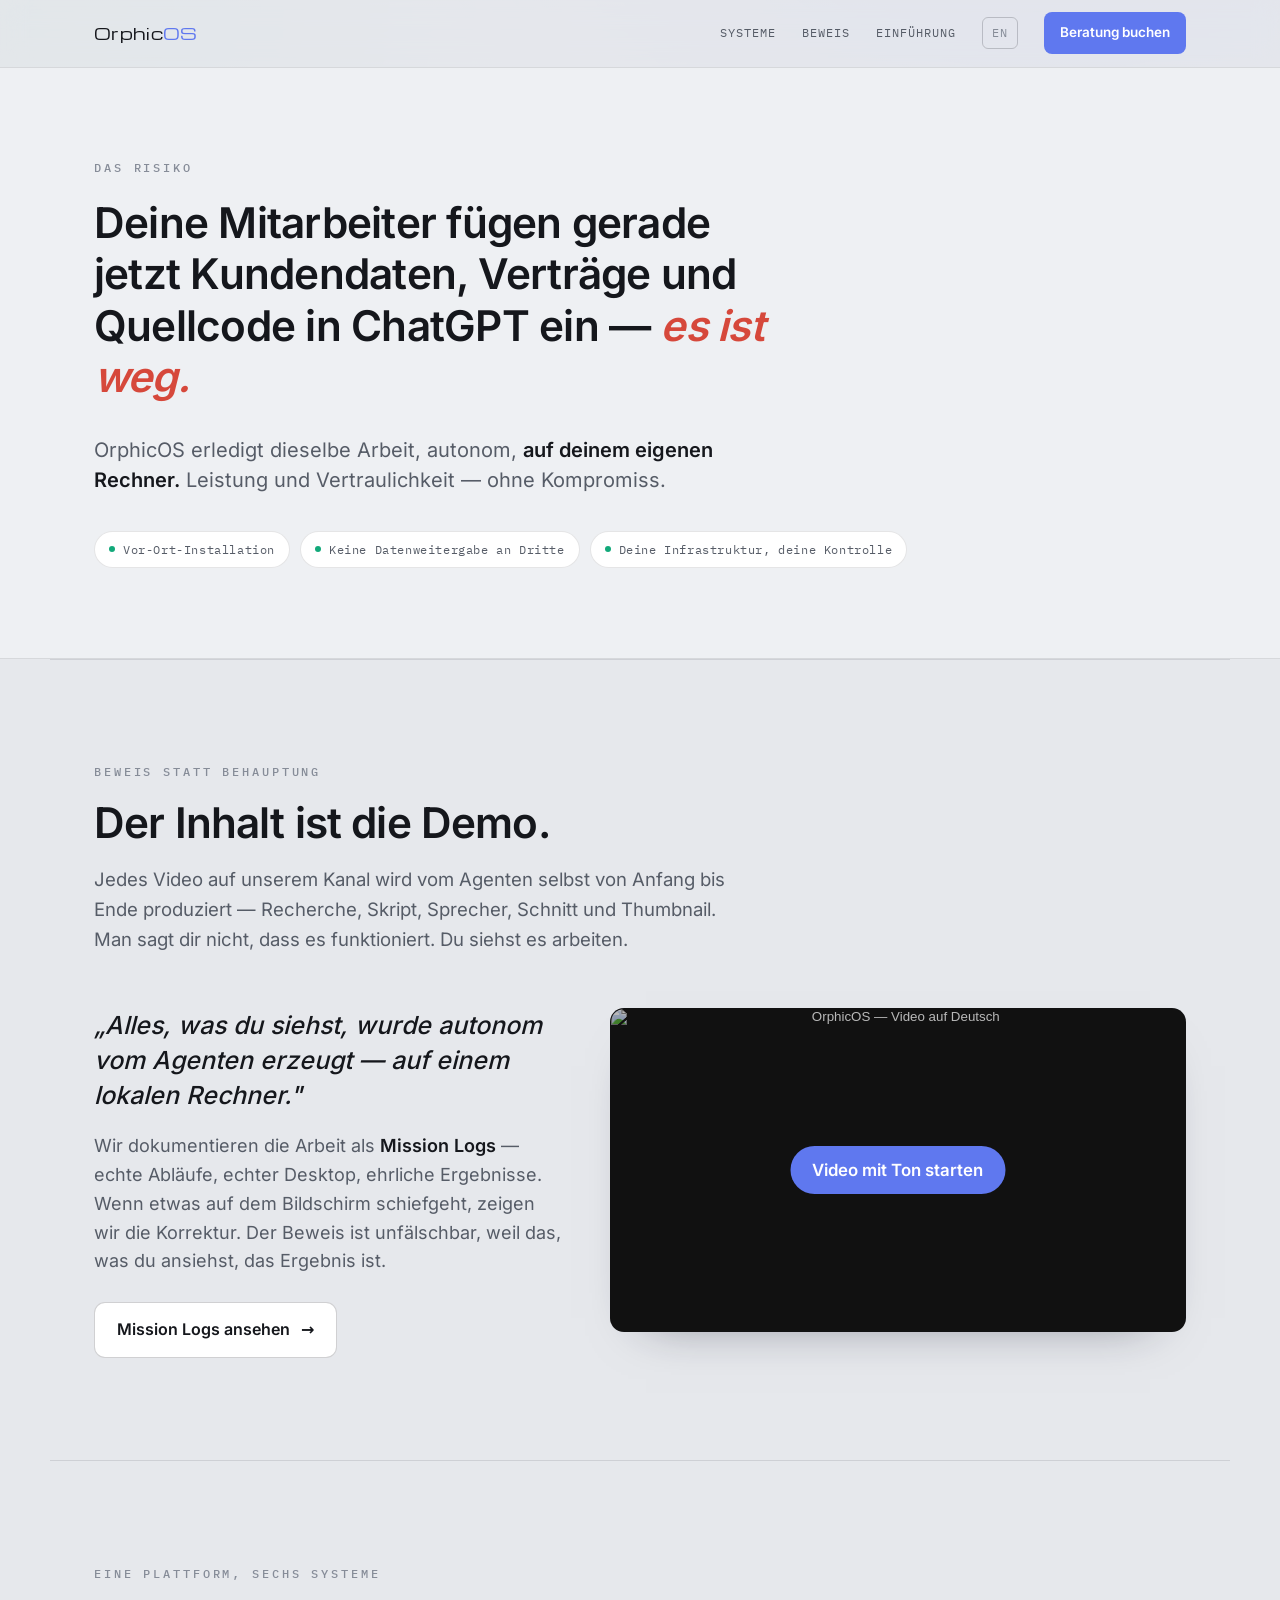
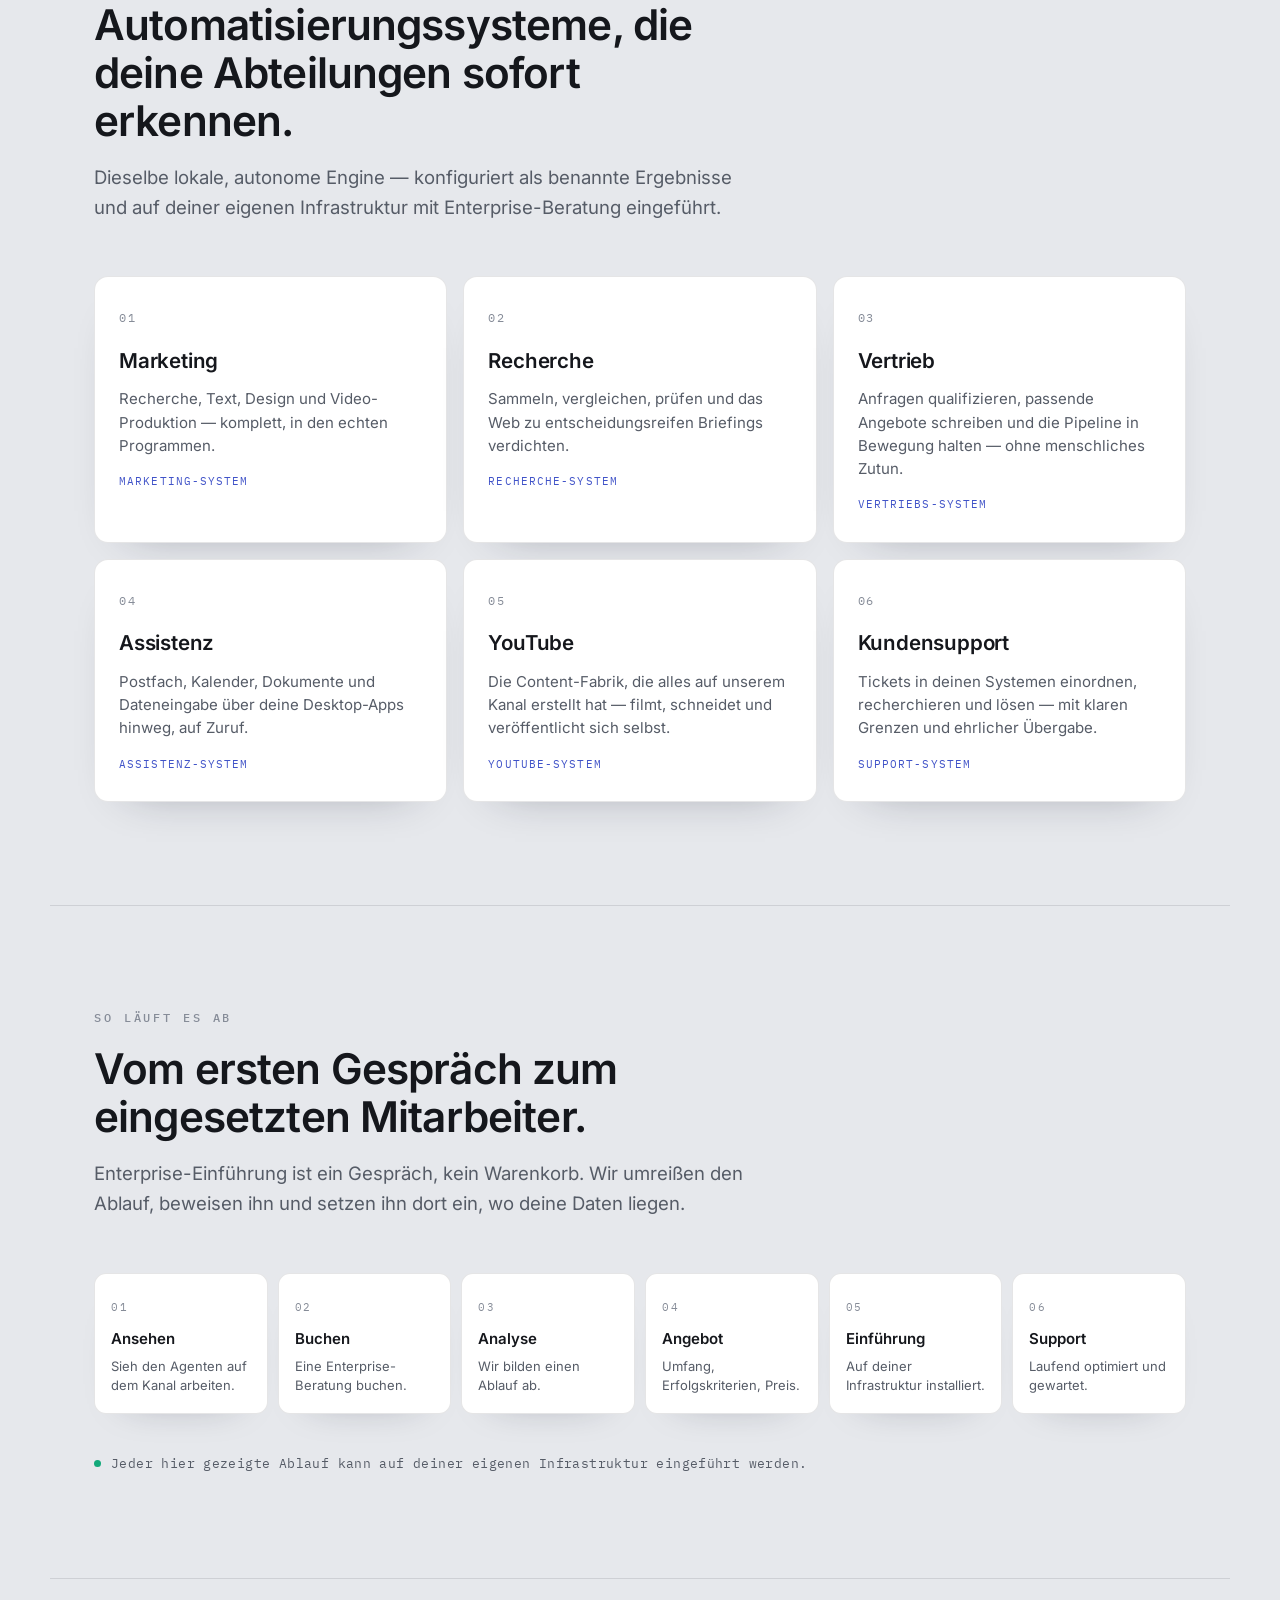
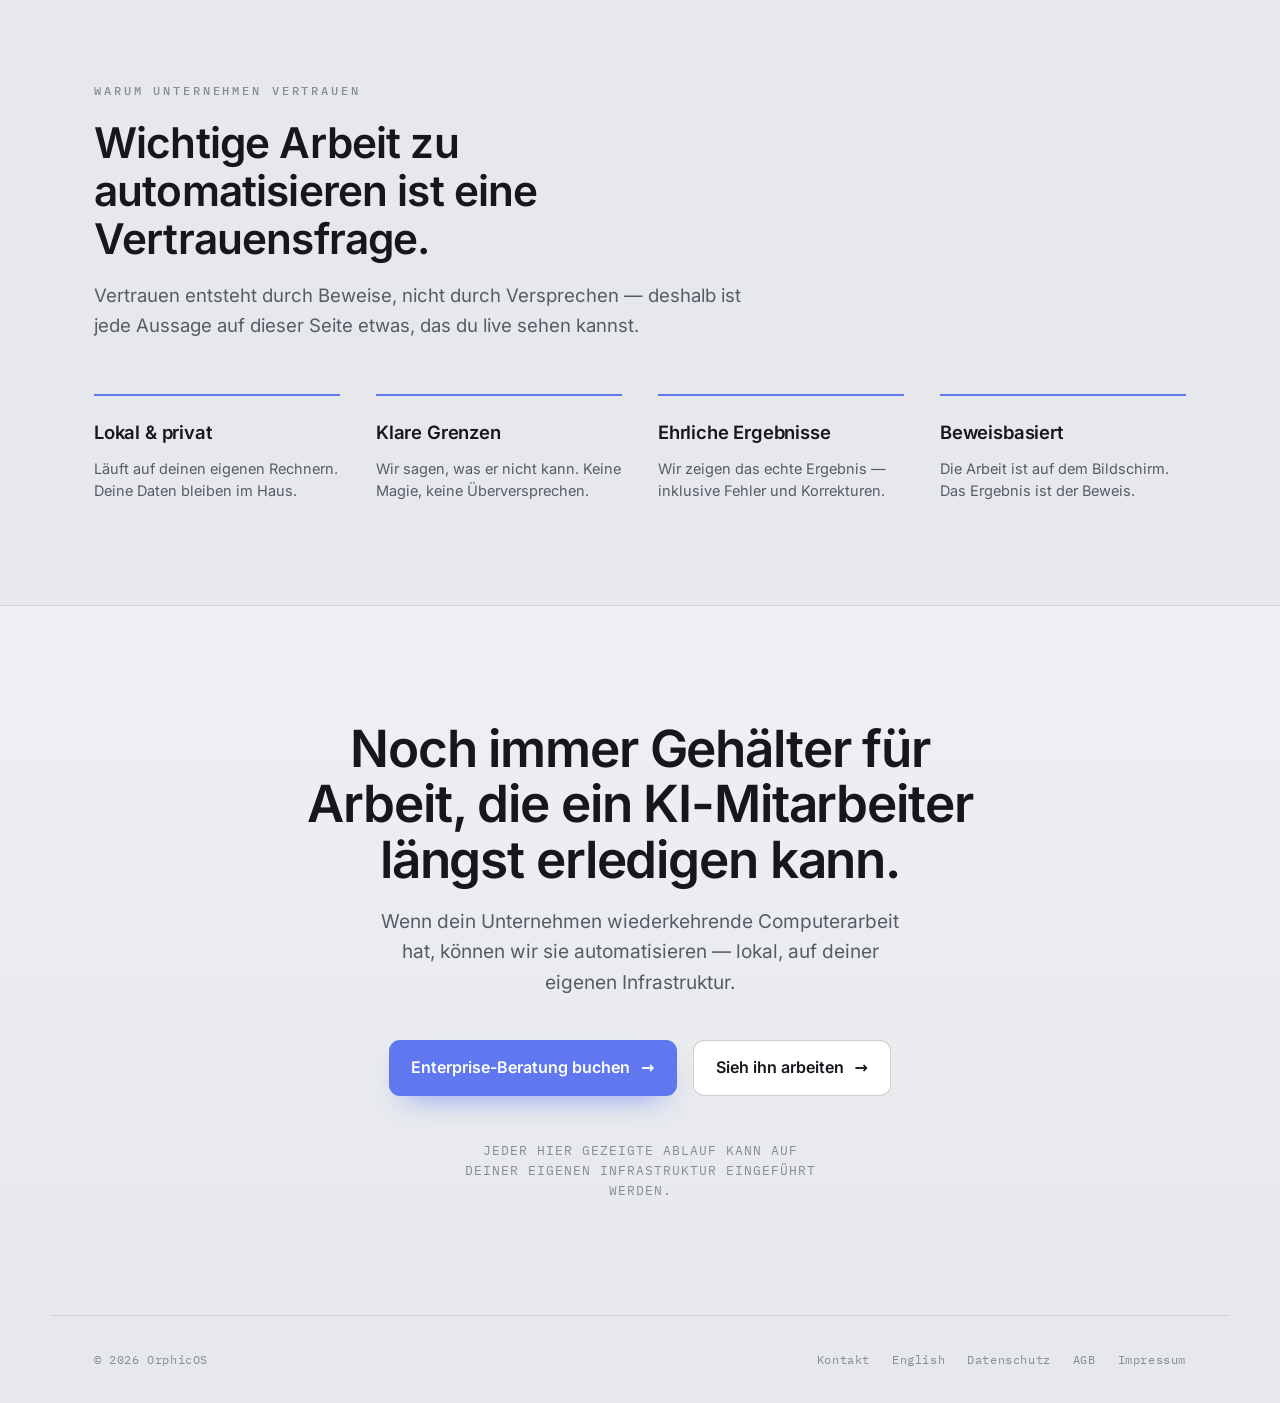
==== landing/de/index.html @ 6b8ebbe1 "DE landing: German video with sound on first tap" ====
<!DOCTYPE html>
<html lang="de" class="no-js">
<head>
<meta charset="UTF-8" />
<meta name="viewport" content="width=device-width, initial-scale=1" />
<script src="/assets/boot.js"></script>
<title>OrphicOS — ein autonomer KI-Mitarbeiter, der auf deinen Rechnern arbeitet, nicht in der Cloud</title>
<meta name="description" content="OrphicOS setzt autonome KI-Mitarbeiter ein, die echte Geschäftsabläufe von Anfang bis Ende in deinen eigenen Desktop-Apps erledigen — lokal, auf deiner eigenen Infrastruktur. Keine Daten verlassen dein Haus." />
<meta property="og:title" content="OrphicOS — Autonome KI-Mitarbeiter für Unternehmen" />
<meta property="og:description" content="Er assistiert deinem Team nicht. Er erledigt die Arbeit — lokal, auf deinen eigenen Rechnern. Keine Daten verlassen dein Haus." />
<meta property="og:type" content="website" />
<link rel="icon" href="../assets/favicon.ico" sizes="16x16 32x32 48x48" />
<link rel="icon" type="image/png" href="../assets/favicon.png" />
<link href="../assets/fonts/fonts.css" rel="stylesheet" />
<link href="../styles.css" rel="stylesheet" />
</head>
<body>

  <header class="nav" id="nav">
    <div class="wrap nav-inner">
      <a href="/de/" class="brand">Orphic<span>OS</span></a>
      <nav class="nav-right">
        <span class="nav-links">
          <a href="#systems">Systeme</a>
          <a href="#proof">Beweis</a>
          <a href="#deploy">Einführung</a>
        </span>
        <a href="/" class="lang" data-set-lang="en">EN</a>
        <a href="https://t.me/OrphicOS" class="nav-cta">Beratung buchen</a>
      </nav>
    </div>
  </header>

  <main>

    <!-- HERO — scrollgescrubbter Origami-Kameraflug (assets/scrollworld.js + world.de.js) -->
    <div id="world">
      <noscript>
        <img src="/assets/world/scene1.webp" alt="Origami-Papierkunst-Rechenzentrum — gefaltete Washi-Papier-Serverschränke mit leuchtenden bernsteinfarbenen Fenstern" style="width:100%;display:block;" />
        <h1>Ein KI-Mitarbeiter, der die Arbeit erledigt — auf deinen Rechnern, nicht in der Cloud.</h1>
      </noscript>
    </div>

    <!-- DATENLECK-KEIL -->
    <section class="wedge">
      <div class="wrap wedge-inner">
        <p class="eyebrow reveal" style="margin-bottom:20px;">Das Risiko</p>
        <p class="wedge-quote reveal">Deine Mitarbeiter fügen gerade jetzt Kundendaten, Verträge und Quellcode in ChatGPT ein — <span class="gone">es ist weg.</span></p>
        <p class="wedge-counter reveal">OrphicOS erledigt dieselbe Arbeit, autonom, <b>auf deinem eigenen Rechner.</b> Leistung und Vertraulichkeit — ohne Kompromiss.</p>
        <div class="chips reveal">
          <span class="chip"><span class="dot"></span>Vor-Ort-Installation</span>
          <span class="chip"><span class="dot"></span>Keine Datenweitergabe an Dritte</span>
          <span class="chip"><span class="dot"></span>Deine Infrastruktur, deine Kontrolle</span>
        </div>
      </div>
    </section>

    <!-- BEWEIS -->
    <section class="section wrap" id="proof">
      <div class="section-head reveal">
        <span class="eyebrow">Beweis statt Behauptung</span>
        <h2 class="section-title">Der Inhalt ist die Demo.</h2>
        <p class="section-lead">Jedes Video auf unserem Kanal wird vom Agenten selbst von Anfang bis Ende produziert — Recherche, Skript, Sprecher, Schnitt und Thumbnail. Man sagt dir nicht, dass es funktioniert. Du siehst es arbeiten.</p>
      </div>
      <div class="proof-grid">
        <div class="proof-copy reveal">
          <p class="pull">„Alles, was du siehst, wurde autonom vom Agenten erzeugt — auf einem lokalen Rechner."</p>
          <p>Wir dokumentieren die Arbeit als <b style="color:var(--text)">Mission Logs</b> — echte Abläufe, echter Desktop, ehrliche Ergebnisse. Wenn etwas auf dem Bildschirm schiefgeht, zeigen wir die Korrektur. Der Beweis ist unfälschbar, weil das, was du ansiehst, das Ergebnis ist.</p>
          <a class="btn btn-ghost watch" href="https://www.youtube.com/@OrphicOS-deutsch" target="_blank" rel="noopener">Mission Logs ansehen <span class="arrow" aria-hidden="true">→</span></a>
        </div>
        <div class="proof-video reveal">
          <div class="yt-wrap" data-yt-sound="hFayOiWkIO4" data-yt-title="OrphicOS auf Deutsch">
            <button type="button" class="yt-start" aria-label="Video mit Ton abspielen">
              <img src="https://i.ytimg.com/vi/hFayOiWkIO4/hqdefault.jpg" alt="OrphicOS — Video auf Deutsch" />
              <span>Video mit Ton starten</span>
            </button>
          </div>
        </div>
      </div>
    </section>

    <!-- AUTOMATISIERUNGSSYSTEME -->
    <section class="section wrap" id="systems">
      <div class="section-head reveal">
        <span class="eyebrow">Eine Plattform, sechs Systeme</span>
        <h2 class="section-title">Automatisierungssysteme, die deine Abteilungen sofort erkennen.</h2>
        <p class="section-lead">Dieselbe lokale, autonome Engine — konfiguriert als benannte Ergebnisse und auf deiner eigenen Infrastruktur mit Enterprise-Beratung eingeführt.</p>
      </div>
      <div class="systems">
        <article class="sys reveal"><span class="num">01</span><h3>Marketing</h3><p>Recherche, Text, Design und Video-Produktion — komplett, in den echten Programmen.</p><span class="tag">Marketing-System</span></article>
        <article class="sys reveal"><span class="num">02</span><h3>Recherche</h3><p>Sammeln, vergleichen, prüfen und das Web zu entscheidungsreifen Briefings verdichten.</p><span class="tag">Recherche-System</span></article>
        <article class="sys reveal"><span class="num">03</span><h3>Vertrieb</h3><p>Anfragen qualifizieren, passende Angebote schreiben und die Pipeline in Bewegung halten — ohne menschliches Zutun.</p><span class="tag">Vertriebs-System</span></article>
        <article class="sys reveal"><span class="num">04</span><h3>Assistenz</h3><p>Postfach, Kalender, Dokumente und Dateneingabe über deine Desktop-Apps hinweg, auf Zuruf.</p><span class="tag">Assistenz-System</span></article>
        <article class="sys reveal"><span class="num">05</span><h3>YouTube</h3><p>Die Content-Fabrik, die alles auf unserem Kanal erstellt hat — filmt, schneidet und veröffentlicht sich selbst.</p><span class="tag">YouTube-System</span></article>
        <article class="sys reveal"><span class="num">06</span><h3>Kundensupport</h3><p>Tickets in deinen Systemen einordnen, recherchieren und lösen — mit klaren Grenzen und ehrlicher Übergabe.</p><span class="tag">Support-System</span></article>
      </div>
    </section>

    <!-- EINFÜHRUNG / FUNNEL -->
    <section class="section wrap" id="deploy">
      <div class="section-head reveal">
        <span class="eyebrow">So läuft es ab</span>
        <h2 class="section-title">Vom ersten Gespräch zum eingesetzten Mitarbeiter.</h2>
        <p class="section-lead">Enterprise-Einführung ist ein Gespräch, kein Warenkorb. Wir umreißen den Ablauf, beweisen ihn und setzen ihn dort ein, wo deine Daten liegen.</p>
      </div>
      <div class="funnel reveal">
        <div class="node"><span class="n">01</span><div class="t">Ansehen</div><div class="d">Sieh den Agenten auf dem Kanal arbeiten.</div></div>
        <div class="node"><span class="n">02</span><div class="t">Buchen</div><div class="d">Eine Enterprise-Beratung buchen.</div></div>
        <div class="node"><span class="n">03</span><div class="t">Analyse</div><div class="d">Wir bilden einen Ablauf ab.</div></div>
        <div class="node"><span class="n">04</span><div class="t">Angebot</div><div class="d">Umfang, Erfolgskriterien, Preis.</div></div>
        <div class="node"><span class="n">05</span><div class="t">Einführung</div><div class="d">Auf deiner Infrastruktur installiert.</div></div>
        <div class="node"><span class="n">06</span><div class="t">Support</div><div class="d">Laufend optimiert und gewartet.</div></div>
      </div>
      <p class="deploy-note reveal"><span class="dot"></span>Jeder hier gezeigte Ablauf kann auf deiner eigenen Infrastruktur eingeführt werden.</p>
    </section>

    <!-- VERTRAUEN -->
    <section class="section wrap">
      <div class="section-head reveal">
        <span class="eyebrow">Warum Unternehmen vertrauen</span>
        <h2 class="section-title">Wichtige Arbeit zu automatisieren ist eine Vertrauensfrage.</h2>
        <p class="section-lead">Vertrauen entsteht durch Beweise, nicht durch Versprechen — deshalb ist jede Aussage auf dieser Seite etwas, das du live sehen kannst.</p>
      </div>
      <div class="trust-grid">
        <div class="trust reveal"><h4>Lokal &amp; privat</h4><p>Läuft auf deinen eigenen Rechnern. Deine Daten bleiben im Haus.</p></div>
        <div class="trust reveal"><h4>Klare Grenzen</h4><p>Wir sagen, was er nicht kann. Keine Magie, keine Überversprechen.</p></div>
        <div class="trust reveal"><h4>Ehrliche Ergebnisse</h4><p>Wir zeigen das echte Ergebnis — inklusive Fehler und Korrekturen.</p></div>
        <div class="trust reveal"><h4>Beweisbasiert</h4><p>Die Arbeit ist auf dem Bildschirm. Das Ergebnis ist der Beweis.</p></div>
      </div>
    </section>
  </main>

  <!-- ABSCHLUSS-CTA -->
  <section class="close">
    <div class="wrap close-inner">
      <h2 class="reveal">Noch immer Gehälter für Arbeit, die ein KI-Mitarbeiter längst erledigen kann.</h2>
      <p class="reveal">Wenn dein Unternehmen wiederkehrende Computerarbeit hat, können wir sie automatisieren — lokal, auf deiner eigenen Infrastruktur.</p>
      <div class="actions reveal">
        <a class="btn btn-primary" href="https://t.me/OrphicOS">Enterprise-Beratung buchen <span class="arrow" aria-hidden="true">→</span></a>
        <a class="btn btn-ghost" href="https://www.youtube.com/@OrphicOS-deutsch" target="_blank" rel="noopener">Sieh ihn arbeiten <span class="arrow" aria-hidden="true">→</span></a>
      </div>
      <p class="tagline reveal">Jeder hier gezeigte Ablauf kann auf deiner eigenen Infrastruktur eingeführt werden.</p>
    </div>
  </section>

  <footer class="foot wrap">
    <span>© 2026 OrphicOS</span>
    <span class="foot-links">
      <a href="https://t.me/OrphicOS">Kontakt</a>
      <a href="/" data-set-lang="en">English</a>
      <a href="/de/datenschutz.html">Datenschutz</a>
      <a href="/de/agb.html">AGB</a>
      <a href="/de/impressum.html">Impressum</a>
    </span>
  </footer>

<script src="/assets/app.js" defer></script>
<script src="/assets/yt-sound.js" defer></script>
<script src="/assets/scrollworld.js" defer></script>
<script src="/assets/world.de.js" defer></script>
</body>
</html>
---- landing/assets/fonts/fonts.css ----
/* vietnamese */
@font-face {
  font-family: 'Fraunces';
  font-style: italic;
  font-weight: 300 480;
  font-display: swap;
  src: url(Fraunces-1.woff2) format('woff2');
  unicode-range: U+0102-0103, U+0110-0111, U+0128-0129, U+0168-0169, U+01A0-01A1, U+01AF-01B0, U+0300-0301, U+0303-0304, U+0308-0309, U+0323, U+0329, U+1EA0-1EF9, U+20AB;
}

/* latin-ext */
@font-face {
  font-family: 'Fraunces';
  font-style: italic;
  font-weight: 300 480;
  font-display: swap;
  src: url(Fraunces-2.woff2) format('woff2');
  unicode-range: U+0100-02BA, U+02BD-02C5, U+02C7-02CC, U+02CE-02D7, U+02DD-02FF, U+0304, U+0308, U+0329, U+1D00-1DBF, U+1E00-1E9F, U+1EF2-1EFF, U+2020, U+20A0-20AB, U+20AD-20C0, U+2113, U+2C60-2C7F, U+A720-A7FF;
}

/* latin */
@font-face {
  font-family: 'Fraunces';
  font-style: italic;
  font-weight: 300 480;
  font-display: swap;
  src: url(Fraunces-3.woff2) format('woff2');
  unicode-range: U+0000-00FF, U+0131, U+0152-0153, U+02BB-02BC, U+02C6, U+02DA, U+02DC, U+0304, U+0308, U+0329, U+2000-206F, U+20AC, U+2122, U+2191, U+2193, U+2212, U+2215, U+FEFF, U+FFFD;
}

/* vietnamese */
@font-face {
  font-family: 'Fraunces';
  font-style: normal;
  font-weight: 300 560;
  font-display: swap;
  src: url(Fraunces-4.woff2) format('woff2');
  unicode-range: U+0102-0103, U+0110-0111, U+0128-0129, U+0168-0169, U+01A0-01A1, U+01AF-01B0, U+0300-0301, U+0303-0304, U+0308-0309, U+0323, U+0329, U+1EA0-1EF9, U+20AB;
}

/* latin-ext */
@font-face {
  font-family: 'Fraunces';
  font-style: normal;
  font-weight: 300 560;
  font-display: swap;
  src: url(Fraunces-5.woff2) format('woff2');
  unicode-range: U+0100-02BA, U+02BD-02C5, U+02C7-02CC, U+02CE-02D7, U+02DD-02FF, U+0304, U+0308, U+0329, U+1D00-1DBF, U+1E00-1E9F, U+1EF2-1EFF, U+2020, U+20A0-20AB, U+20AD-20C0, U+2113, U+2C60-2C7F, U+A720-A7FF;
}

/* latin */
@font-face {
  font-family: 'Fraunces';
  font-style: normal;
  font-weight: 300 560;
  font-display: swap;
  src: url(Fraunces-6.woff2) format('woff2');
  unicode-range: U+0000-00FF, U+0131, U+0152-0153, U+02BB-02BC, U+02C6, U+02DA, U+02DC, U+0304, U+0308, U+0329, U+2000-206F, U+20AC, U+2122, U+2191, U+2193, U+2212, U+2215, U+FEFF, U+FFFD;
}

/* latin — techno display (headlines) */
@font-face {
  font-family: 'Michroma';
  font-style: normal;
  font-weight: 400;
  font-display: swap;
  src: url(Michroma.woff2) format('woff2');
  unicode-range: U+0000-00FF, U+0131, U+0152-0153, U+02BB-02BC, U+02C6, U+02DA, U+02DC, U+0304, U+0308, U+0329, U+2000-206F, U+20AC, U+2122, U+2191, U+2193, U+2212, U+2215, U+FEFF, U+FFFD;
}

/* cyrillic-ext */
@font-face {
  font-family: 'IBM Plex Mono';
  font-style: normal;
  font-weight: 400;
  font-display: swap;
  src: url(IBMPlexMono-1.woff2) format('woff2');
  unicode-range: U+0460-052F, U+1C80-1C8A, U+20B4, U+2DE0-2DFF, U+A640-A69F, U+FE2E-FE2F;
}

/* cyrillic */
@font-face {
  font-family: 'IBM Plex Mono';
  font-style: normal;
  font-weight: 400;
  font-display: swap;
  src: url(IBMPlexMono-2.woff2) format('woff2');
  unicode-range: U+0301, U+0400-045F, U+0490-0491, U+04B0-04B1, U+2116;
}

/* vietnamese */
@font-face {
  font-family: 'IBM Plex Mono';
  font-style: normal;
  font-weight: 400;
  font-display: swap;
  src: url(IBMPlexMono-3.woff2) format('woff2');
  unicode-range: U+0102-0103, U+0110-0111, U+0128-0129, U+0168-0169, U+01A0-01A1, U+01AF-01B0, U+0300-0301, U+0303-0304, U+0308-0309, U+0323, U+0329, U+1EA0-1EF9, U+20AB;
}

/* latin-ext */
@font-face {
  font-family: 'IBM Plex Mono';
  font-style: normal;
  font-weight: 400;
  font-display: swap;
  src: url(IBMPlexMono-4.woff2) format('woff2');
  unicode-range: U+0100-02BA, U+02BD-02C5, U+02C7-02CC, U+02CE-02D7, U+02DD-02FF, U+0304, U+0308, U+0329, U+1D00-1DBF, U+1E00-1E9F, U+1EF2-1EFF, U+2020, U+20A0-20AB, U+20AD-20C0, U+2113, U+2C60-2C7F, U+A720-A7FF;
}

/* latin */
@font-face {
  font-family: 'IBM Plex Mono';
  font-style: normal;
  font-weight: 400;
  font-display: swap;
  src: url(IBMPlexMono-5.woff2) format('woff2');
  unicode-range: U+0000-00FF, U+0131, U+0152-0153, U+02BB-02BC, U+02C6, U+02DA, U+02DC, U+0304, U+0308, U+0329, U+2000-206F, U+20AC, U+2122, U+2191, U+2193, U+2212, U+2215, U+FEFF, U+FFFD;
}

/* cyrillic-ext */
@font-face {
  font-family: 'IBM Plex Mono';
  font-style: normal;
  font-weight: 500;
  font-display: swap;
  src: url(IBMPlexMono-6.woff2) format('woff2');
  unicode-range: U+0460-052F, U+1C80-1C8A, U+20B4, U+2DE0-2DFF, U+A640-A69F, U+FE2E-FE2F;
}

/* cyrillic */
@font-face {
  font-family: 'IBM Plex Mono';
  font-style: normal;
  font-weight: 500;
  font-display: swap;
  src: url(IBMPlexMono-7.woff2) format('woff2');
  unicode-range: U+0301, U+0400-045F, U+0490-0491, U+04B0-04B1, U+2116;
}

/* vietnamese */
@font-face {
  font-family: 'IBM Plex Mono';
  font-style: normal;
  font-weight: 500;
  font-display: swap;
  src: url(IBMPlexMono-8.woff2) format('woff2');
  unicode-range: U+0102-0103, U+0110-0111, U+0128-0129, U+0168-0169, U+01A0-01A1, U+01AF-01B0, U+0300-0301, U+0303-0304, U+0308-0309, U+0323, U+0329, U+1EA0-1EF9, U+20AB;
}

/* latin-ext */
@font-face {
  font-family: 'IBM Plex Mono';
  font-style: normal;
  font-weight: 500;
  font-display: swap;
  src: url(IBMPlexMono-9.woff2) format('woff2');
  unicode-range: U+0100-02BA, U+02BD-02C5, U+02C7-02CC, U+02CE-02D7, U+02DD-02FF, U+0304, U+0308, U+0329, U+1D00-1DBF, U+1E00-1E9F, U+1EF2-1EFF, U+2020, U+20A0-20AB, U+20AD-20C0, U+2113, U+2C60-2C7F, U+A720-A7FF;
}

/* latin */
@font-face {
  font-family: 'IBM Plex Mono';
  font-style: normal;
  font-weight: 500;
  font-display: swap;
  src: url(IBMPlexMono-10.woff2) format('woff2');
  unicode-range: U+0000-00FF, U+0131, U+0152-0153, U+02BB-02BC, U+02C6, U+02DA, U+02DC, U+0304, U+0308, U+0329, U+2000-206F, U+20AC, U+2122, U+2191, U+2193, U+2212, U+2215, U+FEFF, U+FFFD;
}

/* cyrillic-ext */
@font-face {
  font-family: 'Inter';
  font-style: normal;
  font-weight: 400;
  font-display: swap;
  src: url(Inter-1.woff2) format('woff2');
  unicode-range: U+0460-052F, U+1C80-1C8A, U+20B4, U+2DE0-2DFF, U+A640-A69F, U+FE2E-FE2F;
}

/* cyrillic */
@font-face {
  font-family: 'Inter';
  font-style: normal;
  font-weight: 400;
  font-display: swap;
  src: url(Inter-2.woff2) format('woff2');
  unicode-range: U+0301, U+0400-045F, U+0490-0491, U+04B0-04B1, U+2116;
}

/* greek-ext */
@font-face {
  font-family: 'Inter';
  font-style: normal;
  font-weight: 400;
  font-display: swap;
  src: url(Inter-3.woff2) format('woff2');
  unicode-range: U+1F00-1FFF;
}

/* greek */
@font-face {
  font-family: 'Inter';
  font-style: normal;
  font-weight: 400;
  font-display: swap;
  src: url(Inter-4.woff2) format('woff2');
  unicode-range: U+0370-0377, U+037A-037F, U+0384-038A, U+038C, U+038E-03A1, U+03A3-03FF;
}

/* vietnamese */
@font-face {
  font-family: 'Inter';
  font-style: normal;
  font-weight: 400;
  font-display: swap;
  src: url(Inter-5.woff2) format('woff2');
  unicode-range: U+0102-0103, U+0110-0111, U+0128-0129, U+0168-0169, U+01A0-01A1, U+01AF-01B0, U+0300-0301, U+0303-0304, U+0308-0309, U+0323, U+0329, U+1EA0-1EF9, U+20AB;
}

/* latin-ext */
@font-face {
  font-family: 'Inter';
  font-style: normal;
  font-weight: 400;
  font-display: swap;
  src: url(Inter-6.woff2) format('woff2');
  unicode-range: U+0100-02BA, U+02BD-02C5, U+02C7-02CC, U+02CE-02D7, U+02DD-02FF, U+0304, U+0308, U+0329, U+1D00-1DBF, U+1E00-1E9F, U+1EF2-1EFF, U+2020, U+20A0-20AB, U+20AD-20C0, U+2113, U+2C60-2C7F, U+A720-A7FF;
}

/* latin */
@font-face {
  font-family: 'Inter';
  font-style: normal;
  font-weight: 400;
  font-display: swap;
  src: url(Inter-7.woff2) format('woff2');
  unicode-range: U+0000-00FF, U+0131, U+0152-0153, U+02BB-02BC, U+02C6, U+02DA, U+02DC, U+0304, U+0308, U+0329, U+2000-206F, U+20AC, U+2122, U+2191, U+2193, U+2212, U+2215, U+FEFF, U+FFFD;
}

/* cyrillic-ext */
@font-face {
  font-family: 'Inter';
  font-style: normal;
  font-weight: 500;
  font-display: swap;
  src: url(Inter-8.woff2) format('woff2');
  unicode-range: U+0460-052F, U+1C80-1C8A, U+20B4, U+2DE0-2DFF, U+A640-A69F, U+FE2E-FE2F;
}

/* cyrillic */
@font-face {
  font-family: 'Inter';
  font-style: normal;
  font-weight: 500;
  font-display: swap;
  src: url(Inter-9.woff2) format('woff2');
  unicode-range: U+0301, U+0400-045F, U+0490-0491, U+04B0-04B1, U+2116;
}

/* greek-ext */
@font-face {
  font-family: 'Inter';
  font-style: normal;
  font-weight: 500;
  font-display: swap;
  src: url(Inter-10.woff2) format('woff2');
  unicode-range: U+1F00-1FFF;
}

/* greek */
@font-face {
  font-family: 'Inter';
  font-style: normal;
  font-weight: 500;
  font-display: swap;
  src: url(Inter-11.woff2) format('woff2');
  unicode-range: U+0370-0377, U+037A-037F, U+0384-038A, U+038C, U+038E-03A1, U+03A3-03FF;
}

/* vietnamese */
@font-face {
  font-family: 'Inter';
  font-style: normal;
  font-weight: 500;
  font-display: swap;
  src: url(Inter-12.woff2) format('woff2');
  unicode-range: U+0102-0103, U+0110-0111, U+0128-0129, U+0168-0169, U+01A0-01A1, U+01AF-01B0, U+0300-0301, U+0303-0304, U+0308-0309, U+0323, U+0329, U+1EA0-1EF9, U+20AB;
}

/* latin-ext */
@font-face {
  font-family: 'Inter';
  font-style: normal;
  font-weight: 500;
  font-display: swap;
  src: url(Inter-13.woff2) format('woff2');
  unicode-range: U+0100-02BA, U+02BD-02C5, U+02C7-02CC, U+02CE-02D7, U+02DD-02FF, U+0304, U+0308, U+0329, U+1D00-1DBF, U+1E00-1E9F, U+1EF2-1EFF, U+2020, U+20A0-20AB, U+20AD-20C0, U+2113, U+2C60-2C7F, U+A720-A7FF;
}

/* latin */
@font-face {
  font-family: 'Inter';
  font-style: normal;
  font-weight: 500;
  font-display: swap;
  src: url(Inter-14.woff2) format('woff2');
  unicode-range: U+0000-00FF, U+0131, U+0152-0153, U+02BB-02BC, U+02C6, U+02DA, U+02DC, U+0304, U+0308, U+0329, U+2000-206F, U+20AC, U+2122, U+2191, U+2193, U+2212, U+2215, U+FEFF, U+FFFD;
}

/* cyrillic-ext */
@font-face {
  font-family: 'Inter';
  font-style: normal;
  font-weight: 600;
  font-display: swap;
  src: url(Inter-15.woff2) format('woff2');
  unicode-range: U+0460-052F, U+1C80-1C8A, U+20B4, U+2DE0-2DFF, U+A640-A69F, U+FE2E-FE2F;
}

/* cyrillic */
@font-face {
  font-family: 'Inter';
  font-style: normal;
  font-weight: 600;
  font-display: swap;
  src: url(Inter-16.woff2) format('woff2');
  unicode-range: U+0301, U+0400-045F, U+0490-0491, U+04B0-04B1, U+2116;
}

/* greek-ext */
@font-face {
  font-family: 'Inter';
  font-style: normal;
  font-weight: 600;
  font-display: swap;
  src: url(Inter-17.woff2) format('woff2');
  unicode-range: U+1F00-1FFF;
}

/* greek */
@font-face {
  font-family: 'Inter';
  font-style: normal;
  font-weight: 600;
  font-display: swap;
  src: url(Inter-18.woff2) format('woff2');
  unicode-range: U+0370-0377, U+037A-037F, U+0384-038A, U+038C, U+038E-03A1, U+03A3-03FF;
}

/* vietnamese */
@font-face {
  font-family: 'Inter';
  font-style: normal;
  font-weight: 600;
  font-display: swap;
  src: url(Inter-19.woff2) format('woff2');
  unicode-range: U+0102-0103, U+0110-0111, U+0128-0129, U+0168-0169, U+01A0-01A1, U+01AF-01B0, U+0300-0301, U+0303-0304, U+0308-0309, U+0323, U+0329, U+1EA0-1EF9, U+20AB;
}

/* latin-ext */
@font-face {
  font-family: 'Inter';
  font-style: normal;
  font-weight: 600;
  font-display: swap;
  src: url(Inter-20.woff2) format('woff2');
  unicode-range: U+0100-02BA, U+02BD-02C5, U+02C7-02CC, U+02CE-02D7, U+02DD-02FF, U+0304, U+0308, U+0329, U+1D00-1DBF, U+1E00-1E9F, U+1EF2-1EFF, U+2020, U+20A0-20AB, U+20AD-20C0, U+2113, U+2C60-2C7F, U+A720-A7FF;
}

/* latin */
@font-face {
  font-family: 'Inter';
  font-style: normal;
  font-weight: 600;
  font-display: swap;
  src: url(Inter-21.woff2) format('woff2');
  unicode-range: U+0000-00FF, U+0131, U+0152-0153, U+02BB-02BC, U+02C6, U+02DA, U+02DC, U+0304, U+0308, U+0329, U+2000-206F, U+20AC, U+2122, U+2191, U+2193, U+2212, U+2215, U+FEFF, U+FFFD;
}
---- landing/styles.css ----
/* OrphicOS landing — "Enterprise Autonomous AI Employees".
   Light, techno-industrial, premium. Michroma (display headline) + Inter (body)
   + IBM Plex Mono (technical labels / cards). Self-hosted fonts — zero external requests.
   Strict 8px rhythm. One rationed accent (interactive) + a signal green (local/live, dots only). */

:root {
  /* ground (light) */
  --bg:        #e6e8ec;
  --bg-2:      #eef0f3;
  --surface:   #ffffff;
  --surface-2: #f4f6f8;
  --line:        rgba(20,24,32,.11);
  --line-strong: rgba(20,24,32,.20);

  /* ink */
  --text:  #15171c;
  --muted: #565c67;
  --faint: #868c98;

  /* accents (rationed) */
  --accent:      #5f78ef;   /* interactive: CTAs, objects */
  --accent-2:    #7488f3;
  --accent-ink:  #ffffff;   /* text on accent */
  --accent-link: #4053c8;   /* inline emphasis on white — higher contrast */
  --signal:      #12a97a;   /* "local / live / secure" — dots + tiny marks only */
  --warn:        #d6483b;   /* the "it's gone" beat — used once, deliberately */

  /* type */
  --display: "Michroma", "IBM Plex Mono", ui-monospace, monospace;
  --sans:    "Inter", system-ui, -apple-system, "Segoe UI", sans-serif;
  --mono:    "IBM Plex Mono", ui-monospace, "SFMono-Regular", Menlo, monospace;

  --max: 1180px;
  --gutter: clamp(18px, 4vw, 44px);
}

* { margin:0; padding:0; box-sizing:border-box; }
html { -webkit-text-size-adjust:100%; scroll-behavior:smooth; }

body {
  background:var(--bg);
  color:var(--text);
  font-family:var(--sans);
  font-size:17px;
  line-height:1.6;
  -webkit-font-smoothing:antialiased;
  text-rendering:optimizeLegibility;
  overflow-x:hidden;
}
::selection { background:var(--accent); color:var(--accent-ink); }
a { color:inherit; }

/* ambient wash — two quiet gradients, no decoration */
body::before {
  content:"";
  position:fixed; inset:0; z-index:-1; pointer-events:none;
  background:
    radial-gradient(1100px 620px at 82% -12%, rgba(95,120,239,.10), transparent 60%),
    radial-gradient(900px 560px at 2% 2%, rgba(18,169,122,.05), transparent 62%);
}

.wrap { max-width:var(--max); margin-inline:auto; padding-inline:var(--gutter); }

/* eyebrows / catalog labels */
.eyebrow {
  font-family:var(--mono);
  font-size:12px; letter-spacing:.24em; text-transform:uppercase;
  color:var(--faint); font-weight:500;
}
.eyebrow .dot {
  width:6px; height:6px; border-radius:50%;
  background:var(--signal); display:inline-block; margin-right:9px;
  vertical-align:middle;
  box-shadow:0 0 0 0 rgba(18,169,122,.5);
  animation:pulse 2.6s ease-out infinite;
}
@keyframes pulse {
  0% { box-shadow:0 0 0 0 rgba(18,169,122,.45); }
  70%,100% { box-shadow:0 0 0 7px rgba(18,169,122,0); }
}

/* ── NAV ──────────────────────────────── */
.nav {
  position:sticky; top:0; z-index:40;
  background:color-mix(in srgb, var(--bg) 68%, transparent);
  backdrop-filter:saturate(1.2) blur(12px);
  border-bottom:1px solid transparent;
  transition:border-color .35s ease, background .35s ease;
}
.nav.scrolled { border-bottom-color:var(--line); background:color-mix(in srgb, var(--bg) 86%, transparent); }
.nav-inner { display:flex; align-items:center; justify-content:space-between; height:66px; gap:18px; }
.brand {
  font-family:var(--display); font-weight:400; font-size:16px; letter-spacing:.02em;
  text-decoration:none; color:var(--text); white-space:nowrap;
}
.brand span { color:var(--accent); }
.nav-right { display:flex; align-items:center; gap:clamp(14px,2.4vw,26px); }
.nav-links { display:flex; gap:clamp(16px,2.4vw,26px); }
.nav-links a {
  font-family:var(--mono); font-size:12px; letter-spacing:.08em; text-transform:uppercase;
  color:var(--muted); text-decoration:none; transition:color .2s ease;
}
.nav-links a:hover { color:var(--text); }
.lang {
  font-family:var(--mono); font-size:12px; letter-spacing:.1em; text-transform:uppercase;
  color:var(--faint); text-decoration:none; border:1px solid var(--line-strong);
  padding:5px 9px; border-radius:6px; transition:border-color .2s, color .2s;
}
.lang:hover { color:var(--text); border-color:var(--accent); }
.nav-cta {
  font-family:var(--sans); font-weight:600; font-size:13.5px;
  text-decoration:none; color:var(--accent-ink);
  background:var(--accent); padding:10px 16px; border-radius:8px;
  transition:background .2s ease, transform .2s ease; white-space:nowrap;
}
.nav-cta:hover { background:var(--accent-2); }
@media (max-width:720px){ .nav-links{ display:none; } }

/* ── shared button ─────────────────────── */
.btn {
  display:inline-flex; align-items:center; gap:11px;
  font-family:var(--sans); font-weight:600; font-size:16px;
  text-decoration:none; padding:14px 22px; border-radius:11px;
  transition:background .22s ease, border-color .22s ease, transform .22s ease, color .22s ease;
}
.btn .arrow { transition:transform .22s ease; }
.btn:hover .arrow { transform:translateX(4px); }
.btn-primary { background:var(--accent); color:var(--accent-ink); box-shadow:0 14px 30px -16px rgba(95,120,239,.85); }
.btn-primary:hover { background:var(--accent-2); }
.btn-ghost { border:1px solid var(--line-strong); color:var(--text); background:var(--surface); }
.btn-ghost:hover { border-color:var(--accent); color:var(--accent-link); }

/* ── HERO / STAGE ──────────────────────── */
.hero { padding-top:clamp(14px,2.4vw,30px); padding-bottom:clamp(30px,4vw,58px); }
.stage {
  position:relative; isolation:isolate; overflow:hidden;
  border-radius:26px; border:1px solid var(--line);
  background:linear-gradient(180deg,#ffffff 0%, #e9ebef 100%);
  box-shadow:0 50px 100px -62px rgba(24,28,44,.5), 0 1px 0 rgba(255,255,255,.9) inset;
  display:grid; grid-template-columns:1fr; align-items:stretch;
  min-height:clamp(430px,64vh,592px);
}
@media (min-width:900px){ .stage{ grid-template-columns:1.04fr .96fr; } }

.stage-copy { padding:clamp(26px,3.6vw,52px); display:flex; flex-direction:column; justify-content:center; z-index:2; }
.stage-copy .eyebrow { margin-bottom:20px; }
.hero h1.display,
.scrollhero h1.display {
  font-family:var(--display); font-weight:400; text-transform:uppercase;
  font-size:clamp(1.5rem,4.1vw,2.95rem); line-height:1.1; letter-spacing:.004em;
  color:var(--text); margin:0; max-width:15ch;
  overflow-wrap:break-word;   /* never let a long compound word (e.g. German) break the layout */
}
.hero-desc {
  margin-top:16px; font-family:var(--mono);
  font-size:clamp(12.5px,1.4vw,14px); letter-spacing:.09em; text-transform:uppercase; color:var(--accent-link);
}
.hero-sub {
  margin-top:clamp(16px,2vw,22px);
  font-size:clamp(16px,1.7vw,18.5px); line-height:1.55; color:var(--muted); max-width:42ch;
}
.hero-actions { margin-top:clamp(24px,3vw,32px); display:flex; align-items:center; gap:14px; flex-wrap:wrap; }
.hero-note {
  margin-top:20px; display:inline-flex; align-items:center; gap:10px;
  font-family:var(--mono); font-size:12px; letter-spacing:.04em; color:var(--faint);
}
.hero-note .dot { width:7px; height:7px; border-radius:50%; background:var(--signal); display:inline-block; }

/* the heritage ship — hero centerpiece */
.stage-art { position:relative; min-height:300px; }
.ship { position:absolute; inset:0; margin:0; }
.ship img { width:100%; height:100%; object-fit:cover; object-position:center right; display:block; filter:contrast(1.03) saturate(1.03); }

/* interactive ship — pointer parallax + 3D tilt + cursor gleam.
   Progressive enhancement: JS adds .tilt on pointer devices; without JS (or with
   reduced-motion / touch) the ship stays the same static image. Self-hosted, no requests. */
.stage-art { perspective:1150px; }
.ship { transform-style:preserve-3d; transition:transform .45s cubic-bezier(.2,.7,.2,1); }
.ship img { transition:transform .45s cubic-bezier(.2,.7,.2,1); will-change:transform; }
.ship-gleam {
  position:absolute; inset:0; z-index:1; pointer-events:none; opacity:0;
  mix-blend-mode:soft-light; transition:opacity .4s ease;
  background:radial-gradient(210px 210px at var(--gx,50%) var(--gy,42%), rgba(255,255,255,.95), rgba(255,255,255,0) 62%);
}
.stage-art.tilt .ship { transform:rotateY(calc(var(--tx,0) * 3.4deg)) rotateX(calc(var(--ty,0) * -2.8deg)); }
.stage-art.tilt .ship img { transform:scale(1.055) translate3d(calc(var(--tx,0) * 15px), calc(var(--ty,0) * 11px), 0); }
.stage-art.tilt .ship-gleam { opacity:.55; }

.stage-art::before {
  content:""; position:absolute; inset:0; z-index:1; pointer-events:none;
  background:linear-gradient(90deg,#f1f3f6 0%, rgba(241,243,246,0) 32%);
}
@media (max-width:899px){
  .stage{ min-height:0; }
  .stage-art{ min-height:288px; }
  .stage-art::before{ background:linear-gradient(180deg,#f1f3f6 0%, rgba(241,243,246,0) 22%); }
}

/* floating cards over the stage (the reference's scattered chips) */
.fcard {
  position:absolute; z-index:3;
  background:color-mix(in srgb, var(--surface) 84%, transparent);
  backdrop-filter:blur(9px) saturate(1.1);
  border:1px solid var(--line-strong); border-radius:14px;
  box-shadow:0 26px 54px -32px rgba(20,24,44,.55);
}
.fcard-live { top:18px; right:18px; padding:13px 16px; font-family:var(--mono); }
.fcard-live .l1 { display:flex; align-items:center; gap:8px; font-size:11px; letter-spacing:.16em; text-transform:uppercase; color:var(--muted); }
.fcard-live .l1 .dot { width:7px; height:7px; border-radius:50%; background:var(--signal); box-shadow:0 0 10px 1px rgba(18,169,122,.55); }
.fcard-live .l2 { margin-top:10px; font-size:13px; color:var(--text); }
.fcard-live .l2 b { color:var(--accent-link); font-weight:600; }
.fcard-live .l3 { margin-top:5px; font-size:12px; color:var(--faint); }
.fcard-watch { left:-22px; bottom:26px; display:inline-flex; align-items:center; gap:12px; padding:9px 18px 9px 9px; text-decoration:none; }
.fcard-watch .play { width:34px; height:34px; border-radius:50%; background:var(--accent); color:#fff; display:grid; place-items:center; font-size:11px; padding-left:2px; }
.fcard-watch .wt { font-family:var(--mono); font-size:12px; letter-spacing:.05em; text-transform:uppercase; color:var(--text); }
.fcard-watch:hover .play { background:var(--accent-2); }
@media (max-width:899px){ .fcard-live{ top:14px; left:14px; right:auto; } .fcard-watch{ left:14px; bottom:14px; } }
@media (max-width:520px){ .fcard-watch{ display:none; } }

/* ── SECTION SCAFFOLD ──────────────────── */
.section { padding-block:clamp(60px,8vw,116px); border-top:1px solid var(--line); }
.section-head { max-width:60ch; margin-bottom:clamp(34px,5vw,54px); }
.section-head .eyebrow { display:block; margin-bottom:18px; }
.section-title {
  font-family:var(--sans); font-weight:650;
  font-size:clamp(1.8rem,3.3vw,2.7rem); line-height:1.14; letter-spacing:-.02em; color:var(--text);
}
.section-lead { margin-top:18px; color:var(--muted); font-size:clamp(16px,1.7vw,18.5px); max-width:56ch; }

/* ── DATA-LEAK WEDGE ───────────────────── */
.wedge { background:var(--bg-2); border-top:1px solid var(--line); border-bottom:1px solid var(--line); }
.wedge-inner { padding-block:clamp(54px,7vw,100px); }
.wedge-quote {
  font-family:var(--sans); font-weight:600; font-size:clamp(1.6rem,3.3vw,2.7rem);
  line-height:1.22; letter-spacing:-.018em; max-width:24ch; color:var(--text);
}
.wedge-quote .gone { color:var(--warn); font-style:italic; }
.wedge-counter {
  margin-top:clamp(22px,3vw,32px); font-size:clamp(17px,1.9vw,20px); color:var(--muted); max-width:52ch; line-height:1.5;
}
.wedge-counter b { color:var(--text); font-weight:600; }
.chips { margin-top:clamp(26px,3vw,36px); display:flex; gap:10px; flex-wrap:wrap; }
.chip {
  font-family:var(--mono); font-size:12px; letter-spacing:.05em;
  color:var(--muted); background:var(--surface); border:1px solid var(--line); border-radius:999px; padding:8px 14px;
  display:inline-flex; align-items:center; gap:8px;
}
.chip .dot { width:6px; height:6px; border-radius:50%; background:var(--signal); display:inline-block; }

/* ── PROOF ─────────────────────────────── */
.proof-grid { display:grid; grid-template-columns:1fr; gap:clamp(28px,4vw,44px); }
@media (min-width:860px){ .proof-grid{ grid-template-columns:.9fr 1.1fr; align-items:start; } }
.mission-list { display:grid; gap:14px; }
.mission {
  display:grid; grid-template-columns:auto 1fr auto; gap:16px; align-items:center;
  background:var(--surface); border:1px solid var(--line); border-radius:12px; padding:18px 20px;
  box-shadow:0 18px 40px -34px rgba(20,24,44,.4);
  transition:border-color .2s ease, transform .2s ease;
}
.mission:hover { border-color:var(--line-strong); transform:translateY(-1px); }
.mission .id { font-family:var(--mono); font-size:12px; letter-spacing:.08em; color:var(--faint); }
.mission .name { font-size:15.5px; color:var(--text); }
.mission .fmt { font-family:var(--mono); font-size:11px; letter-spacing:.12em; text-transform:uppercase; color:var(--accent-link); }
.proof-copy p { color:var(--muted); font-size:clamp(16px,1.7vw,18px); }
.proof-copy p + p { margin-top:1em; }
.proof-copy .pull {
  font-family:var(--sans); font-style:italic; font-weight:500;
  font-size:clamp(1.2rem,2.2vw,1.55rem); line-height:1.4; color:var(--text); margin-bottom:20px;
}
.watch { margin-top:26px; display:inline-flex; }
.proof-video { min-width:0; }
.yt-wrap {
  position:relative; width:100%; aspect-ratio:16/9;
  background:#111; border-radius:14px; overflow:hidden;
  border:1px solid var(--line);
  box-shadow:0 22px 50px -36px rgba(20,24,44,.55);
}
.yt-wrap iframe { position:absolute; inset:0; width:100%; height:100%; border:0; }
.yt-note { margin-top:10px; font-size:13px; color:var(--faint); }
.yt-start {
  position:absolute; inset:0; width:100%; height:100%; border:0; padding:0;
  cursor:pointer; background:#111; color:#fff;
}
.yt-start img { width:100%; height:100%; object-fit:cover; display:block; filter:brightness(.72); }
.yt-start span {
  position:absolute; left:50%; top:50%; transform:translate(-50%,-50%);
  font-family:var(--sans); font-weight:650; font-size:1.05rem;
  background:var(--accent); color:var(--accent-ink);
  padding:14px 22px; border-radius:999px; white-space:nowrap;
}

/* ── AUTOMATION SYSTEMS ────────────────── */
.systems { display:grid; grid-template-columns:1fr; gap:16px; }
@media (min-width:640px){ .systems{ grid-template-columns:1fr 1fr; } }
@media (min-width:980px){ .systems{ grid-template-columns:1fr 1fr 1fr; } }
.sys {
  background:var(--surface); border:1px solid var(--line); border-radius:14px;
  padding:26px 24px 28px; box-shadow:0 20px 46px -36px rgba(20,24,44,.45);
  transition:border-color .2s ease, background .2s ease, transform .2s ease;
}
.sys:hover { border-color:var(--line-strong); background:var(--surface-2); transform:translateY(-2px); }
.sys .num { font-family:var(--mono); font-size:11.5px; letter-spacing:.16em; color:var(--faint); }
.sys h3 { font-family:var(--sans); font-weight:640; font-size:1.28rem; letter-spacing:-.01em; margin:14px 0 10px; }
.sys p { color:var(--muted); font-size:15px; line-height:1.55; }
.sys .tag { display:block; margin-top:16px; font-family:var(--mono); font-size:11px; letter-spacing:.1em; text-transform:uppercase; color:var(--accent-link); }

/* ── FUNNEL / DEPLOYMENT ───────────────── */
.funnel { display:flex; flex-wrap:wrap; gap:10px; align-items:stretch; }
.node {
  flex:1 1 148px; background:var(--surface); border:1px solid var(--line); border-radius:12px;
  padding:18px 16px; position:relative; box-shadow:0 18px 40px -34px rgba(20,24,44,.4);
}
.node .n { font-family:var(--mono); font-size:11px; letter-spacing:.14em; color:var(--faint); }
.node .t { margin-top:8px; font-size:15px; color:var(--text); font-weight:600; }
.node .d { margin-top:6px; font-size:13px; color:var(--muted); line-height:1.45; }
.deploy-note {
  margin-top:clamp(28px,3.4vw,40px); font-family:var(--mono); font-size:13px; letter-spacing:.03em;
  color:var(--muted); display:inline-flex; align-items:center; gap:10px;
}
.deploy-note .dot { width:7px; height:7px; border-radius:50%; background:var(--signal); }

/* ── TRUST BAND ────────────────────────── */
.trust-grid { display:grid; grid-template-columns:1fr; gap:clamp(24px,3vw,36px); }
@media (min-width:620px){ .trust-grid{ grid-template-columns:1fr 1fr; } }
@media (min-width:960px){ .trust-grid{ grid-template-columns:repeat(4,1fr); } }
.trust { padding-top:22px; border-top:2px solid var(--accent); }
.trust h4 { font-family:var(--sans); font-weight:640; font-size:1.15rem; margin-bottom:10px; letter-spacing:-.01em; }
.trust p { color:var(--muted); font-size:14.5px; line-height:1.55; }

/* ── CLOSING CTA ───────────────────────── */
.close {
  background:linear-gradient(180deg, var(--bg-2), var(--bg));
  border-top:1px solid var(--line);
}
.close-inner { padding-block:clamp(70px,9vw,124px); text-align:center; }
.close h2 {
  font-family:var(--sans); font-weight:680;
  font-size:clamp(2rem,4.4vw,3.2rem); line-height:1.08; letter-spacing:-.022em;
  max-width:20ch; margin-inline:auto;
}
.close p { margin-top:20px; color:var(--muted); font-size:clamp(16px,1.8vw,19px); max-width:46ch; margin-inline:auto; }
.close .actions { margin-top:clamp(30px,4vw,42px); display:flex; gap:16px; justify-content:center; flex-wrap:wrap; }
.close .tagline {
  margin-top:clamp(30px,4vw,44px); font-family:var(--mono); font-size:12.5px; letter-spacing:.08em;
  text-transform:uppercase; color:var(--faint);
}

/* ── FOOTER ────────────────────────────── */
.foot {
  border-top:1px solid var(--line); padding-block:34px;
  display:flex; justify-content:space-between; gap:18px; flex-wrap:wrap;
  font-family:var(--mono); font-size:12px; letter-spacing:.05em; color:var(--faint);
}
.foot a { color:var(--faint); text-decoration:none; transition:color .2s; }
.foot a:hover { color:var(--text); }
.foot-links { display:flex; gap:22px; flex-wrap:wrap; }

/* ── reveal system (progressive enhancement) ── */
.js .reveal { opacity:0; transform:translateY(16px); transition:opacity .7s ease, transform .7s cubic-bezier(.2,.7,.2,1); }
.js .reveal.in { opacity:1; transform:none; }

:focus-visible { outline:2px solid var(--accent); outline-offset:3px; border-radius:2px; }

@media (prefers-reduced-motion:reduce){
  * { animation:none !important; transition:none !important; scroll-behavior:auto !important; }
  .js .reveal { opacity:1; transform:none; }
}

/* ── SCROLL HERO — origami sequence, scrollbar = playhead ── */
/* Without JS (or with reduced motion) the section is one viewport tall
   and shows the poster + copy as a normal hero. hero.js adds .sh-active
   to open the 400vh scroll runway. */
.scrollhero { position:relative; height:100svh; background:#dfe3ea; }
.js .scrollhero.sh-active { height:400vh; }

.sh-sticky { position:sticky; top:0; height:100svh; overflow:hidden; }

.sh-poster, .sh-canvas { position:absolute; inset:0; width:100%; height:100%; }
.sh-poster { object-fit:cover; z-index:1; transition:opacity .5s ease; }
.sh-canvas { z-index:2; display:block; }

/* readability scrim behind the left-aligned copy */
.sh-scrim {
  position:absolute; inset:0; z-index:3; pointer-events:none;
  background:
    linear-gradient(90deg, rgba(230,232,236,.94) 0%, rgba(230,232,236,.62) 40%, rgba(230,232,236,0) 68%),
    linear-gradient(180deg, rgba(230,232,236,.55) 0%, rgba(230,232,236,0) 22%);
}

.sh-copy {
  position:absolute; inset:0; z-index:4;
  display:flex; flex-direction:column; justify-content:center;
  will-change:opacity, transform;
}
.sh-copy .eyebrow { margin-bottom:20px; }

.sh-cap {
  position:absolute; left:50%; bottom:13vh; transform:translateX(-50%);
  z-index:4; margin:0; opacity:0; pointer-events:none;
  font-family:var(--mono); font-size:clamp(12.5px,1.5vw,15px);
  letter-spacing:.14em; text-transform:uppercase; text-align:center;
  color:var(--text); white-space:nowrap; max-width:92vw;
  background:color-mix(in srgb, var(--bg) 82%, transparent);
  backdrop-filter:blur(6px);
  border:1px solid var(--line); border-radius:999px;
  padding:11px 22px;
  will-change:opacity;
}
@media (max-width:600px){ .sh-cap { white-space:normal; line-height:1.5; border-radius:16px; } }

.sh-hint {
  display:none;
  position:absolute; left:50%; bottom:22px; transform:translateX(-50%);
  z-index:4; margin:0; pointer-events:none;
  font-family:var(--mono); font-size:11px; letter-spacing:.26em; text-transform:uppercase;
  color:var(--faint);
}
.sh-active .sh-hint { display:block; }
.sh-hint-arrow { display:inline-block; margin-left:9px; animation:sh-bob 1.8s ease-in-out infinite; }
@keyframes sh-bob {
  0%,100% { transform:translateY(0); }
  50% { transform:translateY(4px); }
}
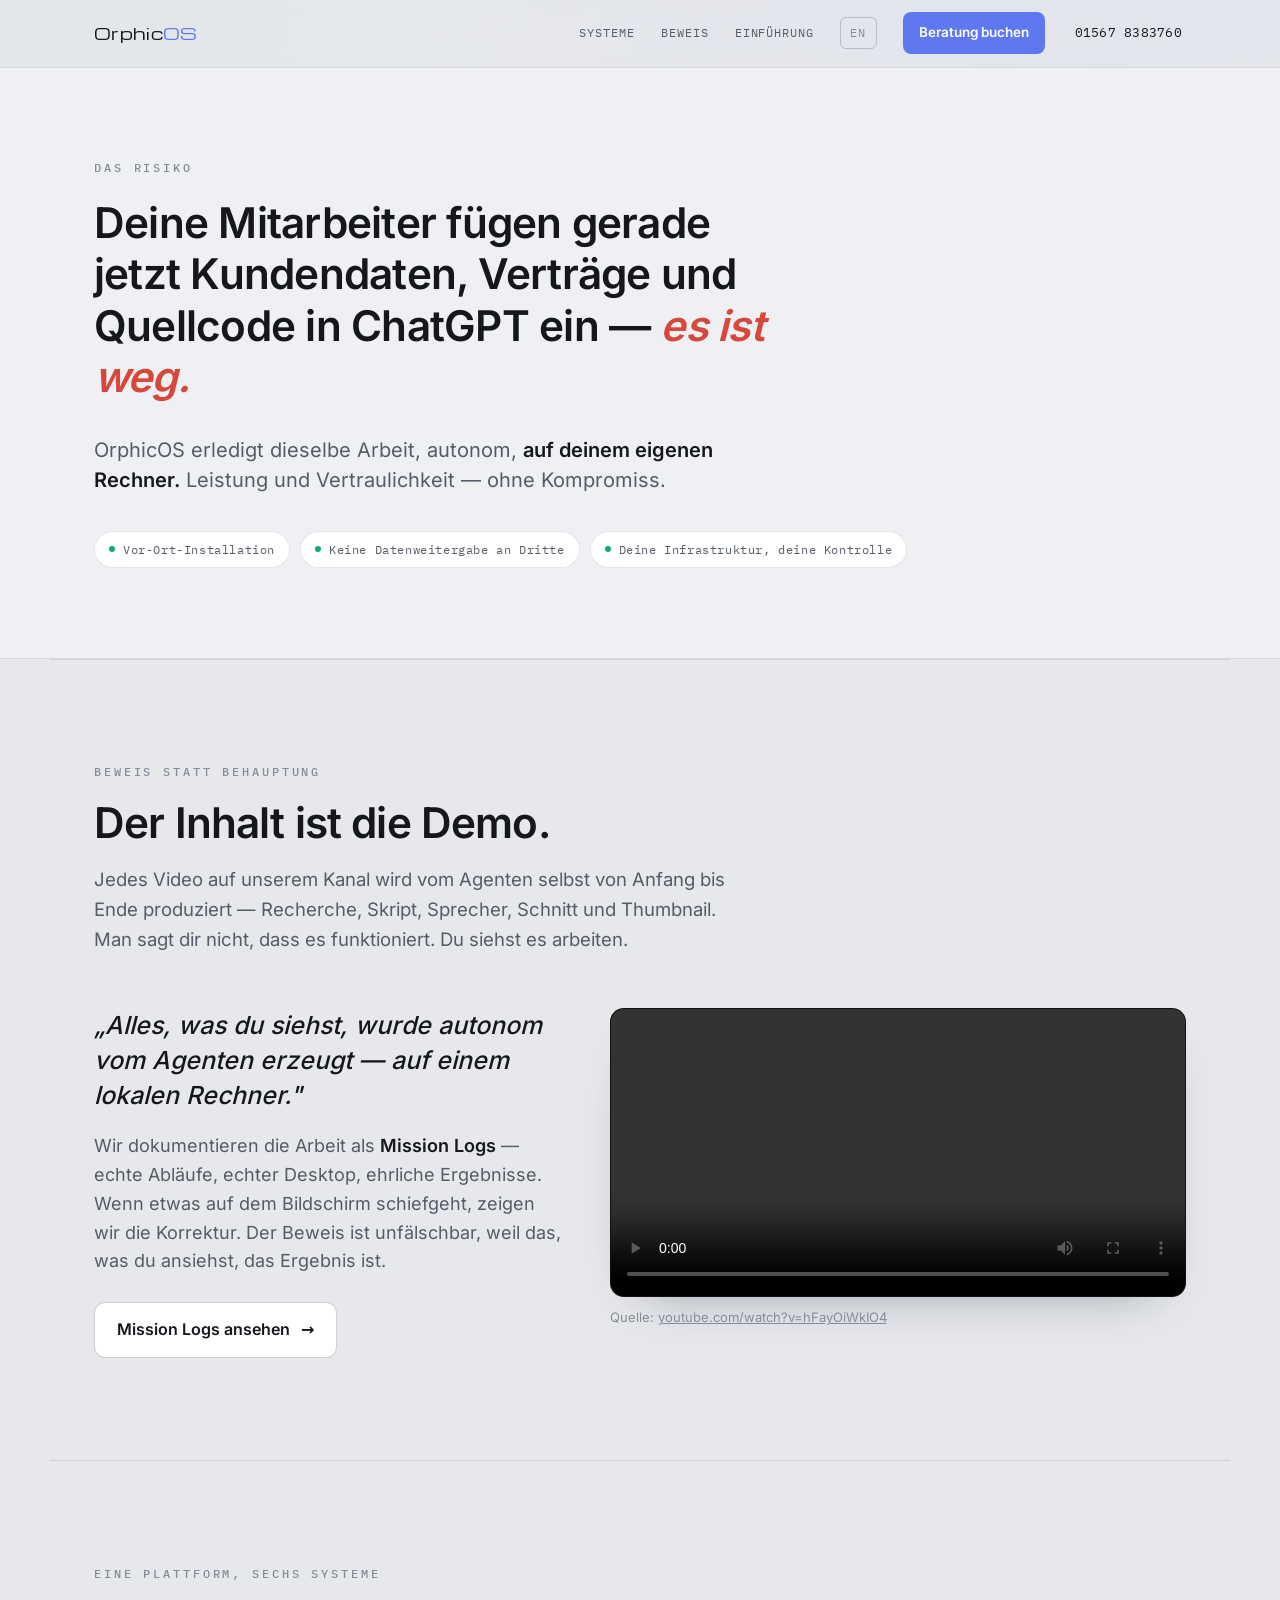
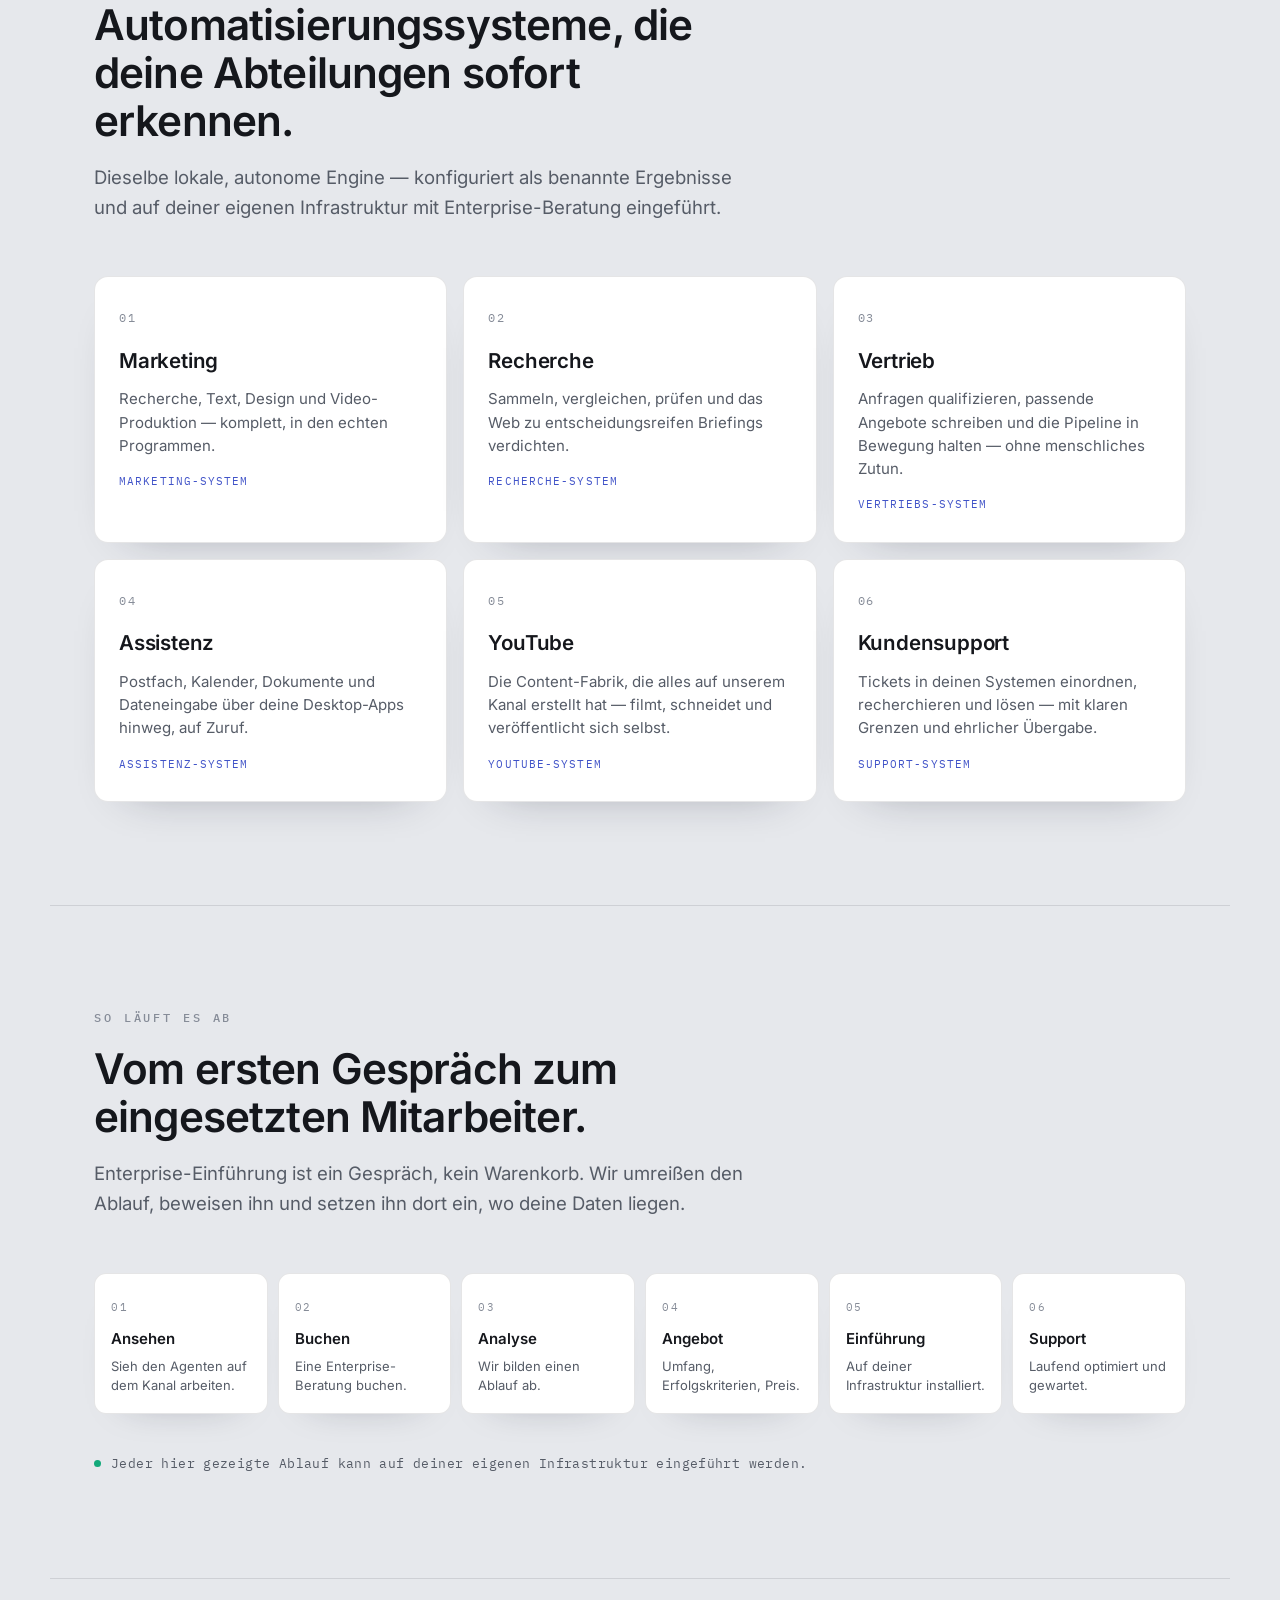
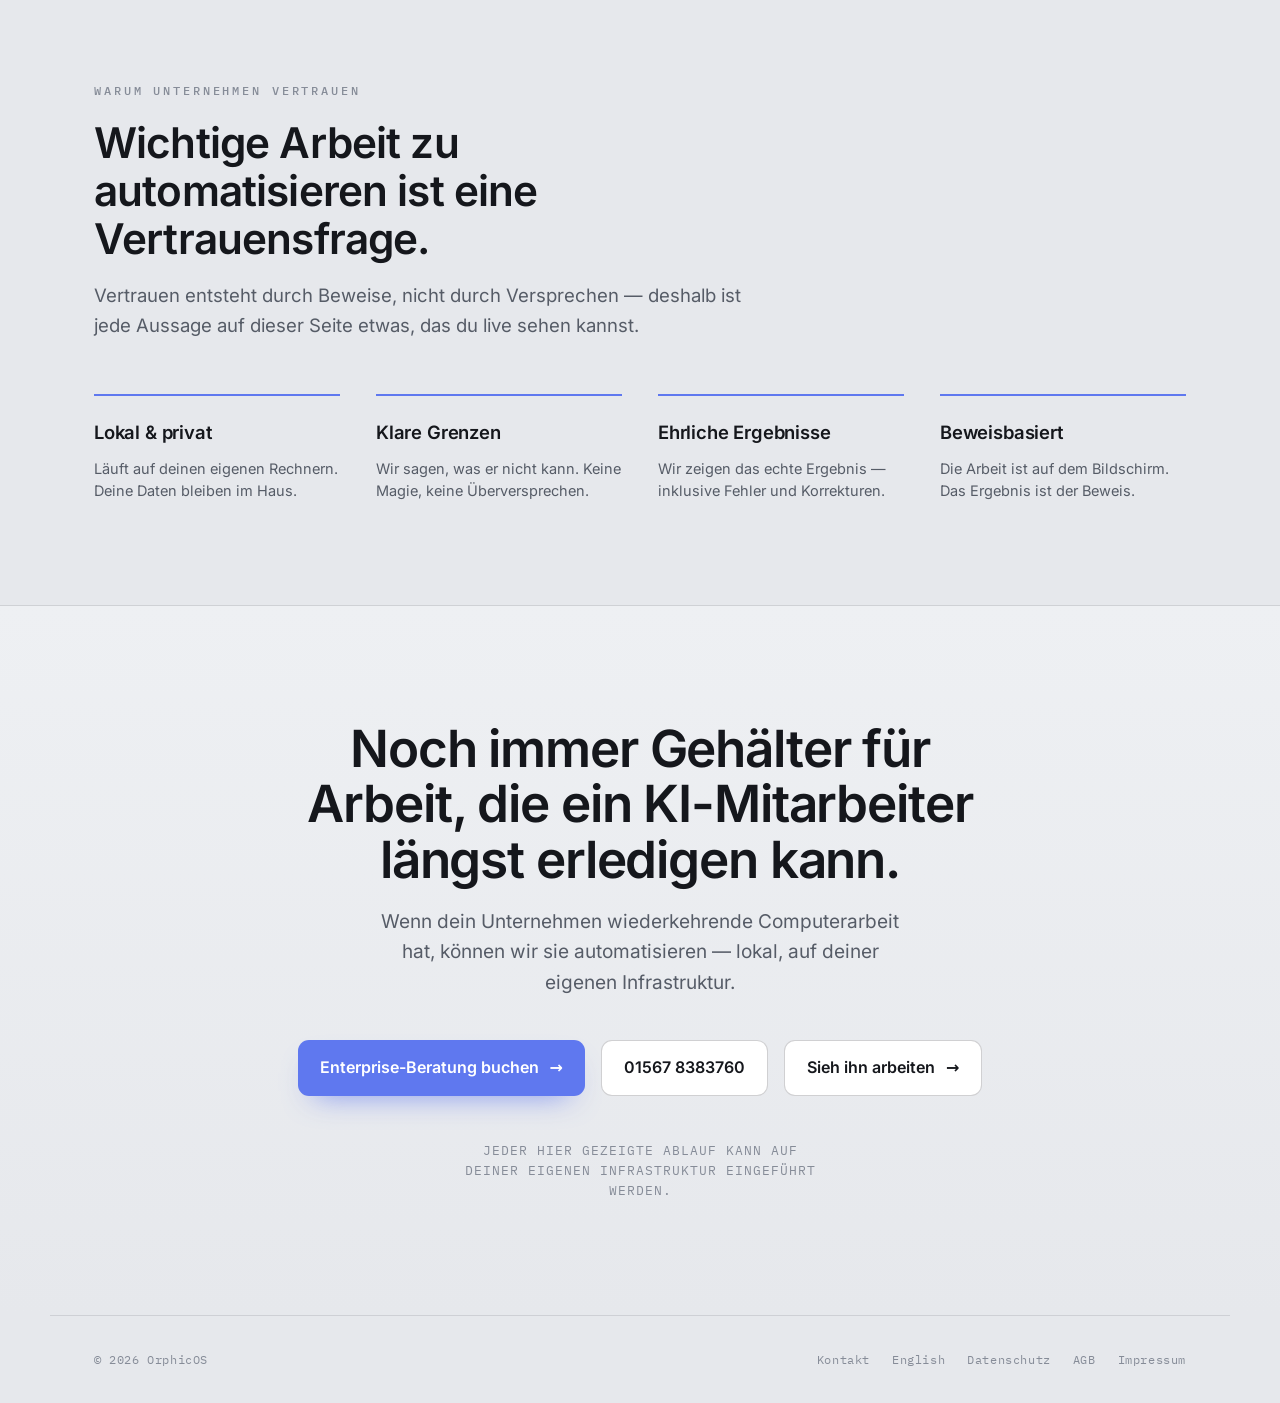
==== commit 14bbd011: "Host German hook video locally and add phone CTA" ====
--- a/landing/de/index.html
+++ b/landing/de/index.html
@@ -27,6 +27,7 @@
         </span>
         <a href="/" class="lang" data-set-lang="en">EN</a>
         <a href="https://t.me/OrphicOS" class="nav-cta">Beratung buchen</a>
+        <a href="tel:+4915678383760" class="nav-phone">01567 8383760</a>
       </nav>
     </div>
   </header>
@@ -69,12 +70,10 @@
           <a class="btn btn-ghost watch" href="https://www.youtube.com/@OrphicOS-deutsch" target="_blank" rel="noopener">Mission Logs ansehen <span class="arrow" aria-hidden="true">→</span></a>
         </div>
         <div class="proof-video reveal">
-          <div class="yt-wrap" data-yt-sound="hFayOiWkIO4" data-yt-title="OrphicOS auf Deutsch">
-            <button type="button" class="yt-start" aria-label="Video mit Ton abspielen">
-              <img src="https://i.ytimg.com/vi/hFayOiWkIO4/hqdefault.jpg" alt="OrphicOS — Video auf Deutsch" />
-              <span>Video mit Ton starten</span>
-            </button>
-          </div>
+            <video class="hook-video" autoplay playsinline controls preload="auto">
+              <source src="/assets/video/orphicos-de-hook.mp4" type="video/mp4" />
+            </video>
+            <p class="yt-note">Quelle: <a href="https://www.youtube.com/watch?v=hFayOiWkIO4" target="_blank" rel="noopener">youtube.com/watch?v=hFayOiWkIO4</a></p>
         </div>
       </div>
     </section>
@@ -137,6 +136,7 @@
       <p class="reveal">Wenn dein Unternehmen wiederkehrende Computerarbeit hat, können wir sie automatisieren — lokal, auf deiner eigenen Infrastruktur.</p>
       <div class="actions reveal">
         <a class="btn btn-primary" href="https://t.me/OrphicOS">Enterprise-Beratung buchen <span class="arrow" aria-hidden="true">→</span></a>
+        <a class="btn btn-ghost" href="tel:+4915678383760">01567 8383760</a>
         <a class="btn btn-ghost" href="https://www.youtube.com/@OrphicOS-deutsch" target="_blank" rel="noopener">Sieh ihn arbeiten <span class="arrow" aria-hidden="true">→</span></a>
       </div>
       <p class="tagline reveal">Jeder hier gezeigte Ablauf kann auf deiner eigenen Infrastruktur eingeführt werden.</p>
@@ -155,7 +155,7 @@
   </footer>
 
 <script src="/assets/app.js" defer></script>
-<script src="/assets/yt-sound.js" defer></script>
+<script src="/assets/hook-video.js" defer></script>
 <script src="/assets/scrollworld.js" defer></script>
 <script src="/assets/world.de.js" defer></script>
 </body>
--- a/landing/styles.css
+++ b/landing/styles.css
@@ -114,6 +114,16 @@
   transition:background .2s ease, transform .2s ease; white-space:nowrap;
 }
 .nav-cta:hover { background:var(--accent-2); }
+.nav-phone {
+  font-family:var(--mono); font-size:13px; letter-spacing:.02em;
+  color:var(--text); text-decoration:none; padding:8px 4px; white-space:nowrap;
+}
+.nav-phone:hover { color:var(--accent-link); }
+.hook-video {
+  display:block; width:100%; height:auto; border-radius:14px;
+  background:#111; border:1px solid var(--line);
+  box-shadow:0 22px 50px -36px rgba(20,24,44,.55);
+}
 @media (max-width:720px){ .nav-links{ display:none; } }
 
 /* ── shared button ─────────────────────── */
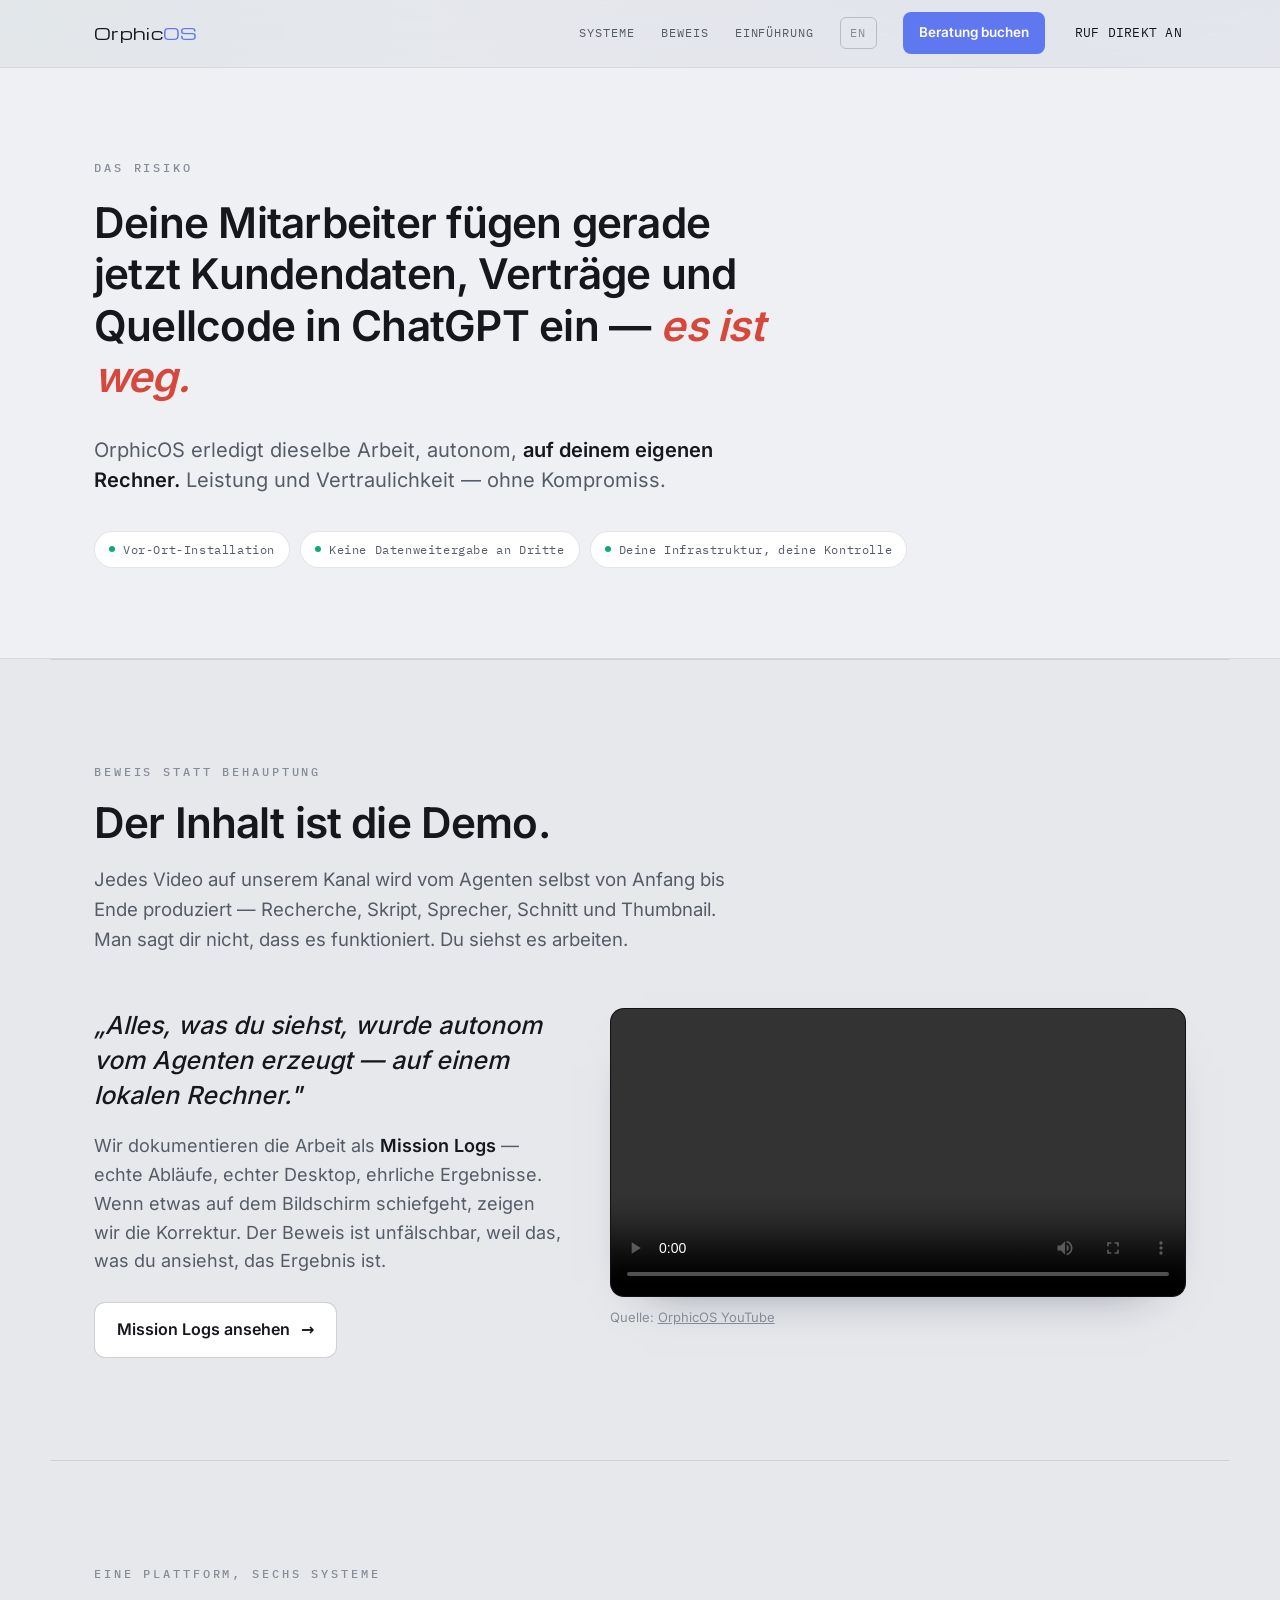
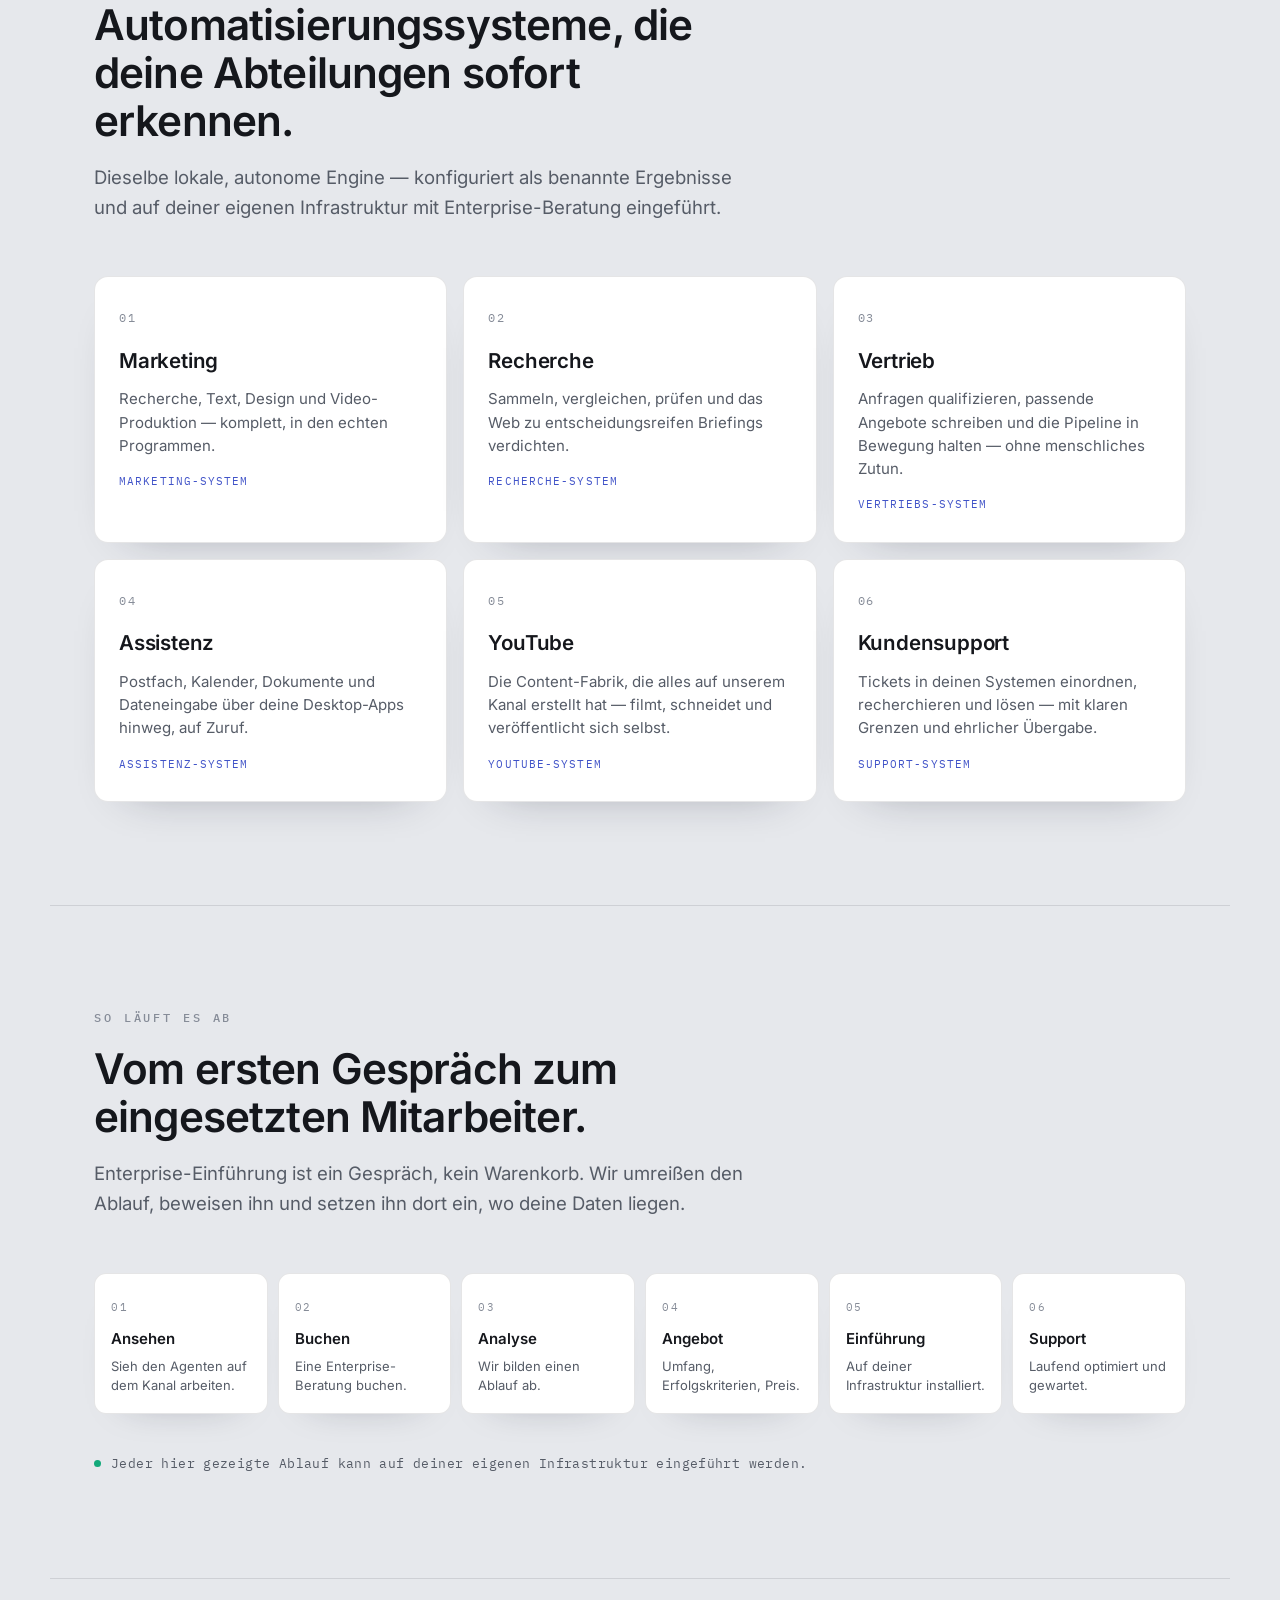
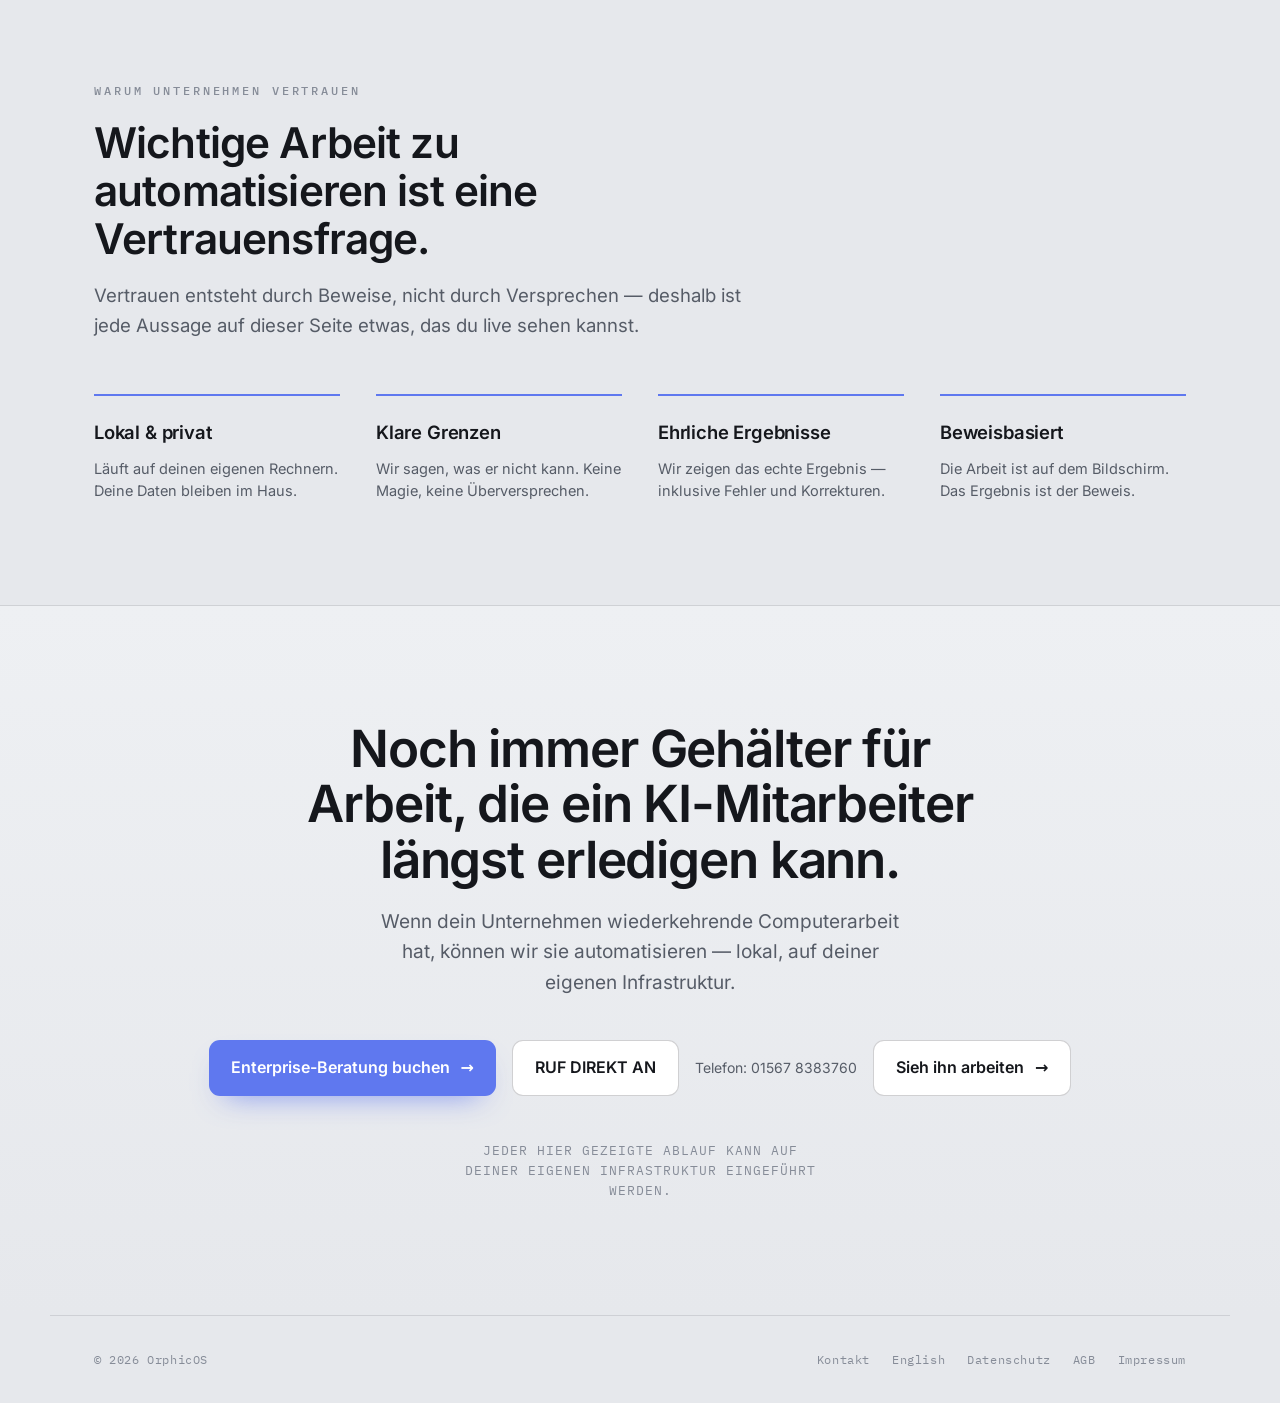
==== commit e437178e: "Copy: OrphicOS YouTube source, Telefon label, RUF DIREKT AN CTA" ====
--- a/landing/de/index.html
+++ b/landing/de/index.html
@@ -27,7 +27,7 @@
         </span>
         <a href="/" class="lang" data-set-lang="en">EN</a>
         <a href="https://t.me/OrphicOS" class="nav-cta">Beratung buchen</a>
-        <a href="tel:+4915678383760" class="nav-phone">01567 8383760</a>
+        <a href="tel:+4915678383760" class="nav-phone">RUF DIREKT AN</a>
       </nav>
     </div>
   </header>
@@ -73,7 +73,7 @@
             <video class="hook-video" autoplay playsinline controls preload="auto">
               <source src="/assets/video/orphicos-de-hook.mp4" type="video/mp4" />
             </video>
-            <p class="yt-note">Quelle: <a href="https://www.youtube.com/watch?v=hFayOiWkIO4" target="_blank" rel="noopener">youtube.com/watch?v=hFayOiWkIO4</a></p>
+            <p class="yt-note">Quelle: <a href="https://www.youtube.com/watch?v=hFayOiWkIO4" target="_blank" rel="noopener">OrphicOS YouTube</a></p>
         </div>
       </div>
     </section>
@@ -136,7 +136,8 @@
       <p class="reveal">Wenn dein Unternehmen wiederkehrende Computerarbeit hat, können wir sie automatisieren — lokal, auf deiner eigenen Infrastruktur.</p>
       <div class="actions reveal">
         <a class="btn btn-primary" href="https://t.me/OrphicOS">Enterprise-Beratung buchen <span class="arrow" aria-hidden="true">→</span></a>
-        <a class="btn btn-ghost" href="tel:+4915678383760">01567 8383760</a>
+        <a class="btn btn-ghost" href="tel:+4915678383760">RUF DIREKT AN</a>
+        <span class="phone-label">Telefon: 01567 8383760</span>
         <a class="btn btn-ghost" href="https://www.youtube.com/@OrphicOS-deutsch" target="_blank" rel="noopener">Sieh ihn arbeiten <span class="arrow" aria-hidden="true">→</span></a>
       </div>
       <p class="tagline reveal">Jeder hier gezeigte Ablauf kann auf deiner eigenen Infrastruktur eingeführt werden.</p>
--- a/landing/styles.css
+++ b/landing/styles.css
@@ -119,6 +119,7 @@
   color:var(--text); text-decoration:none; padding:8px 4px; white-space:nowrap;
 }
 .nav-phone:hover { color:var(--accent-link); }
+.phone-label { font-size:14px; color:var(--muted); align-self:center; }
 .hook-video {
   display:block; width:100%; height:auto; border-radius:14px;
   background:#111; border:1px solid var(--line);
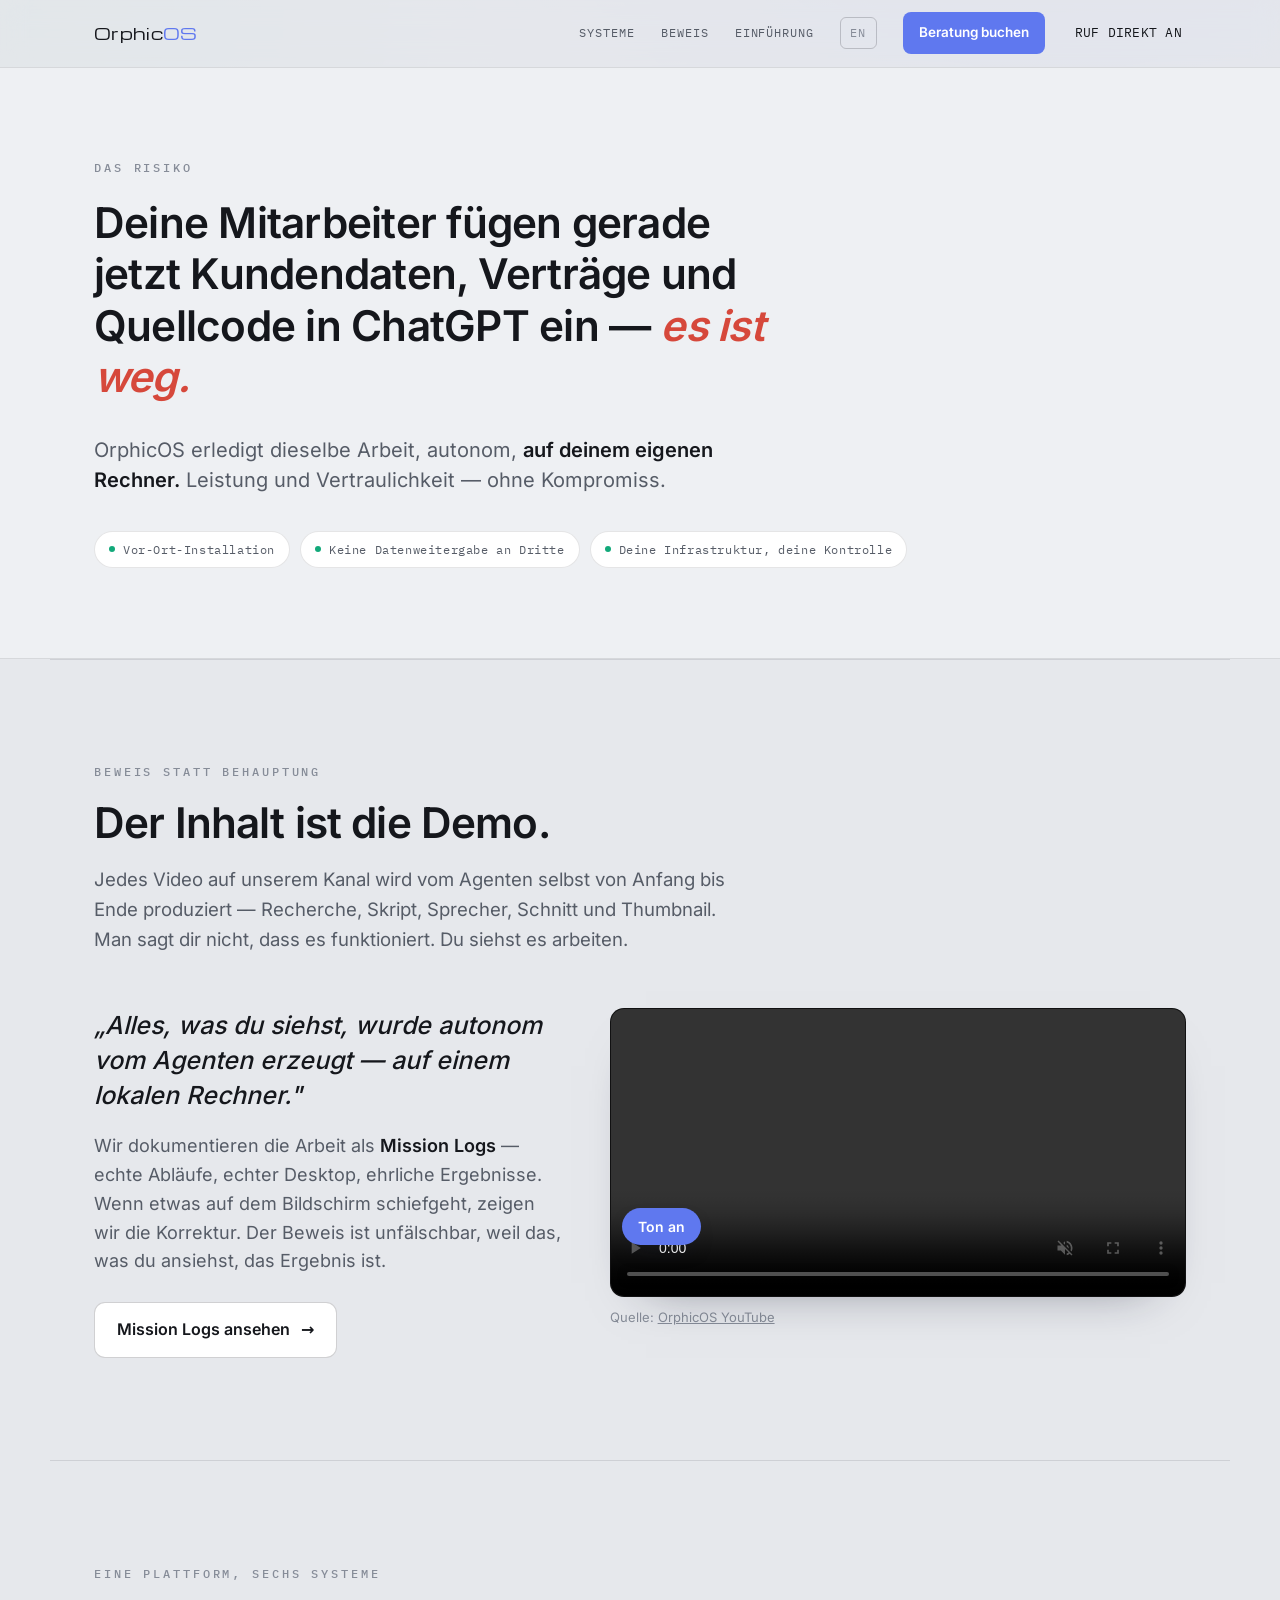
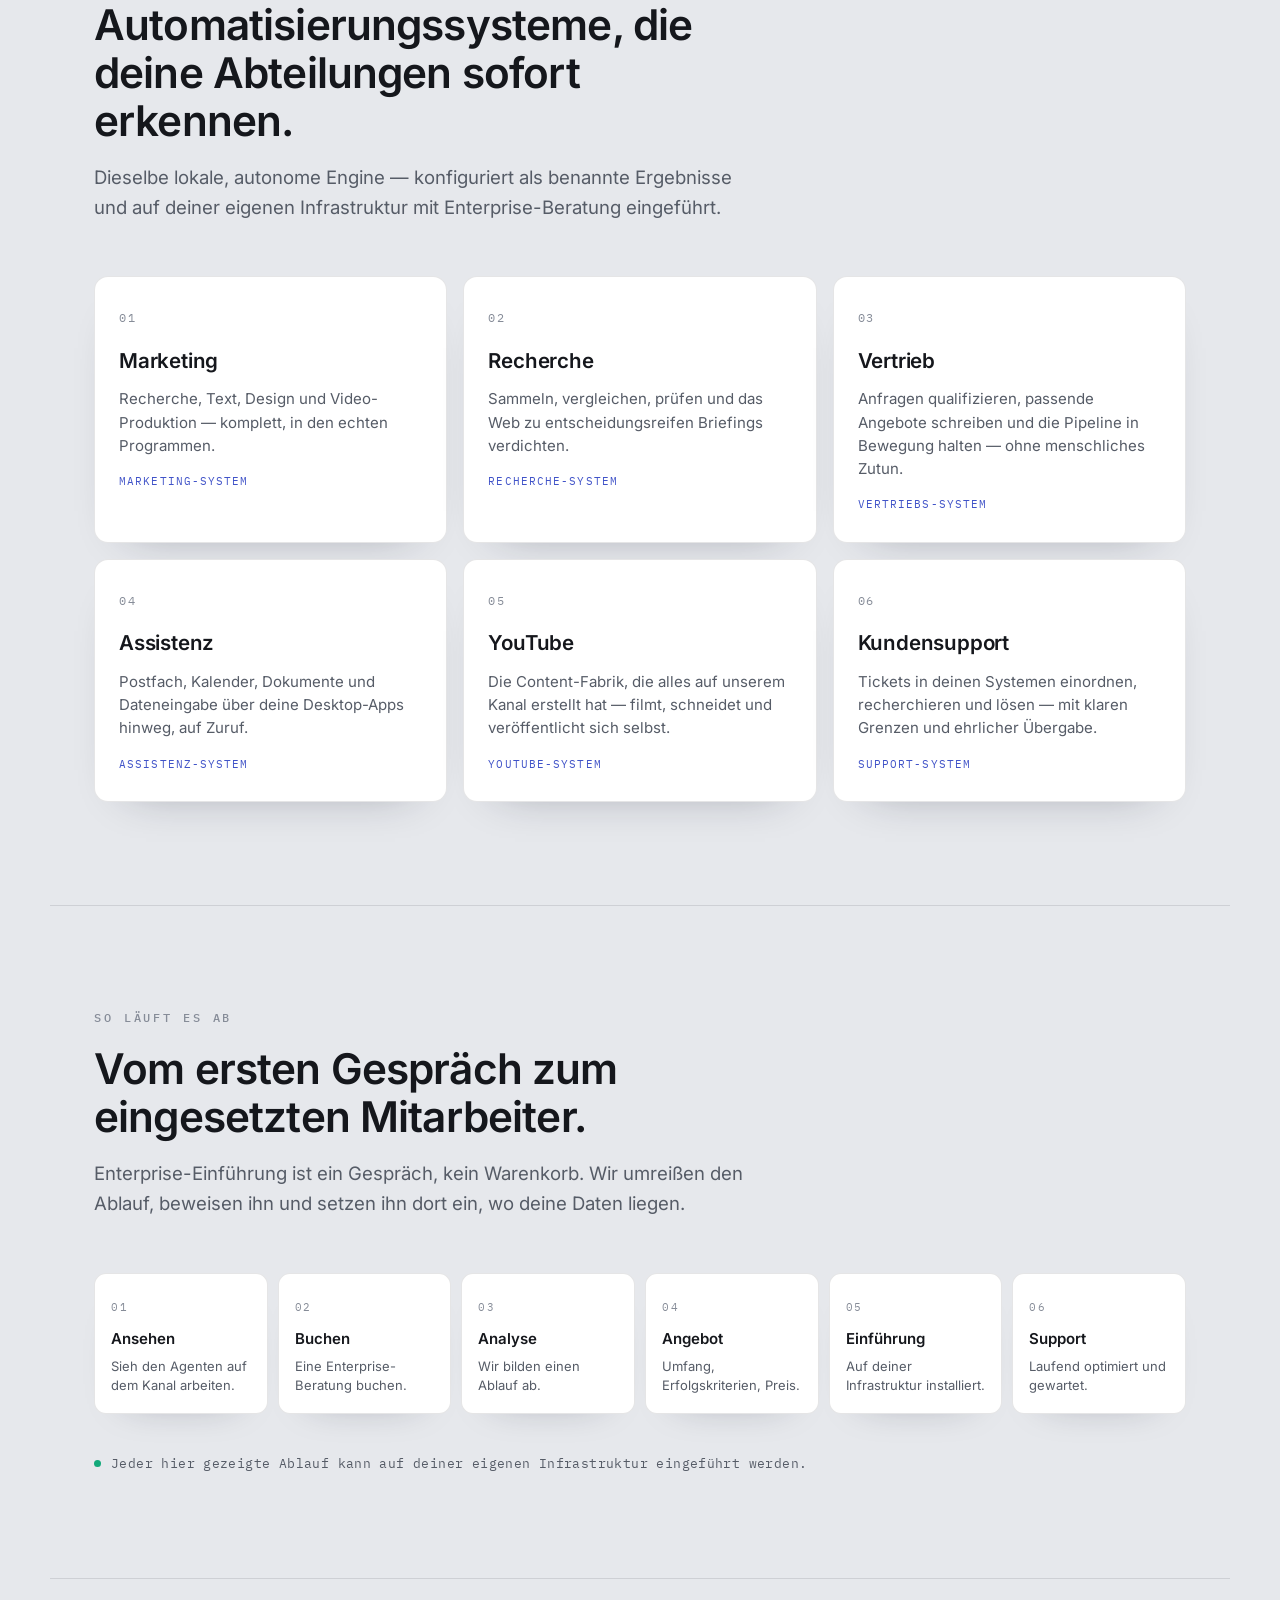
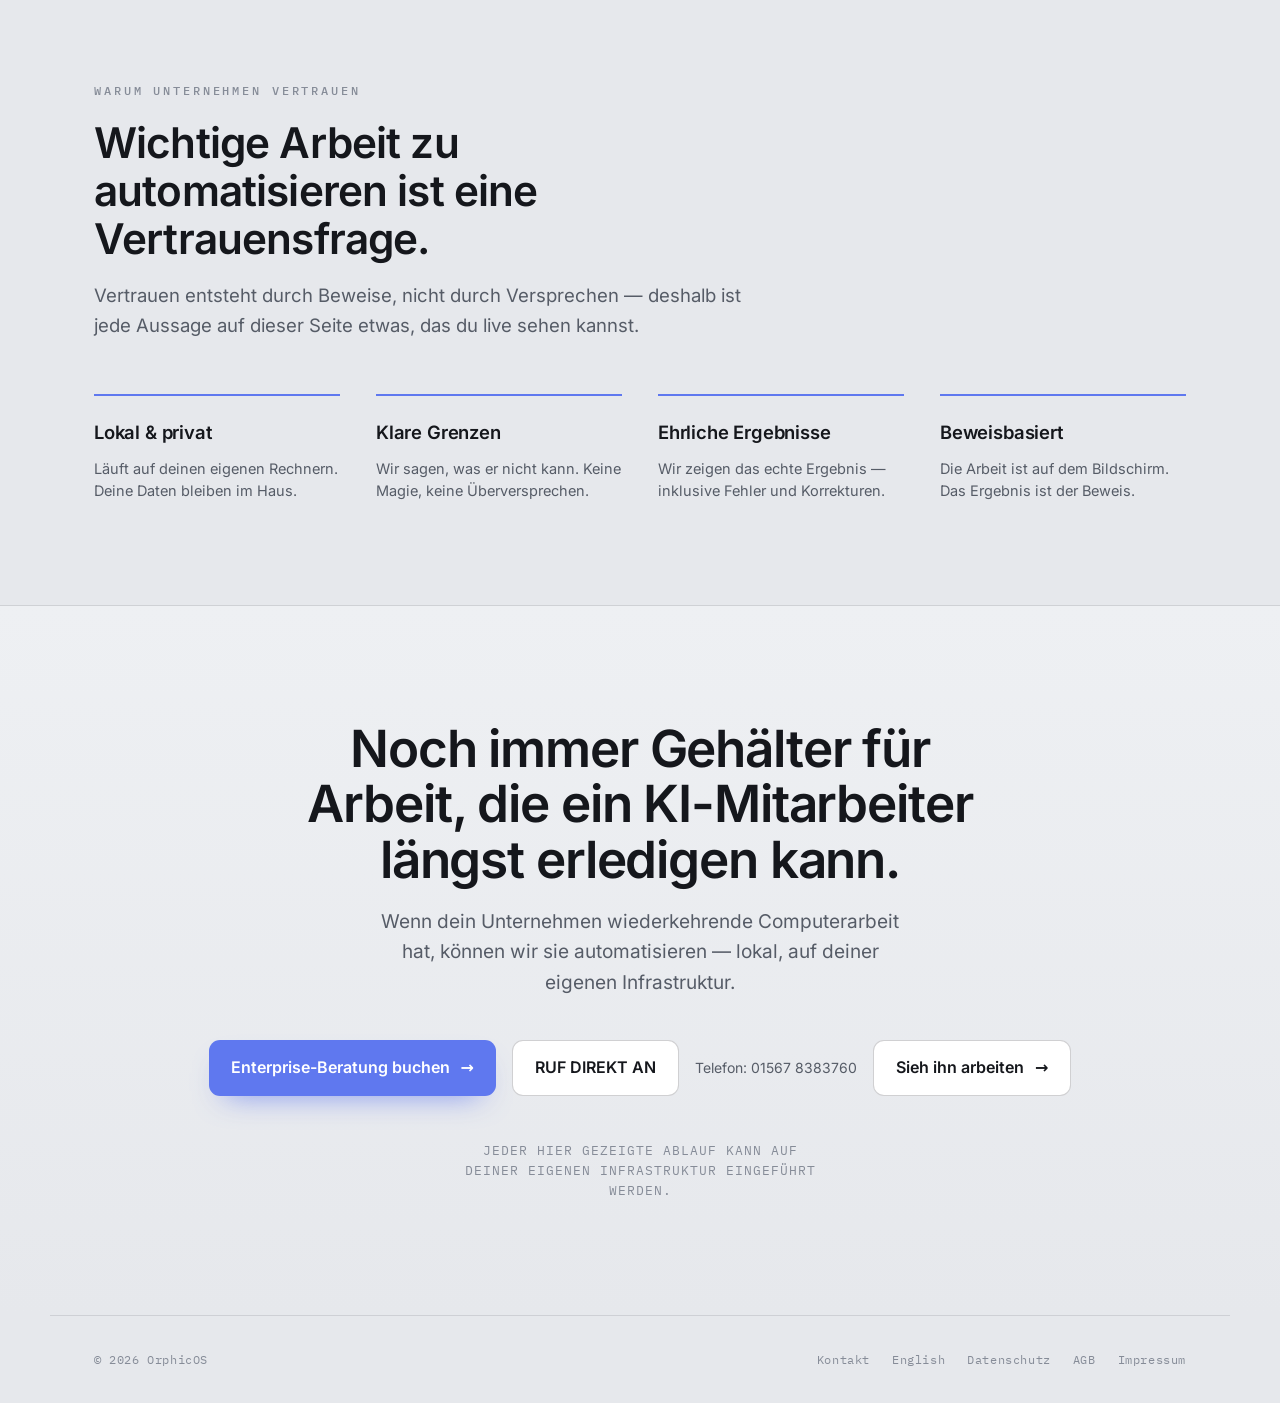
==== commit afd8f4de: "Start hook and hero videos on load (muted autoplay)" ====
--- a/landing/de/index.html
+++ b/landing/de/index.html
@@ -70,9 +70,12 @@
           <a class="btn btn-ghost watch" href="https://www.youtube.com/@OrphicOS-deutsch" target="_blank" rel="noopener">Mission Logs ansehen <span class="arrow" aria-hidden="true">→</span></a>
         </div>
         <div class="proof-video reveal">
-            <video class="hook-video" autoplay playsinline controls preload="auto">
-              <source src="/assets/video/orphicos-de-hook.mp4" type="video/mp4" />
-            </video>
+            <div class="hook-wrap">
+              <video class="hook-video" autoplay muted loop playsinline controls preload="auto">
+                <source src="/assets/video/orphicos-de-hook.mp4" type="video/mp4" />
+              </video>
+              <button type="button" class="hook-unmute">Ton an</button>
+            </div>
             <p class="yt-note">Quelle: <a href="https://www.youtube.com/watch?v=hFayOiWkIO4" target="_blank" rel="noopener">OrphicOS YouTube</a></p>
         </div>
       </div>
--- a/landing/styles.css
+++ b/landing/styles.css
@@ -120,11 +120,21 @@
 }
 .nav-phone:hover { color:var(--accent-link); }
 .phone-label { font-size:14px; color:var(--muted); align-self:center; }
+.hook-wrap { position:relative; }
 .hook-video {
   display:block; width:100%; height:auto; border-radius:14px;
   background:#111; border:1px solid var(--line);
   box-shadow:0 22px 50px -36px rgba(20,24,44,.55);
 }
+.hook-unmute {
+  position:absolute; left:12px; bottom:52px; z-index:2;
+  border:0; cursor:pointer;
+  font-family:var(--sans); font-weight:650; font-size:14px;
+  color:var(--accent-ink); background:var(--accent);
+  padding:10px 16px; border-radius:999px;
+  box-shadow:0 10px 24px -14px rgba(20,24,44,.7);
+}
+.hook-unmute[hidden] { display:none; }
 @media (max-width:720px){ .nav-links{ display:none; } }
 
 /* ── shared button ─────────────────────── */
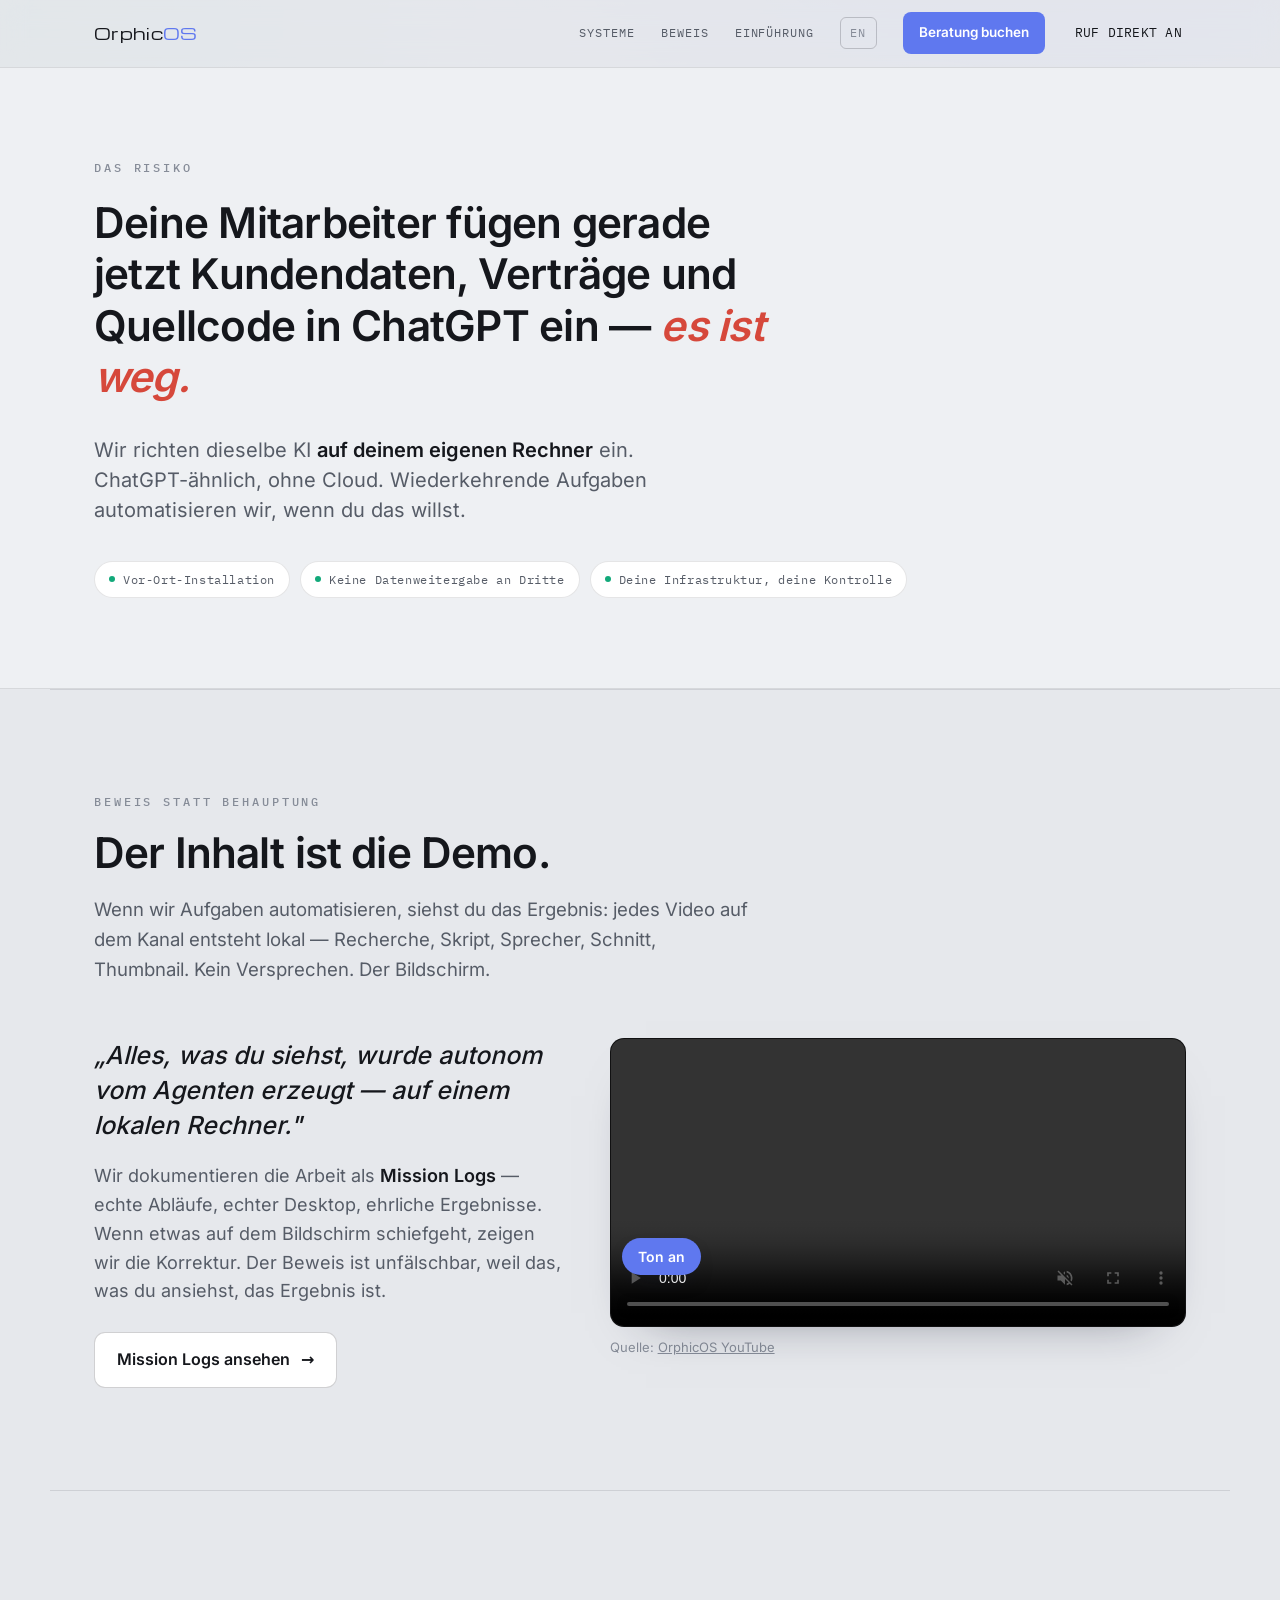
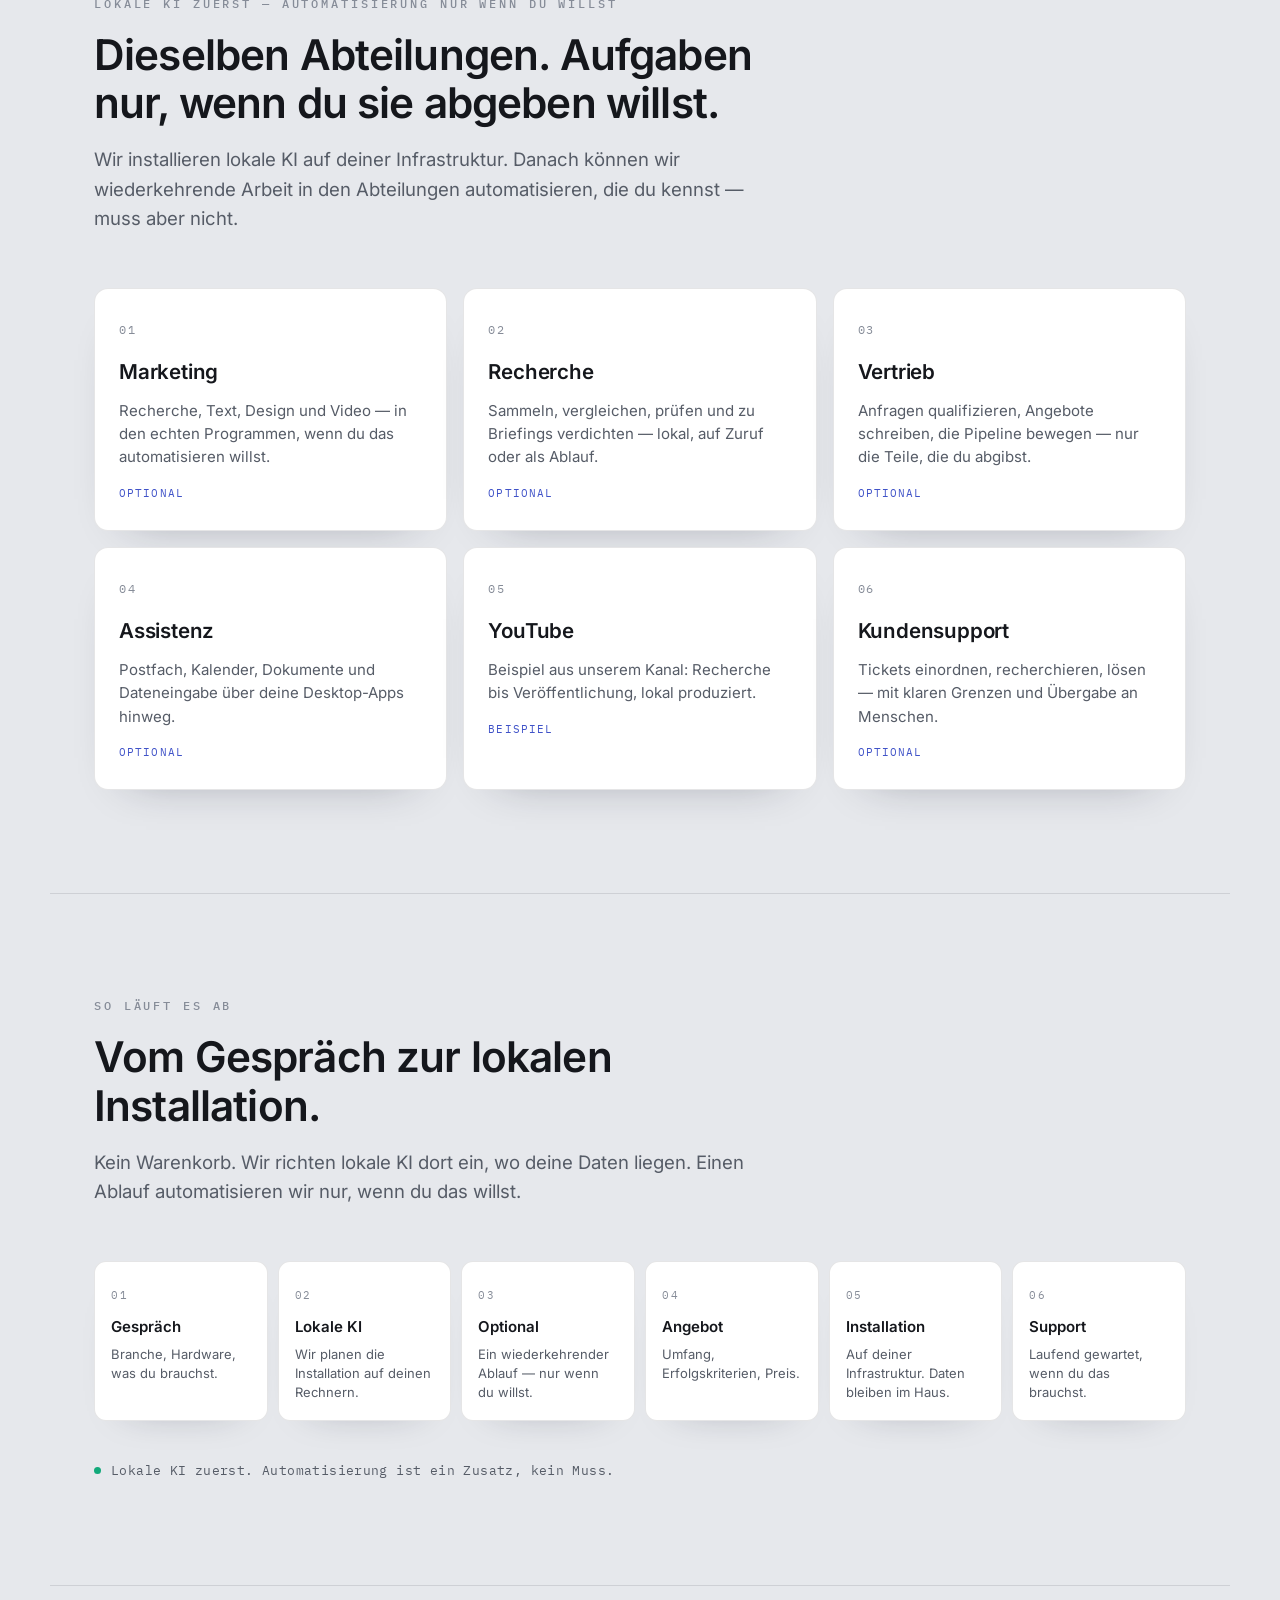
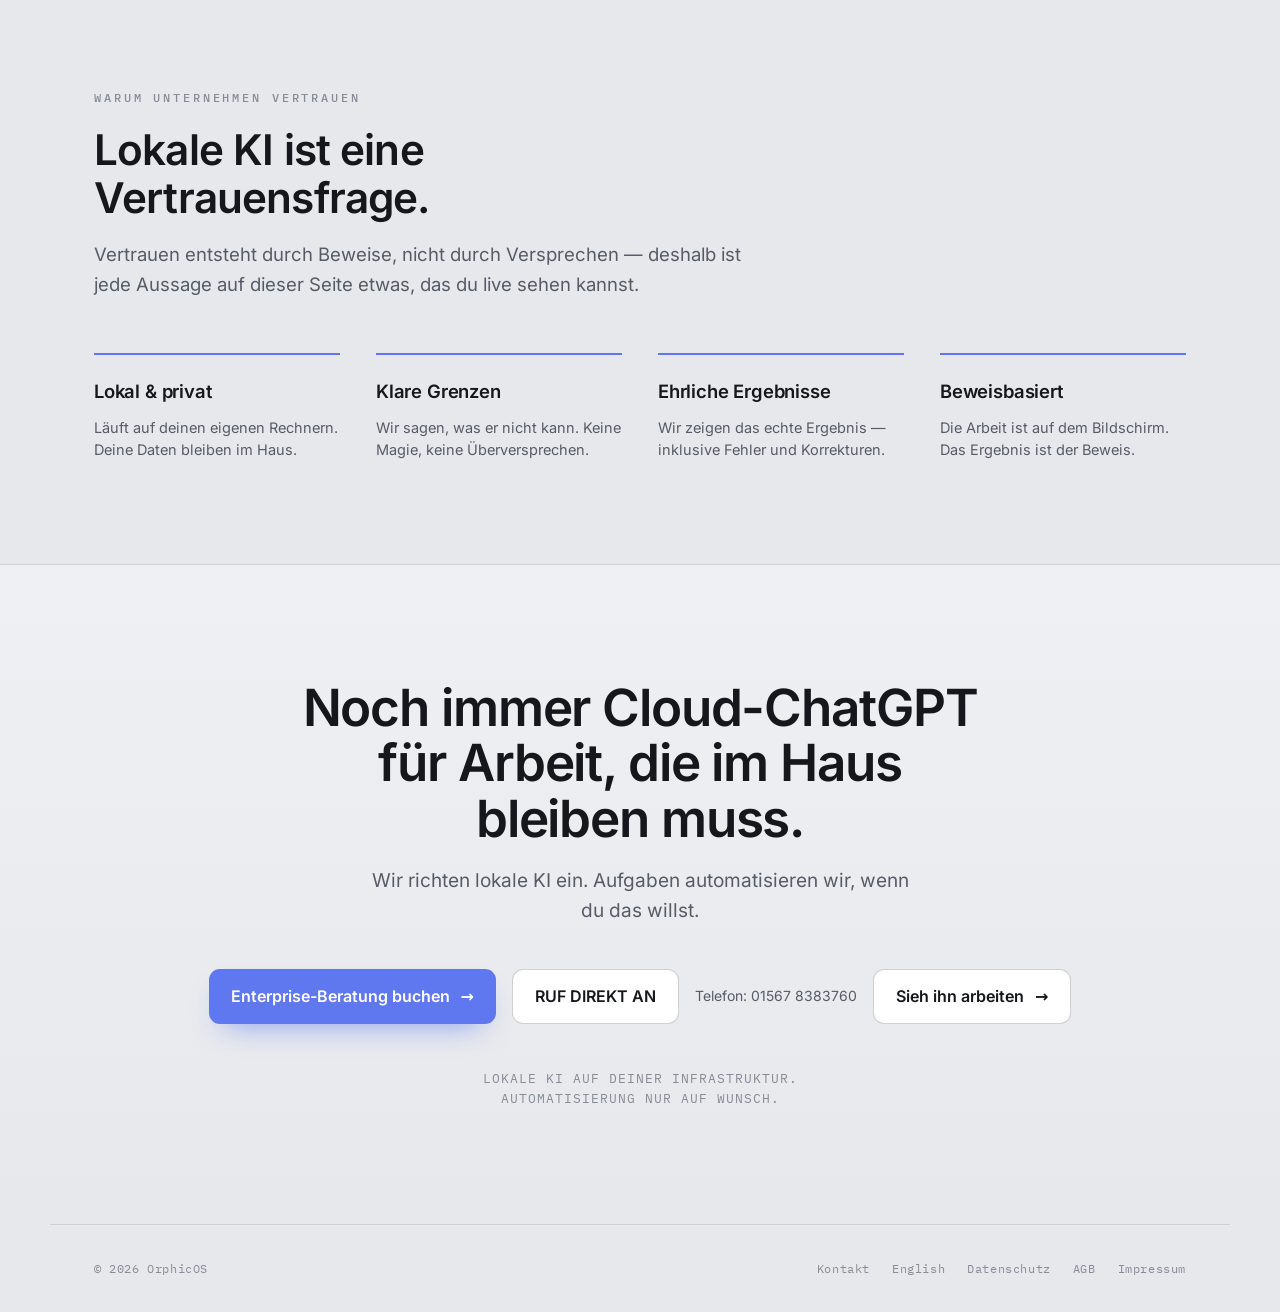
==== commit 212a3b88: "Unify offer: local AI setup, automation only if wanted" ====
--- a/landing/de/index.html
+++ b/landing/de/index.html
@@ -4,10 +4,10 @@
 <meta charset="UTF-8" />
 <meta name="viewport" content="width=device-width, initial-scale=1" />
 <script src="/assets/boot.js"></script>
-<title>OrphicOS — ein autonomer KI-Mitarbeiter, der auf deinen Rechnern arbeitet, nicht in der Cloud</title>
-<meta name="description" content="OrphicOS setzt autonome KI-Mitarbeiter ein, die echte Geschäftsabläufe von Anfang bis Ende in deinen eigenen Desktop-Apps erledigen — lokal, auf deiner eigenen Infrastruktur. Keine Daten verlassen dein Haus." />
-<meta property="og:title" content="OrphicOS — Autonome KI-Mitarbeiter für Unternehmen" />
-<meta property="og:description" content="Er assistiert deinem Team nicht. Er erledigt die Arbeit — lokal, auf deinen eigenen Rechnern. Keine Daten verlassen dein Haus." />
+<title>OrphicOS — lokale KI auf deinen Rechnern, Automatisierung wenn du willst</title>
+<meta name="description" content="Wir richten lokale KI auf deiner Infrastruktur ein. Daten bleiben im Haus. Wiederkehrende Aufgaben automatisieren wir, wenn du das willst." />
+<meta property="og:title" content="OrphicOS — lokale KI für Unternehmen" />
+<meta property="og:description" content="Lokale KI auf deinen Rechnern. Aufgaben automatisieren wir, wenn du das willst." />
 <meta property="og:type" content="website" />
 <link rel="icon" href="../assets/favicon.ico" sizes="16x16 32x32 48x48" />
 <link rel="icon" type="image/png" href="../assets/favicon.png" />
@@ -38,7 +38,7 @@
     <div id="world">
       <noscript>
         <img src="/assets/world/scene1.webp" alt="Origami-Papierkunst-Rechenzentrum — gefaltete Washi-Papier-Serverschränke mit leuchtenden bernsteinfarbenen Fenstern" style="width:100%;display:block;" />
-        <h1>Ein KI-Mitarbeiter, der die Arbeit erledigt — auf deinen Rechnern, nicht in der Cloud.</h1>
+        <h1>Lokale KI auf deinen Rechnern — nicht in der Cloud.</h1>
       </noscript>
     </div>
 
@@ -47,7 +47,7 @@
       <div class="wrap wedge-inner">
         <p class="eyebrow reveal" style="margin-bottom:20px;">Das Risiko</p>
         <p class="wedge-quote reveal">Deine Mitarbeiter fügen gerade jetzt Kundendaten, Verträge und Quellcode in ChatGPT ein — <span class="gone">es ist weg.</span></p>
-        <p class="wedge-counter reveal">OrphicOS erledigt dieselbe Arbeit, autonom, <b>auf deinem eigenen Rechner.</b> Leistung und Vertraulichkeit — ohne Kompromiss.</p>
+        <p class="wedge-counter reveal">Wir richten dieselbe KI <b>auf deinem eigenen Rechner</b> ein. ChatGPT-ähnlich, ohne Cloud. Wiederkehrende Aufgaben automatisieren wir, wenn du das willst.</p>
         <div class="chips reveal">
           <span class="chip"><span class="dot"></span>Vor-Ort-Installation</span>
           <span class="chip"><span class="dot"></span>Keine Datenweitergabe an Dritte</span>
@@ -61,7 +61,7 @@
       <div class="section-head reveal">
         <span class="eyebrow">Beweis statt Behauptung</span>
         <h2 class="section-title">Der Inhalt ist die Demo.</h2>
-        <p class="section-lead">Jedes Video auf unserem Kanal wird vom Agenten selbst von Anfang bis Ende produziert — Recherche, Skript, Sprecher, Schnitt und Thumbnail. Man sagt dir nicht, dass es funktioniert. Du siehst es arbeiten.</p>
+        <p class="section-lead">Wenn wir Aufgaben automatisieren, siehst du das Ergebnis: jedes Video auf dem Kanal entsteht lokal — Recherche, Skript, Sprecher, Schnitt, Thumbnail. Kein Versprechen. Der Bildschirm.</p>
       </div>
       <div class="proof-grid">
         <div class="proof-copy reveal">
@@ -84,17 +84,17 @@
     <!-- AUTOMATISIERUNGSSYSTEME -->
     <section class="section wrap" id="systems">
       <div class="section-head reveal">
-        <span class="eyebrow">Eine Plattform, sechs Systeme</span>
-        <h2 class="section-title">Automatisierungssysteme, die deine Abteilungen sofort erkennen.</h2>
-        <p class="section-lead">Dieselbe lokale, autonome Engine — konfiguriert als benannte Ergebnisse und auf deiner eigenen Infrastruktur mit Enterprise-Beratung eingeführt.</p>
+        <span class="eyebrow">Lokale KI zuerst — Automatisierung nur wenn du willst</span>
+        <h2 class="section-title">Dieselben Abteilungen. Aufgaben nur, wenn du sie abgeben willst.</h2>
+        <p class="section-lead">Wir installieren lokale KI auf deiner Infrastruktur. Danach können wir wiederkehrende Arbeit in den Abteilungen automatisieren, die du kennst — muss aber nicht.</p>
       </div>
       <div class="systems">
-        <article class="sys reveal"><span class="num">01</span><h3>Marketing</h3><p>Recherche, Text, Design und Video-Produktion — komplett, in den echten Programmen.</p><span class="tag">Marketing-System</span></article>
-        <article class="sys reveal"><span class="num">02</span><h3>Recherche</h3><p>Sammeln, vergleichen, prüfen und das Web zu entscheidungsreifen Briefings verdichten.</p><span class="tag">Recherche-System</span></article>
-        <article class="sys reveal"><span class="num">03</span><h3>Vertrieb</h3><p>Anfragen qualifizieren, passende Angebote schreiben und die Pipeline in Bewegung halten — ohne menschliches Zutun.</p><span class="tag">Vertriebs-System</span></article>
-        <article class="sys reveal"><span class="num">04</span><h3>Assistenz</h3><p>Postfach, Kalender, Dokumente und Dateneingabe über deine Desktop-Apps hinweg, auf Zuruf.</p><span class="tag">Assistenz-System</span></article>
-        <article class="sys reveal"><span class="num">05</span><h3>YouTube</h3><p>Die Content-Fabrik, die alles auf unserem Kanal erstellt hat — filmt, schneidet und veröffentlicht sich selbst.</p><span class="tag">YouTube-System</span></article>
-        <article class="sys reveal"><span class="num">06</span><h3>Kundensupport</h3><p>Tickets in deinen Systemen einordnen, recherchieren und lösen — mit klaren Grenzen und ehrlicher Übergabe.</p><span class="tag">Support-System</span></article>
+        <article class="sys reveal"><span class="num">01</span><h3>Marketing</h3><p>Recherche, Text, Design und Video — in den echten Programmen, wenn du das automatisieren willst.</p><span class="tag">Optional</span></article>
+        <article class="sys reveal"><span class="num">02</span><h3>Recherche</h3><p>Sammeln, vergleichen, prüfen und zu Briefings verdichten — lokal, auf Zuruf oder als Ablauf.</p><span class="tag">Optional</span></article>
+        <article class="sys reveal"><span class="num">03</span><h3>Vertrieb</h3><p>Anfragen qualifizieren, Angebote schreiben, die Pipeline bewegen — nur die Teile, die du abgibst.</p><span class="tag">Optional</span></article>
+        <article class="sys reveal"><span class="num">04</span><h3>Assistenz</h3><p>Postfach, Kalender, Dokumente und Dateneingabe über deine Desktop-Apps hinweg.</p><span class="tag">Optional</span></article>
+        <article class="sys reveal"><span class="num">05</span><h3>YouTube</h3><p>Beispiel aus unserem Kanal: Recherche bis Veröffentlichung, lokal produziert.</p><span class="tag">Beispiel</span></article>
+        <article class="sys reveal"><span class="num">06</span><h3>Kundensupport</h3><p>Tickets einordnen, recherchieren, lösen — mit klaren Grenzen und Übergabe an Menschen.</p><span class="tag">Optional</span></article>
       </div>
     </section>
 
@@ -102,25 +102,25 @@
     <section class="section wrap" id="deploy">
       <div class="section-head reveal">
         <span class="eyebrow">So läuft es ab</span>
-        <h2 class="section-title">Vom ersten Gespräch zum eingesetzten Mitarbeiter.</h2>
-        <p class="section-lead">Enterprise-Einführung ist ein Gespräch, kein Warenkorb. Wir umreißen den Ablauf, beweisen ihn und setzen ihn dort ein, wo deine Daten liegen.</p>
+        <h2 class="section-title">Vom Gespräch zur lokalen Installation.</h2>
+        <p class="section-lead">Kein Warenkorb. Wir richten lokale KI dort ein, wo deine Daten liegen. Einen Ablauf automatisieren wir nur, wenn du das willst.</p>
       </div>
       <div class="funnel reveal">
-        <div class="node"><span class="n">01</span><div class="t">Ansehen</div><div class="d">Sieh den Agenten auf dem Kanal arbeiten.</div></div>
-        <div class="node"><span class="n">02</span><div class="t">Buchen</div><div class="d">Eine Enterprise-Beratung buchen.</div></div>
-        <div class="node"><span class="n">03</span><div class="t">Analyse</div><div class="d">Wir bilden einen Ablauf ab.</div></div>
+        <div class="node"><span class="n">01</span><div class="t">Gespräch</div><div class="d">Branche, Hardware, was du brauchst.</div></div>
+        <div class="node"><span class="n">02</span><div class="t">Lokale KI</div><div class="d">Wir planen die Installation auf deinen Rechnern.</div></div>
+        <div class="node"><span class="n">03</span><div class="t">Optional</div><div class="d">Ein wiederkehrender Ablauf — nur wenn du willst.</div></div>
         <div class="node"><span class="n">04</span><div class="t">Angebot</div><div class="d">Umfang, Erfolgskriterien, Preis.</div></div>
-        <div class="node"><span class="n">05</span><div class="t">Einführung</div><div class="d">Auf deiner Infrastruktur installiert.</div></div>
-        <div class="node"><span class="n">06</span><div class="t">Support</div><div class="d">Laufend optimiert und gewartet.</div></div>
+        <div class="node"><span class="n">05</span><div class="t">Installation</div><div class="d">Auf deiner Infrastruktur. Daten bleiben im Haus.</div></div>
+        <div class="node"><span class="n">06</span><div class="t">Support</div><div class="d">Laufend gewartet, wenn du das brauchst.</div></div>
       </div>
-      <p class="deploy-note reveal"><span class="dot"></span>Jeder hier gezeigte Ablauf kann auf deiner eigenen Infrastruktur eingeführt werden.</p>
+      <p class="deploy-note reveal"><span class="dot"></span>Lokale KI zuerst. Automatisierung ist ein Zusatz, kein Muss.</p>
     </section>
 
     <!-- VERTRAUEN -->
     <section class="section wrap">
       <div class="section-head reveal">
         <span class="eyebrow">Warum Unternehmen vertrauen</span>
-        <h2 class="section-title">Wichtige Arbeit zu automatisieren ist eine Vertrauensfrage.</h2>
+        <h2 class="section-title">Lokale KI ist eine Vertrauensfrage.</h2>
         <p class="section-lead">Vertrauen entsteht durch Beweise, nicht durch Versprechen — deshalb ist jede Aussage auf dieser Seite etwas, das du live sehen kannst.</p>
       </div>
       <div class="trust-grid">
@@ -135,15 +135,15 @@
   <!-- ABSCHLUSS-CTA -->
   <section class="close">
     <div class="wrap close-inner">
-      <h2 class="reveal">Noch immer Gehälter für Arbeit, die ein KI-Mitarbeiter längst erledigen kann.</h2>
-      <p class="reveal">Wenn dein Unternehmen wiederkehrende Computerarbeit hat, können wir sie automatisieren — lokal, auf deiner eigenen Infrastruktur.</p>
+      <h2 class="reveal">Noch immer Cloud-ChatGPT für Arbeit, die im Haus bleiben muss.</h2>
+      <p class="reveal">Wir richten lokale KI ein. Aufgaben automatisieren wir, wenn du das willst.</p>
       <div class="actions reveal">
         <a class="btn btn-primary" href="https://t.me/OrphicOS">Enterprise-Beratung buchen <span class="arrow" aria-hidden="true">→</span></a>
         <a class="btn btn-ghost" href="tel:+4915678383760">RUF DIREKT AN</a>
         <span class="phone-label">Telefon: 01567 8383760</span>
         <a class="btn btn-ghost" href="https://www.youtube.com/@OrphicOS-deutsch" target="_blank" rel="noopener">Sieh ihn arbeiten <span class="arrow" aria-hidden="true">→</span></a>
       </div>
-      <p class="tagline reveal">Jeder hier gezeigte Ablauf kann auf deiner eigenen Infrastruktur eingeführt werden.</p>
+      <p class="tagline reveal">Lokale KI auf deiner Infrastruktur. Automatisierung nur auf Wunsch.</p>
     </div>
   </section>
 
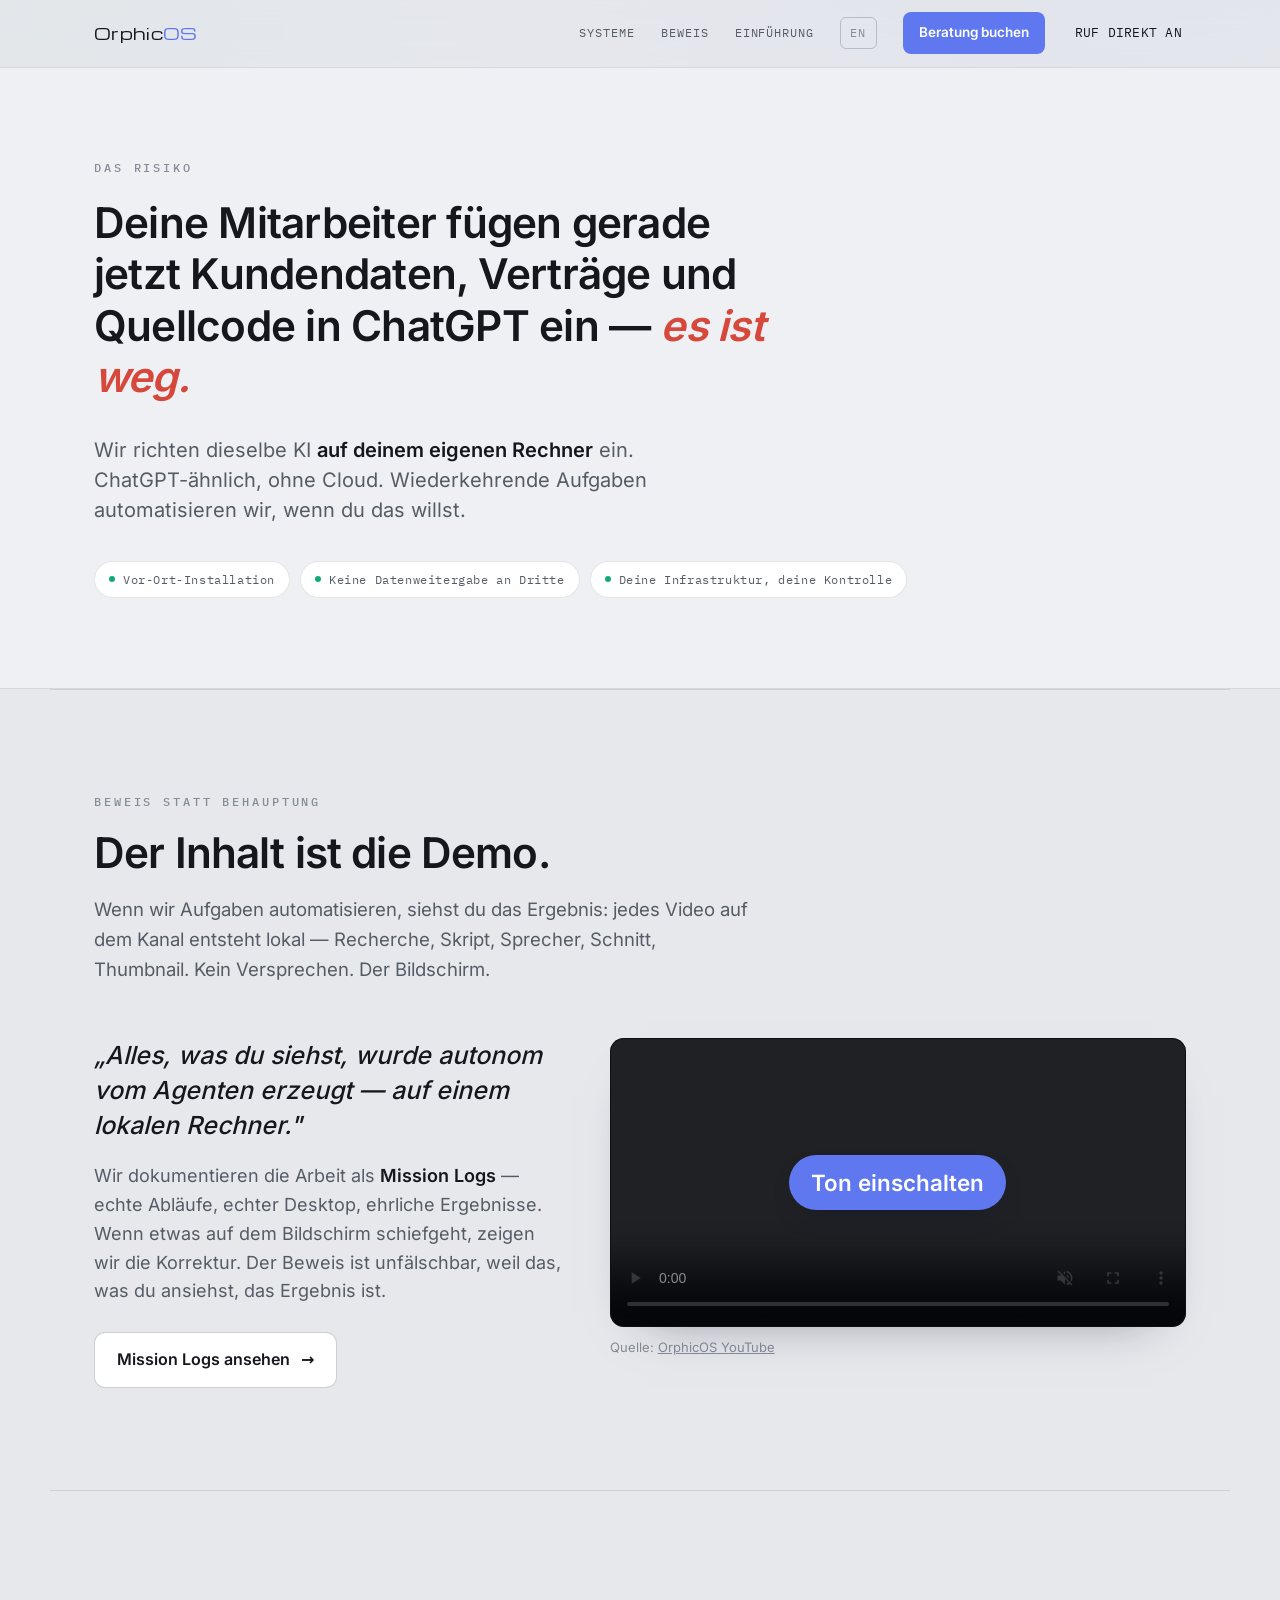
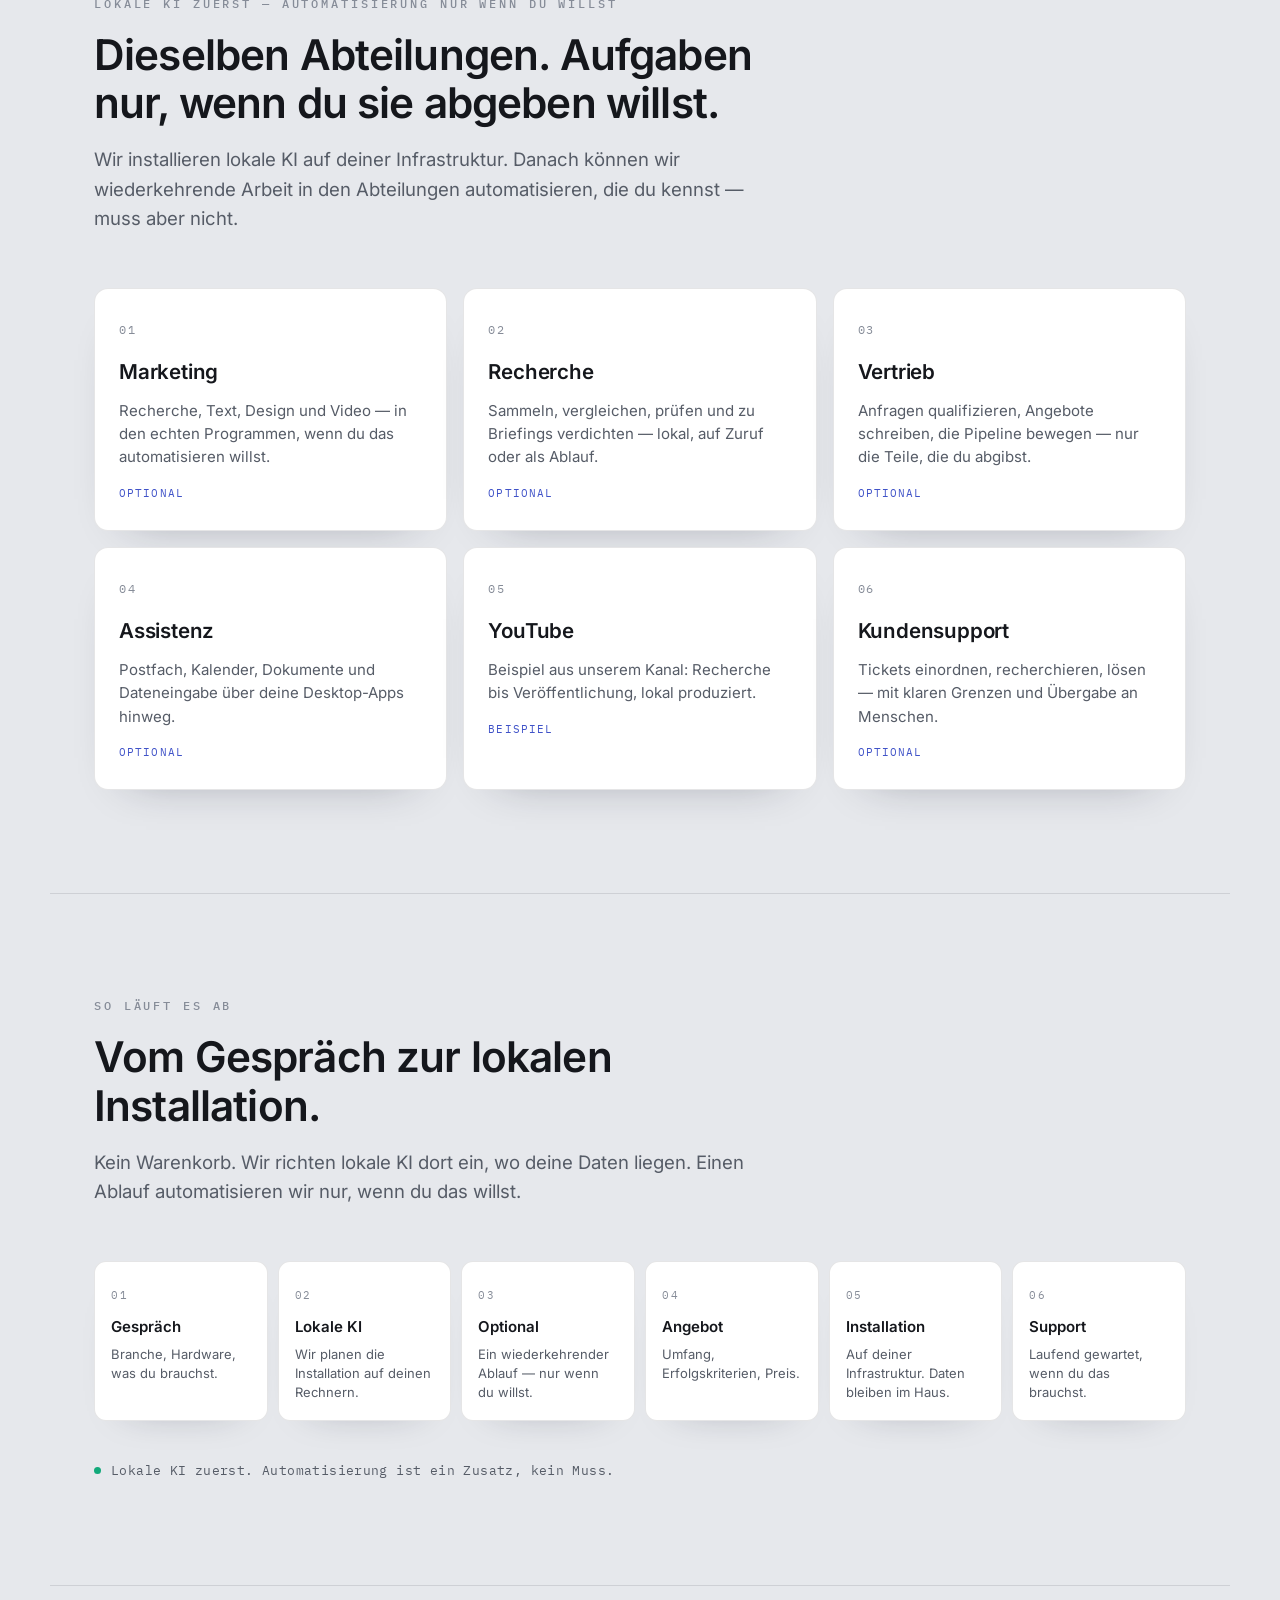
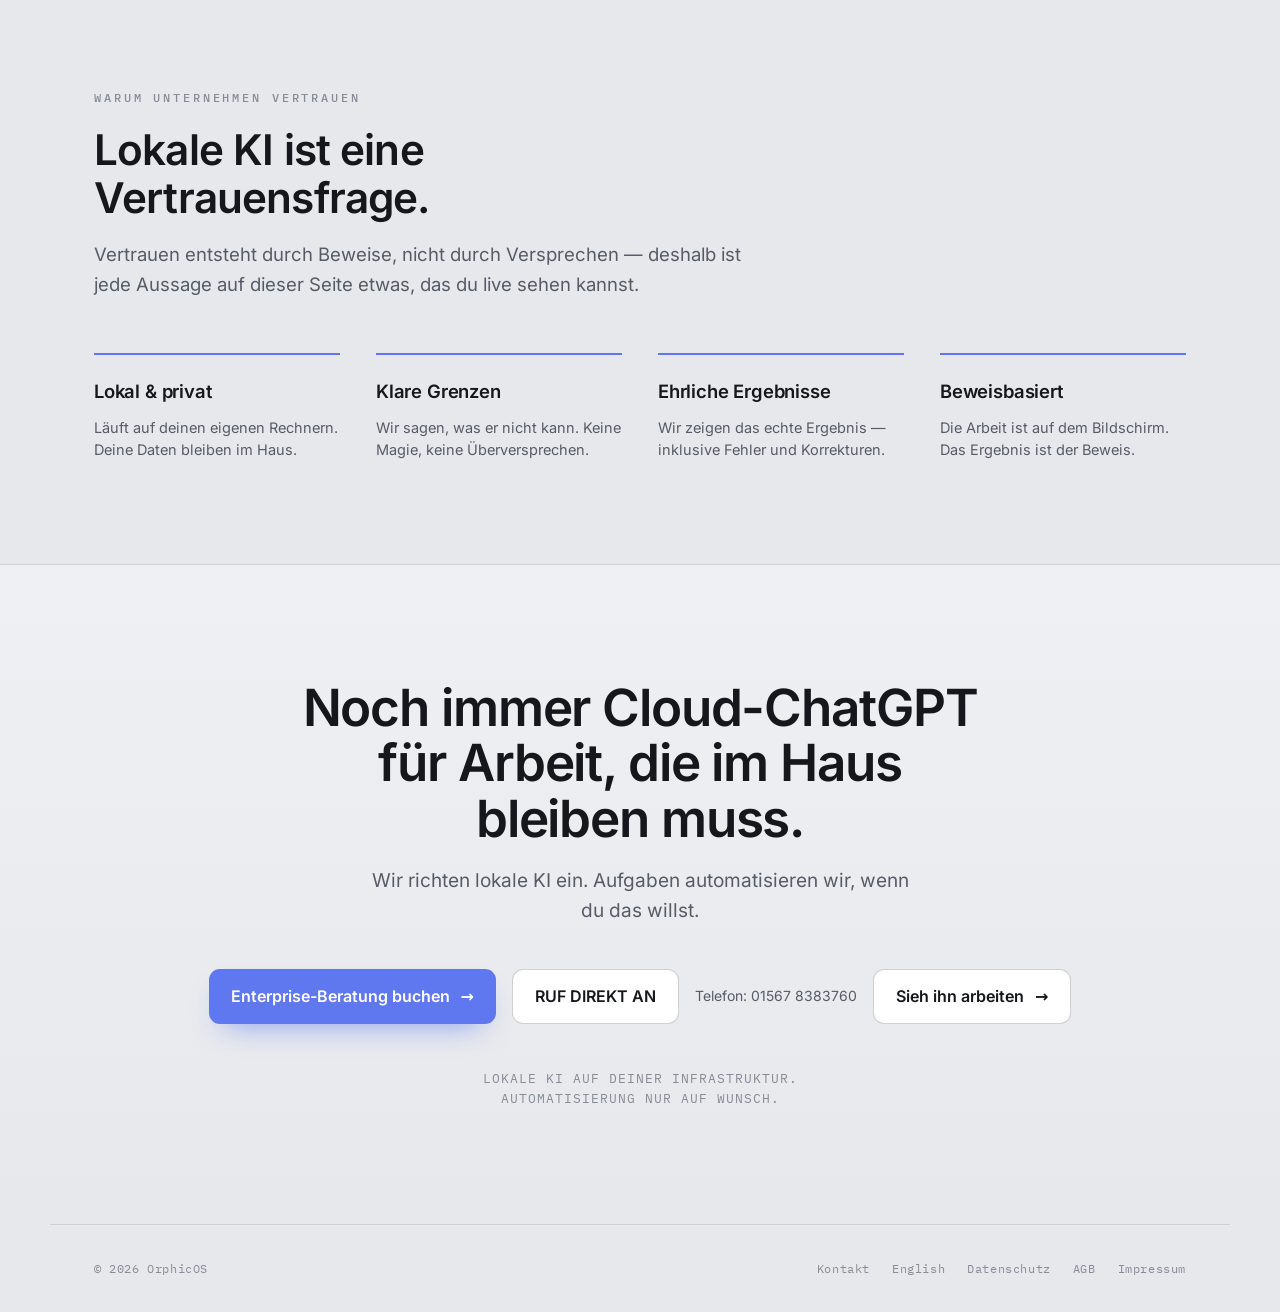
==== commit 459ed045: "Unmute German hook on first click; full-video sound overlay" ====
--- a/landing/de/index.html
+++ b/landing/de/index.html
@@ -74,7 +74,7 @@
               <video class="hook-video" autoplay muted loop playsinline controls preload="auto">
                 <source src="/assets/video/orphicos-de-hook.mp4" type="video/mp4" />
               </video>
-              <button type="button" class="hook-unmute">Ton an</button>
+              <button type="button" class="hook-unmute"><span>Ton einschalten</span></button>
             </div>
             <p class="yt-note">Quelle: <a href="https://www.youtube.com/watch?v=hFayOiWkIO4" target="_blank" rel="noopener">OrphicOS YouTube</a></p>
         </div>
@@ -159,7 +159,7 @@
   </footer>
 
 <script src="/assets/app.js" defer></script>
-<script src="/assets/hook-video.js" defer></script>
+<script src="/assets/hook-video.js?v=2" defer></script>
 <script src="/assets/scrollworld.js" defer></script>
 <script src="/assets/world.de.js" defer></script>
 </body>
--- a/landing/styles.css
+++ b/landing/styles.css
@@ -127,12 +127,17 @@
   box-shadow:0 22px 50px -36px rgba(20,24,44,.55);
 }
 .hook-unmute {
-  position:absolute; left:12px; bottom:52px; z-index:2;
-  border:0; cursor:pointer;
-  font-family:var(--sans); font-weight:650; font-size:14px;
-  color:var(--accent-ink); background:var(--accent);
-  padding:10px 16px; border-radius:999px;
-  box-shadow:0 10px 24px -14px rgba(20,24,44,.7);
+  position:absolute; inset:0; z-index:3;
+  border:0; cursor:pointer; border-radius:14px;
+  display:flex; align-items:center; justify-content:center;
+  font-family:var(--sans); font-weight:700;
+  font-size:clamp(1.05rem,2.4vw,1.4rem);
+  color:#fff; background:rgba(12,14,22,.48);
+}
+.hook-unmute span {
+  background:var(--accent); color:var(--accent-ink);
+  padding:14px 22px; border-radius:999px;
+  box-shadow:0 12px 28px -16px rgba(20,24,44,.8);
 }
 .hook-unmute[hidden] { display:none; }
 @media (max-width:720px){ .nav-links{ display:none; } }
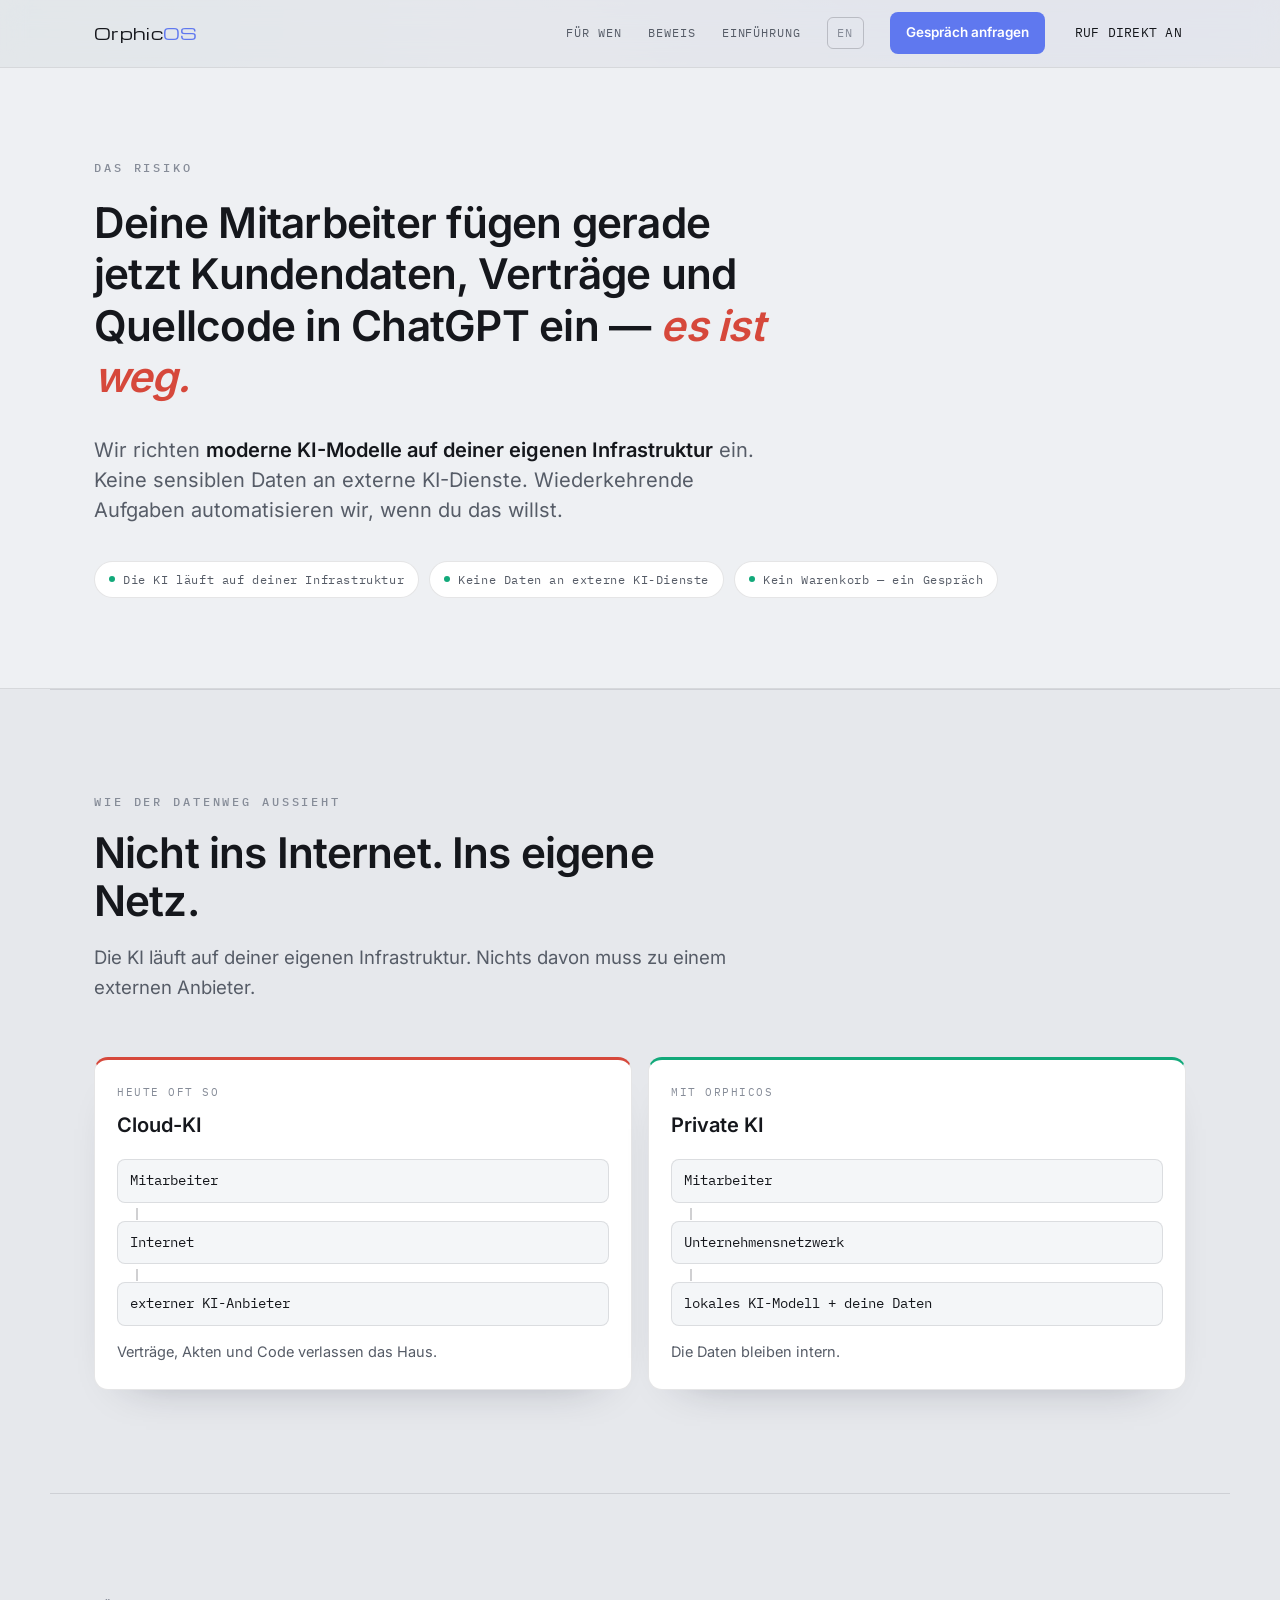
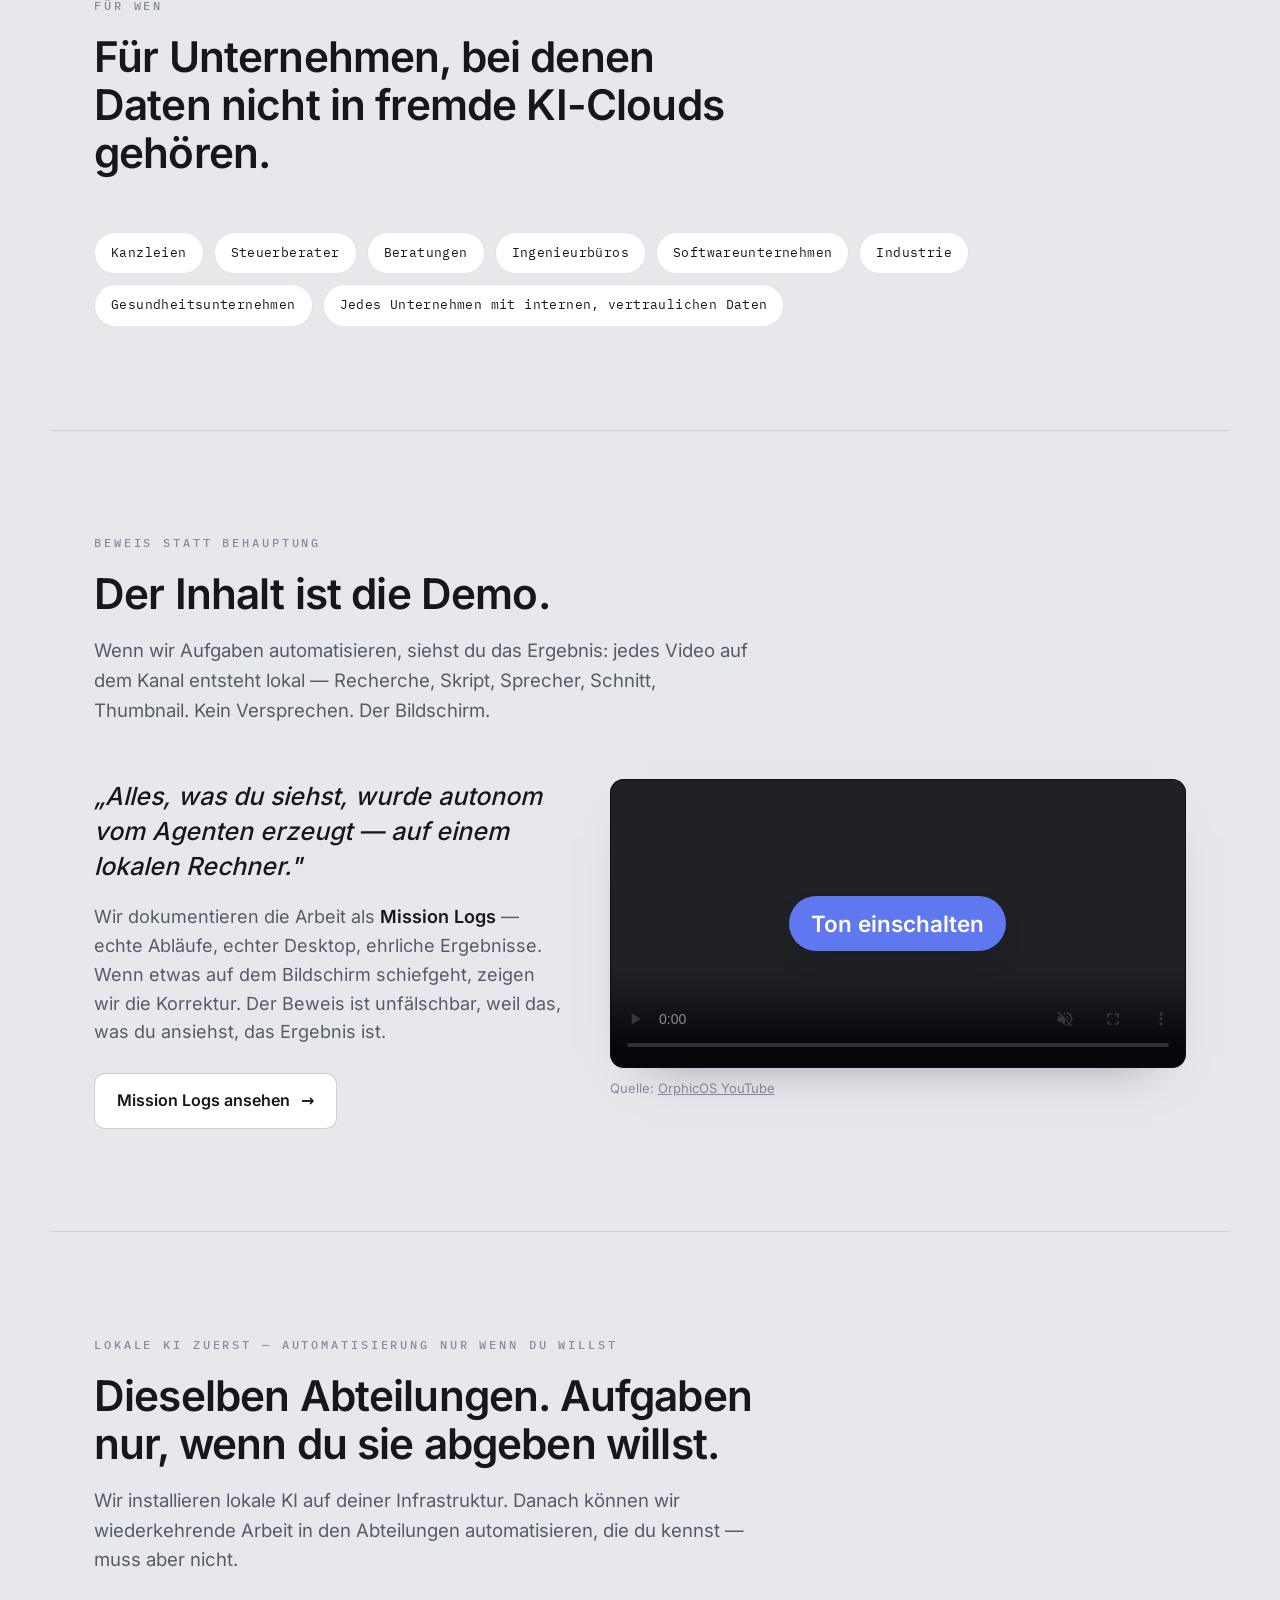
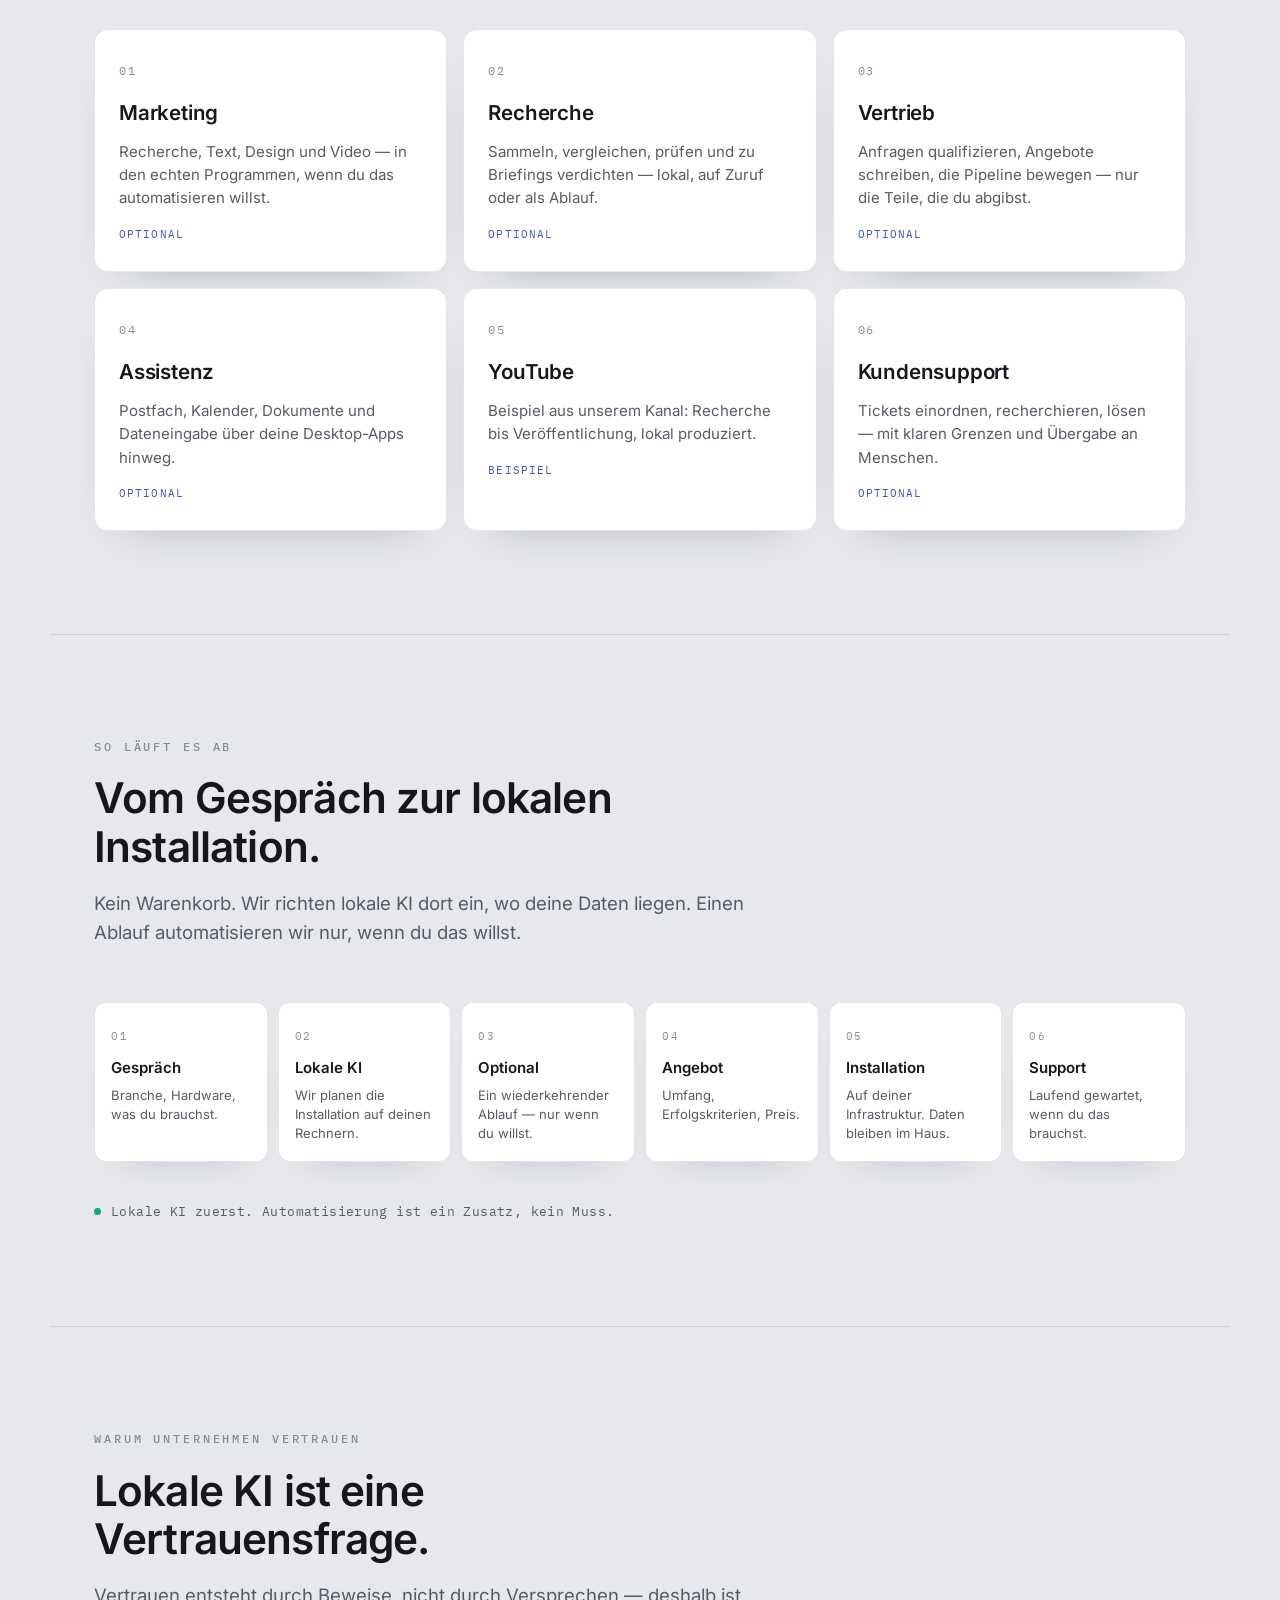
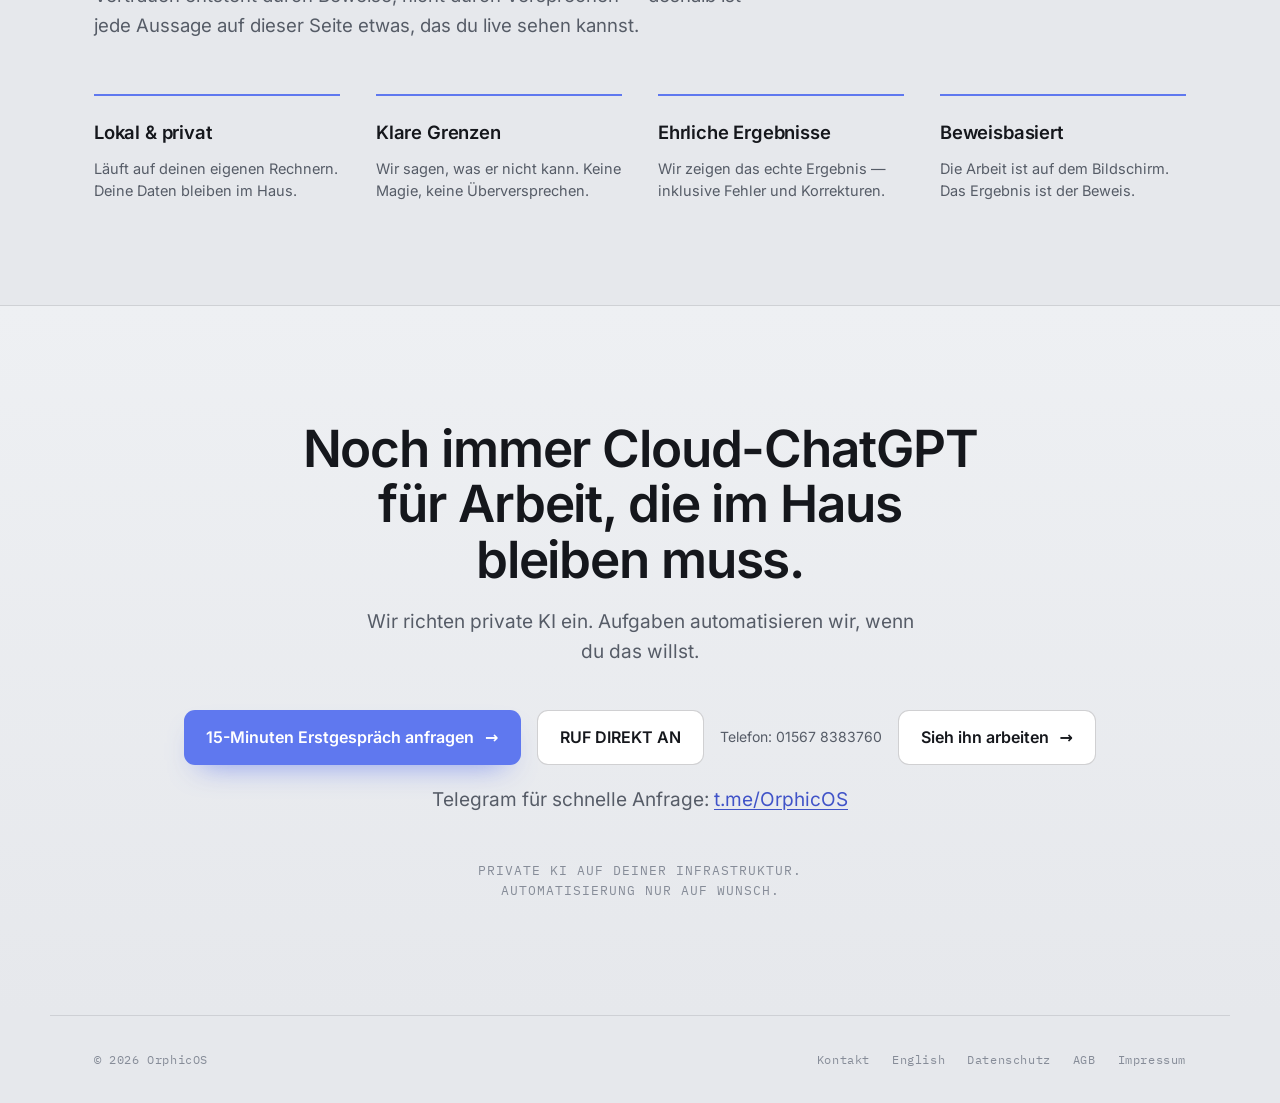
==== commit 78e56968: "B2B ads landing: private KI, broader data risk, phone-first CTA, architecture" ====
--- a/landing/de/index.html
+++ b/landing/de/index.html
@@ -4,10 +4,10 @@
 <meta charset="UTF-8" />
 <meta name="viewport" content="width=device-width, initial-scale=1" />
 <script src="/assets/boot.js"></script>
-<title>OrphicOS — lokale KI auf deinen Rechnern, Automatisierung wenn du willst</title>
-<meta name="description" content="Wir richten lokale KI auf deiner Infrastruktur ein. Daten bleiben im Haus. Wiederkehrende Aufgaben automatisieren wir, wenn du das willst." />
-<meta property="og:title" content="OrphicOS — lokale KI für Unternehmen" />
-<meta property="og:description" content="Lokale KI auf deinen Rechnern. Aufgaben automatisieren wir, wenn du das willst." />
+<title>OrphicOS — Private KI-Infrastruktur für Unternehmen</title>
+<meta name="description" content="Private KI auf deiner Infrastruktur. Sensible Daten bleiben intern. Aufgaben automatisieren wir, wenn du das willst." />
+<meta property="og:title" content="OrphicOS — Private KI-Infrastruktur für Unternehmen" />
+<meta property="og:description" content="Moderne KI-Modelle bei dir. Keine Daten an externe KI-Dienste." />
 <meta property="og:type" content="website" />
 <link rel="icon" href="../assets/favicon.ico" sizes="16x16 32x32 48x48" />
 <link rel="icon" type="image/png" href="../assets/favicon.png" />
@@ -21,12 +21,12 @@
       <a href="/de/" class="brand">Orphic<span>OS</span></a>
       <nav class="nav-right">
         <span class="nav-links">
-          <a href="#systems">Systeme</a>
+          <a href="#fuer-wen">Für wen</a>
           <a href="#proof">Beweis</a>
           <a href="#deploy">Einführung</a>
         </span>
         <a href="/" class="lang" data-set-lang="en">EN</a>
-        <a href="https://t.me/OrphicOS" class="nav-cta">Beratung buchen</a>
+        <a href="#anfrage" class="nav-cta">Gespräch anfragen</a>
         <a href="tel:+4915678383760" class="nav-phone">RUF DIREKT AN</a>
       </nav>
     </div>
@@ -47,13 +47,60 @@
       <div class="wrap wedge-inner">
         <p class="eyebrow reveal" style="margin-bottom:20px;">Das Risiko</p>
         <p class="wedge-quote reveal">Deine Mitarbeiter fügen gerade jetzt Kundendaten, Verträge und Quellcode in ChatGPT ein — <span class="gone">es ist weg.</span></p>
-        <p class="wedge-counter reveal">Wir richten dieselbe KI <b>auf deinem eigenen Rechner</b> ein. ChatGPT-ähnlich, ohne Cloud. Wiederkehrende Aufgaben automatisieren wir, wenn du das willst.</p>
+        <p class="wedge-counter reveal">Wir richten <b>moderne KI-Modelle auf deiner eigenen Infrastruktur</b> ein. Keine sensiblen Daten an externe KI-Dienste. Wiederkehrende Aufgaben automatisieren wir, wenn du das willst.</p>
         <div class="chips reveal">
-          <span class="chip"><span class="dot"></span>Vor-Ort-Installation</span>
-          <span class="chip"><span class="dot"></span>Keine Datenweitergabe an Dritte</span>
-          <span class="chip"><span class="dot"></span>Deine Infrastruktur, deine Kontrolle</span>
+          <span class="chip"><span class="dot"></span>Die KI läuft auf deiner Infrastruktur</span>
+          <span class="chip"><span class="dot"></span>Keine Daten an externe KI-Dienste</span>
+          <span class="chip"><span class="dot"></span>Kein Warenkorb — ein Gespräch</span>
         </div>
       </div>
+    </section>
+
+    <section class="section wrap" id="architektur">
+      <div class="section-head reveal">
+        <span class="eyebrow">Wie der Datenweg aussieht</span>
+        <h2 class="section-title">Nicht ins Internet. Ins eigene Netz.</h2>
+        <p class="section-lead">Die KI läuft auf deiner eigenen Infrastruktur. Nichts davon muss zu einem externen Anbieter.</p>
+      </div>
+      <div class="arch reveal">
+        <article class="arch-card arch-card--warn">
+          <p class="arch-kicker">Heute oft so</p>
+          <h3>Cloud-KI</h3>
+          <ol class="arch-flow">
+            <li>Mitarbeiter</li>
+            <li>Internet</li>
+            <li>externer KI-Anbieter</li>
+          </ol>
+          <p>Verträge, Akten und Code verlassen das Haus.</p>
+        </article>
+        <article class="arch-card arch-card--ok">
+          <p class="arch-kicker">Mit OrphicOS</p>
+          <h3>Private KI</h3>
+          <ol class="arch-flow">
+            <li>Mitarbeiter</li>
+            <li>Unternehmensnetzwerk</li>
+            <li>lokales KI-Modell + deine Daten</li>
+          </ol>
+          <p>Die Daten bleiben intern.</p>
+        </article>
+      </div>
+    </section>
+
+    <section class="section wrap" id="fuer-wen">
+      <div class="section-head reveal">
+        <span class="eyebrow">Für wen</span>
+        <h2 class="section-title">Für Unternehmen, bei denen Daten nicht in fremde KI-Clouds gehören.</h2>
+      </div>
+      <ul class="who reveal">
+        <li>Kanzleien</li>
+        <li>Steuerberater</li>
+        <li>Beratungen</li>
+        <li>Ingenieurbüros</li>
+        <li>Softwareunternehmen</li>
+        <li>Industrie</li>
+        <li>Gesundheitsunternehmen</li>
+        <li>Jedes Unternehmen mit internen, vertraulichen Daten</li>
+      </ul>
     </section>
 
     <!-- BEWEIS -->
@@ -133,17 +180,18 @@
   </main>
 
   <!-- ABSCHLUSS-CTA -->
-  <section class="close">
+  <section class="close" id="anfrage">
     <div class="wrap close-inner">
       <h2 class="reveal">Noch immer Cloud-ChatGPT für Arbeit, die im Haus bleiben muss.</h2>
-      <p class="reveal">Wir richten lokale KI ein. Aufgaben automatisieren wir, wenn du das willst.</p>
+      <p class="reveal">Wir richten private KI ein. Aufgaben automatisieren wir, wenn du das willst.</p>
       <div class="actions reveal">
-        <a class="btn btn-primary" href="https://t.me/OrphicOS">Enterprise-Beratung buchen <span class="arrow" aria-hidden="true">→</span></a>
+        <a class="btn btn-primary" href="tel:+4915678383760">15-Minuten Erstgespräch anfragen <span class="arrow" aria-hidden="true">→</span></a>
         <a class="btn btn-ghost" href="tel:+4915678383760">RUF DIREKT AN</a>
         <span class="phone-label">Telefon: 01567 8383760</span>
         <a class="btn btn-ghost" href="https://www.youtube.com/@OrphicOS-deutsch" target="_blank" rel="noopener">Sieh ihn arbeiten <span class="arrow" aria-hidden="true">→</span></a>
       </div>
-      <p class="tagline reveal">Lokale KI auf deiner Infrastruktur. Automatisierung nur auf Wunsch.</p>
+      <p class="cta-note reveal">Telegram für schnelle Anfrage: <a href="https://t.me/OrphicOS">t.me/OrphicOS</a></p>
+      <p class="tagline reveal">Private KI auf deiner Infrastruktur. Automatisierung nur auf Wunsch.</p>
     </div>
   </section>
 
--- a/landing/styles.css
+++ b/landing/styles.css
@@ -353,6 +353,62 @@
 .trust h4 { font-family:var(--sans); font-weight:640; font-size:1.15rem; margin-bottom:10px; letter-spacing:-.01em; }
 .trust p { color:var(--muted); font-size:14.5px; line-height:1.55; }
 
+/* ── ads / B2B story ───────────────────── */
+.cred {
+  font-family:var(--mono); font-size:13px; letter-spacing:.1em; text-transform:uppercase;
+  color:var(--accent-link); font-weight:600; margin-bottom:14px;
+}
+.cta-row {
+  margin-top:28px; display:flex; flex-wrap:wrap; gap:12px; align-items:center;
+}
+.cta-note { margin-top:16px; font-size:14.5px; color:var(--muted); }
+.cta-note a { color:var(--accent-link); text-decoration:underline; text-underline-offset:3px; }
+.close .cta-note { margin-inline:auto; }
+.story {
+  display:grid; grid-template-columns:1fr; gap:12px;
+}
+@media (min-width:640px){ .story{ grid-template-columns:1fr 1fr; } }
+@media (min-width:980px){ .story{ grid-template-columns:repeat(3,1fr); } }
+.story-step {
+  background:var(--surface); border:1px solid var(--line); border-radius:12px;
+  padding:18px 18px 20px; box-shadow:0 18px 40px -34px rgba(20,24,44,.4);
+}
+.story-step .n { font-family:var(--mono); font-size:11px; letter-spacing:.14em; color:var(--faint); }
+.story-step h3 { margin-top:8px; font-size:1.05rem; letter-spacing:-.01em; }
+.story-step p { margin-top:6px; color:var(--muted); font-size:14.5px; line-height:1.5; }
+.arch { display:grid; grid-template-columns:1fr; gap:16px; }
+@media (min-width:760px){ .arch{ grid-template-columns:1fr 1fr; } }
+.arch-card {
+  background:var(--surface); border:1px solid var(--line); border-radius:14px;
+  padding:24px 22px 26px; box-shadow:0 20px 46px -36px rgba(20,24,44,.45);
+}
+.arch-kicker {
+  font-family:var(--mono); font-size:11px; letter-spacing:.14em; text-transform:uppercase; color:var(--faint);
+}
+.arch-card h3 { margin-top:8px; font-size:1.25rem; }
+.arch-card > p:last-child { margin-top:14px; color:var(--muted); font-size:14.5px; }
+.arch-flow {
+  list-style:none; margin-top:18px; display:flex; flex-direction:column; gap:0;
+}
+.arch-flow li {
+  font-family:var(--mono); font-size:13.5px; padding:10px 12px;
+  background:var(--surface-2); border:1px solid var(--line); border-radius:8px;
+}
+.arch-flow li + li { margin-top:18px; position:relative; }
+.arch-flow li + li::before {
+  content:""; position:absolute; left:18px; top:-14px; width:2px; height:12px; background:var(--line-strong);
+}
+.arch-card--warn { border-top:3px solid var(--warn); }
+.arch-card--ok { border-top:3px solid var(--signal); }
+.who {
+  list-style:none; display:flex; flex-wrap:wrap; gap:10px;
+}
+.who li {
+  font-family:var(--mono); font-size:13px; letter-spacing:.03em;
+  color:var(--text); background:var(--surface); border:1px solid var(--line);
+  border-radius:999px; padding:10px 16px;
+}
+
 /* ── CLOSING CTA ───────────────────────── */
 .close {
   background:linear-gradient(180deg, var(--bg-2), var(--bg));
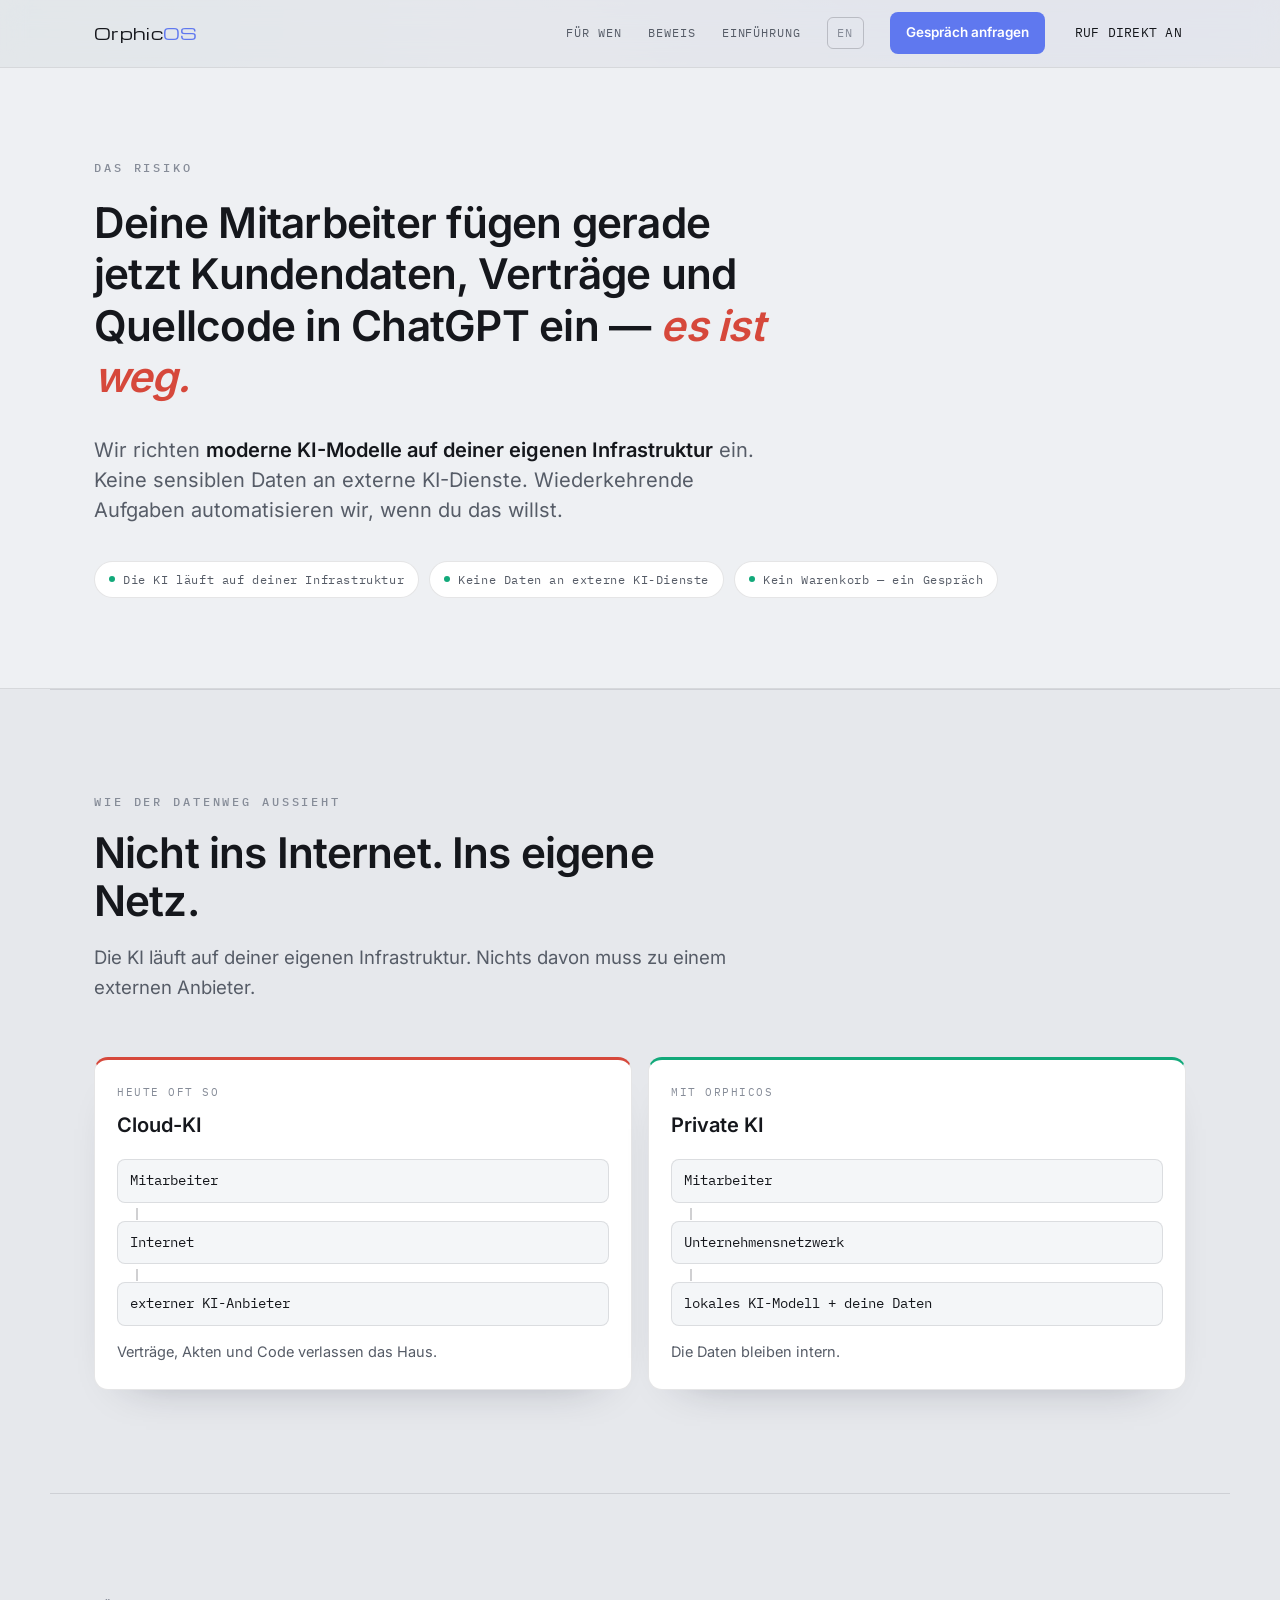
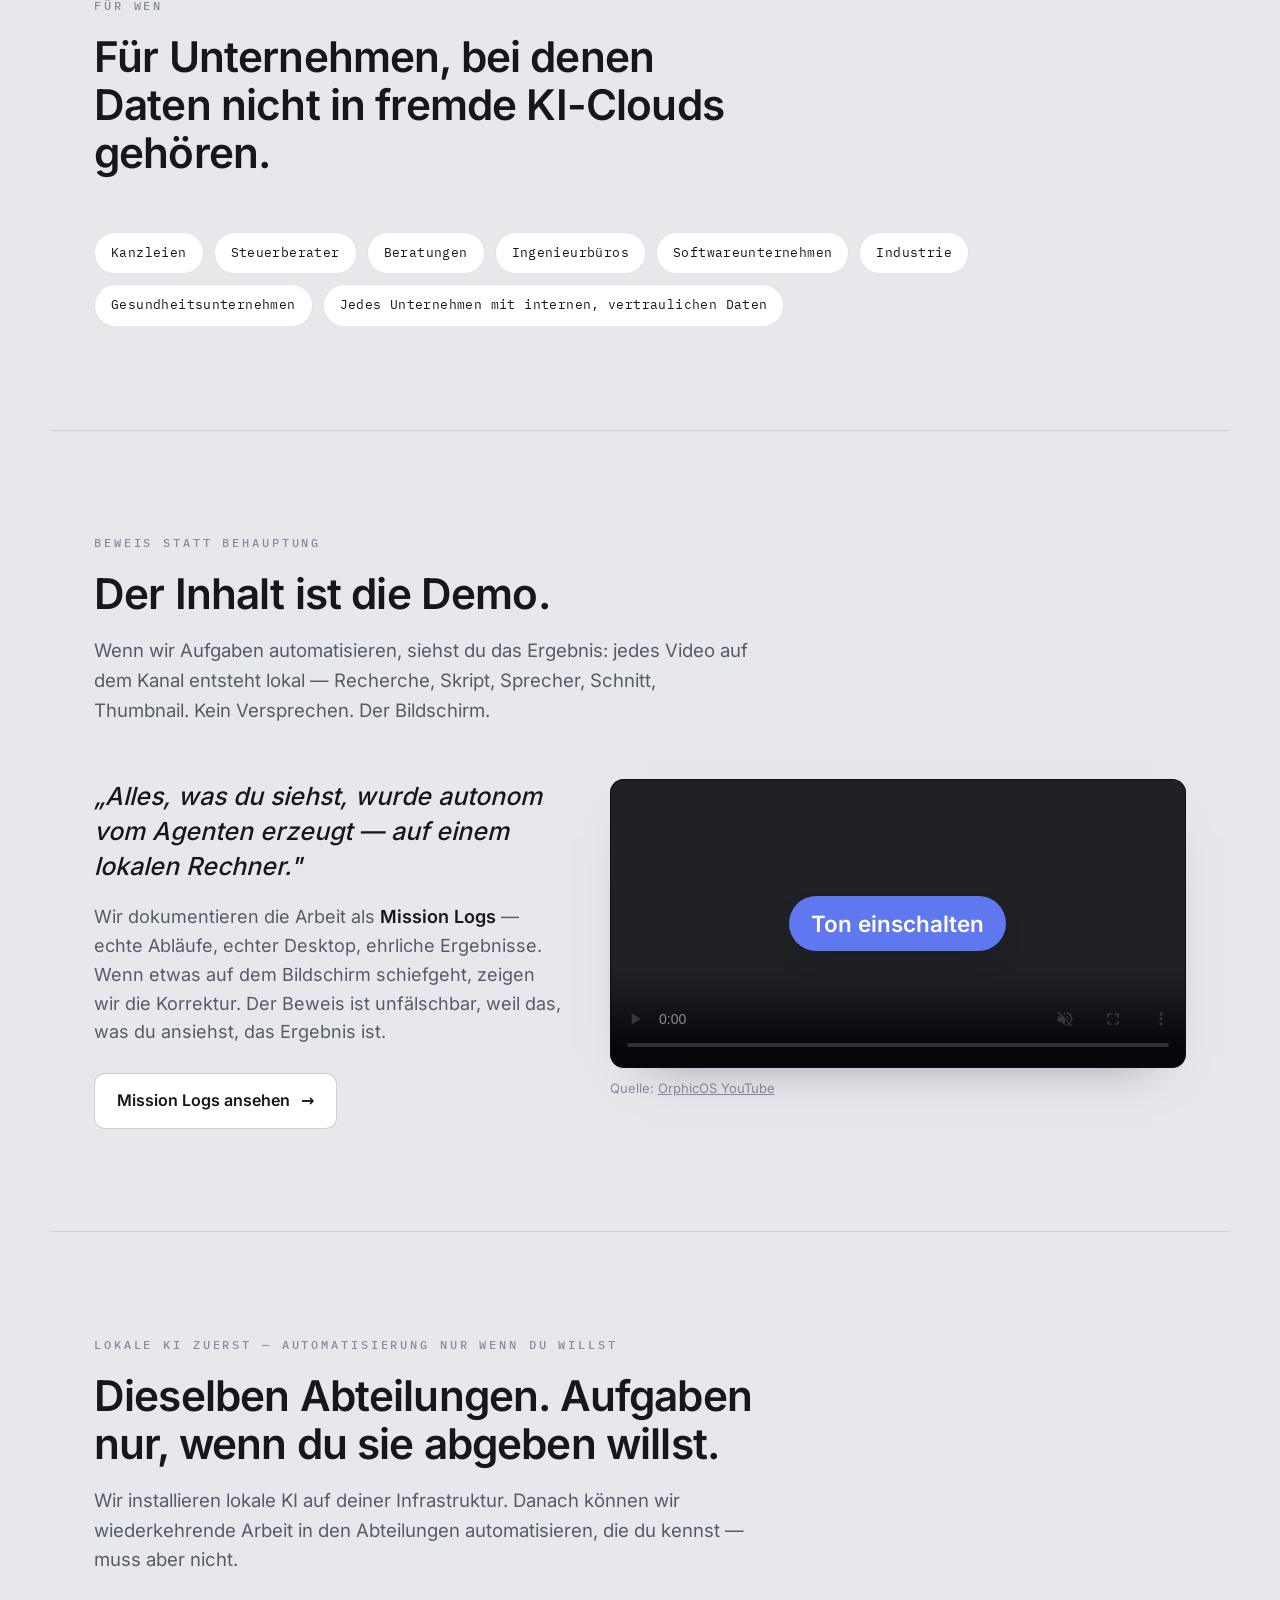
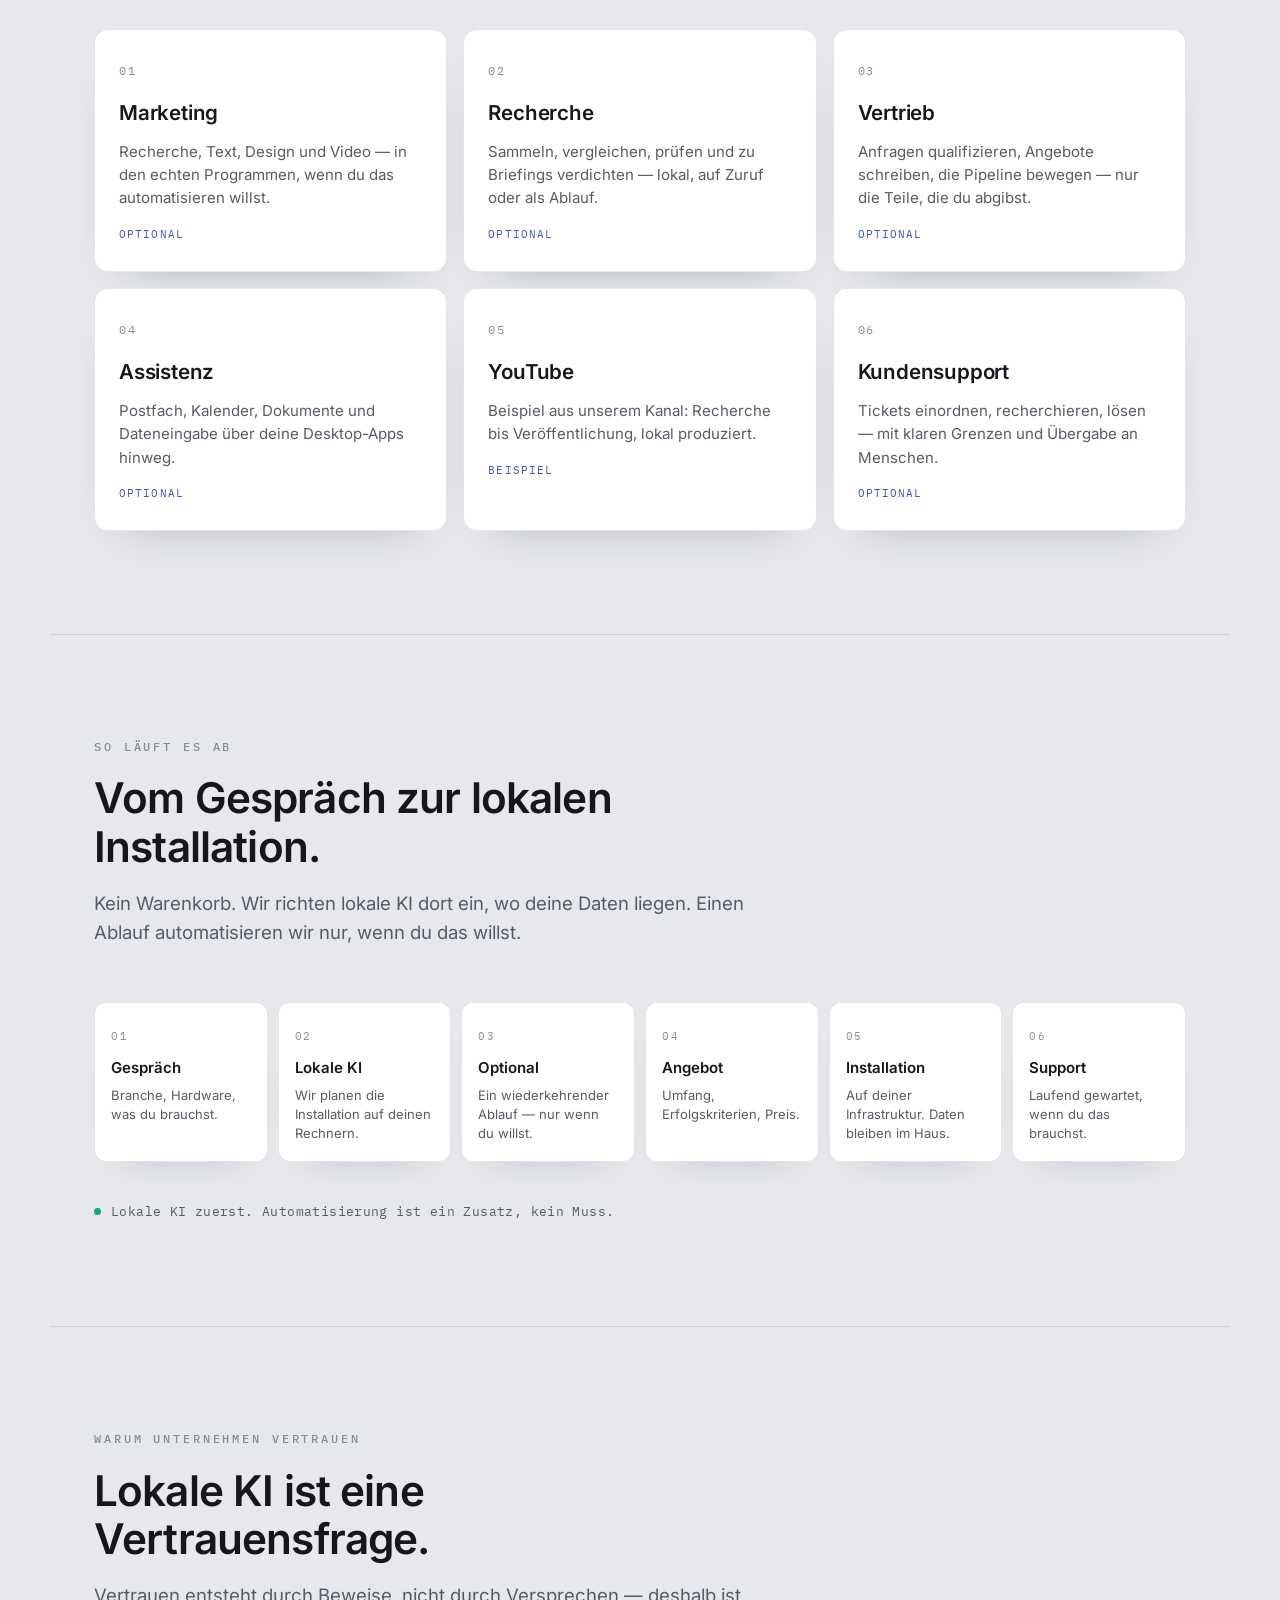
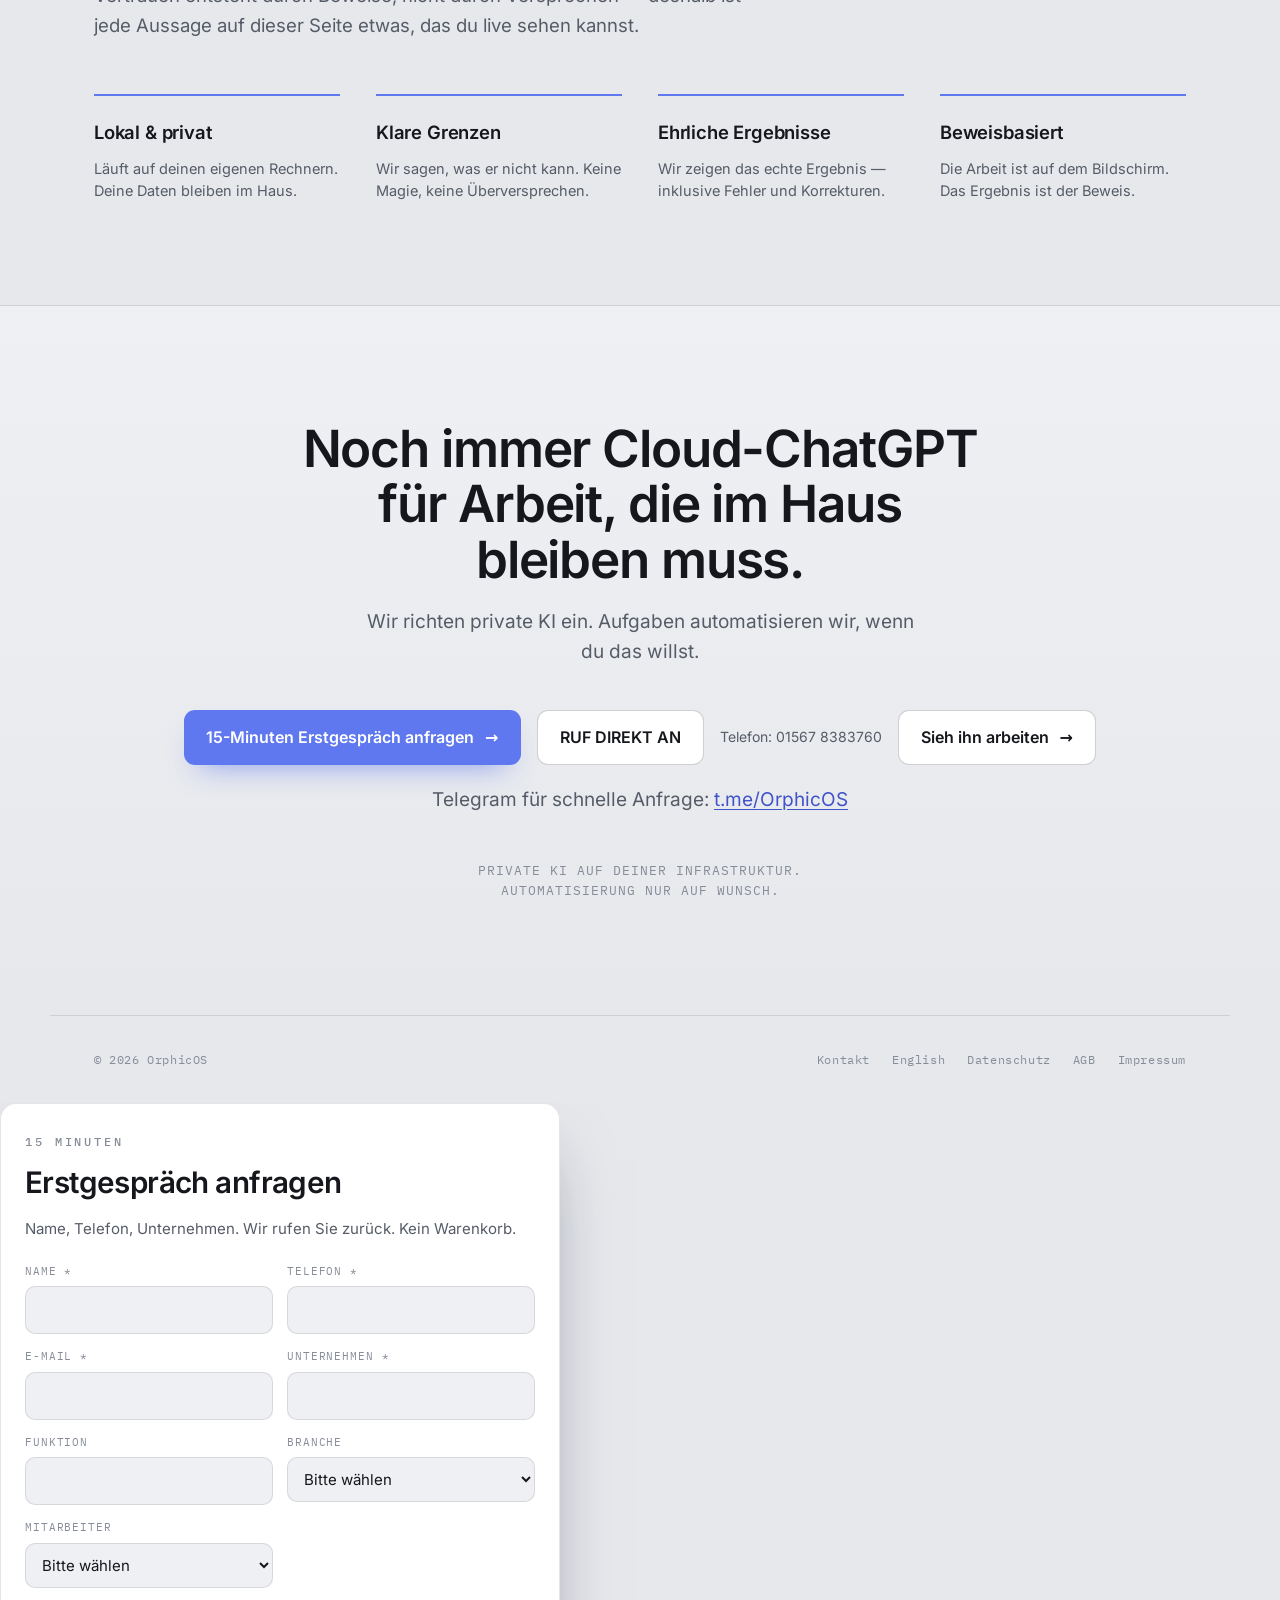
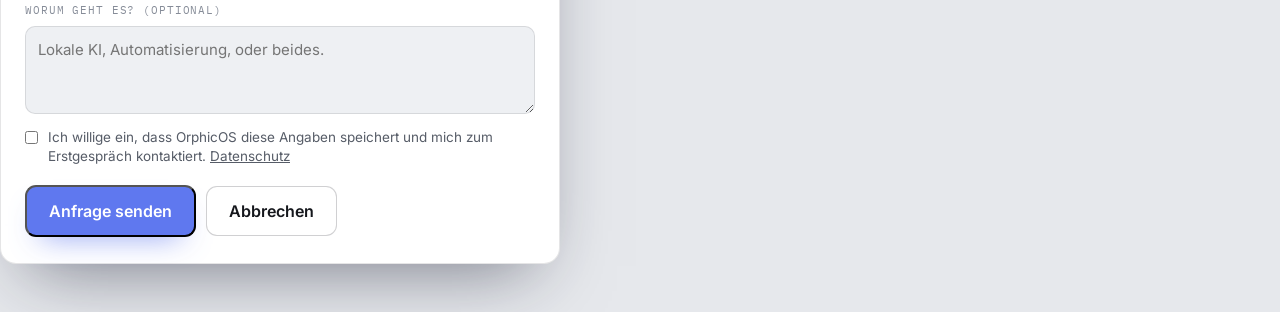
==== commit 0dd13f71: "Inbound form: store leads, email bloimlala, success popup" ====
--- a/landing/de/index.html
+++ b/landing/de/index.html
@@ -185,7 +185,7 @@
       <h2 class="reveal">Noch immer Cloud-ChatGPT für Arbeit, die im Haus bleiben muss.</h2>
       <p class="reveal">Wir richten private KI ein. Aufgaben automatisieren wir, wenn du das willst.</p>
       <div class="actions reveal">
-        <a class="btn btn-primary" href="tel:+4915678383760">15-Minuten Erstgespräch anfragen <span class="arrow" aria-hidden="true">→</span></a>
+        <a class="btn btn-primary js-anfrage" href="#anfrage">15-Minuten Erstgespräch anfragen <span class="arrow" aria-hidden="true">→</span></a>
         <a class="btn btn-ghost" href="tel:+4915678383760">RUF DIREKT AN</a>
         <span class="phone-label">Telefon: 01567 8383760</span>
         <a class="btn btn-ghost" href="https://www.youtube.com/@OrphicOS-deutsch" target="_blank" rel="noopener">Sieh ihn arbeiten <span class="arrow" aria-hidden="true">→</span></a>
@@ -206,8 +206,73 @@
     </span>
   </footer>
 
+  <div class="anfrage-modal" id="anfrage-modal" hidden>
+    <div class="anfrage-panel" role="dialog" aria-modal="true" aria-labelledby="anfrage-title">
+      <button type="button" class="anfrage-x" data-anfrage-close aria-label="Schließen">×</button>
+      <div data-anfrage-formwrap>
+        <p class="eyebrow">15 Minuten</p>
+        <h2 id="anfrage-title">Erstgespräch anfragen</h2>
+        <p class="anfrage-lead">Name, Telefon, Unternehmen. Wir rufen Sie zurück. Kein Warenkorb.</p>
+        <form id="anfrage-form" action="/api/anfrage" method="post">
+          <div class="anfrage-hp" aria-hidden="true">
+            <label>Website<input type="text" name="website" tabindex="-1" autocomplete="off"></label>
+          </div>
+          <div class="anfrage-grid anfrage-grid-2">
+            <label class="anfrage-field"><span>Name *</span><input name="name" required autocomplete="name"></label>
+            <label class="anfrage-field"><span>Telefon *</span><input name="phone" type="tel" required autocomplete="tel"></label>
+            <label class="anfrage-field"><span>E-Mail *</span><input name="email" type="email" required autocomplete="email"></label>
+            <label class="anfrage-field"><span>Unternehmen *</span><input name="company" required autocomplete="organization"></label>
+            <label class="anfrage-field"><span>Funktion</span><input name="role" autocomplete="organization-title"></label>
+            <label class="anfrage-field"><span>Branche</span>
+              <select name="industry">
+                <option value="">Bitte wählen</option>
+                <option>Kanzlei</option>
+                <option>Steuerberatung</option>
+                <option>Beratung</option>
+                <option>Ingenieurbüro</option>
+                <option>Software</option>
+                <option>Industrie</option>
+                <option>Gesundheit</option>
+                <option>Sonstiges</option>
+              </select>
+            </label>
+            <label class="anfrage-field"><span>Mitarbeiter</span>
+              <select name="employees">
+                <option value="">Bitte wählen</option>
+                <option>1–10</option>
+                <option>11–50</option>
+                <option>51–200</option>
+                <option>200+</option>
+              </select>
+            </label>
+          </div>
+          <label class="anfrage-field" style="margin-top:14px"><span>Worum geht es? (optional)</span>
+            <textarea name="message" placeholder="Lokale KI, Automatisierung, oder beides."></textarea>
+          </label>
+          <label class="anfrage-consent" style="margin-top:14px">
+            <input type="checkbox" name="consent" value="1" required>
+            <span>Ich willige ein, dass OrphicOS diese Angaben speichert und mich zum Erstgespräch kontaktiert. <a href="/de/datenschutz.html">Datenschutz</a></span>
+          </label>
+          <p class="anfrage-error" data-anfrage-error hidden></p>
+          <div class="anfrage-actions">
+            <button type="submit" class="btn btn-primary">Anfrage senden</button>
+            <button type="button" class="btn btn-ghost" data-anfrage-close>Abbrechen</button>
+          </div>
+        </form>
+      </div>
+      <div class="anfrage-ok" data-anfrage-ok hidden>
+        <h2 tabindex="-1">Wir werden Sie umgehend kontaktieren.</h2>
+        <p>Ihre Angaben sind angekommen. Wir rufen Sie in Kürze an.</p>
+        <div class="anfrage-actions" style="justify-content:center">
+          <button type="button" class="btn btn-primary" data-anfrage-close>Schließen</button>
+        </div>
+      </div>
+    </div>
+  </div>
+
 <script src="/assets/app.js" defer></script>
 <script src="/assets/hook-video.js?v=2" defer></script>
+<script src="/assets/anfrage.js" defer></script>
 <script src="/assets/scrollworld.js" defer></script>
 <script src="/assets/world.de.js" defer></script>
 </body>
--- a/landing/styles.css
+++ b/landing/styles.css
@@ -409,6 +409,60 @@
   border-radius:999px; padding:10px 16px;
 }
 
+/* ── inquiry modal ─────────────────────── */
+body.anfrage-open { overflow:hidden; }
+.anfrage-modal {
+  position:fixed; inset:0; z-index:80;
+  background:rgba(18,20,28,.46);
+  display:flex; align-items:flex-start; justify-content:center;
+  padding:clamp(18px,6vh,72px) 16px 32px;
+  overflow:auto;
+}
+.anfrage-modal[hidden] { display:none; }
+.anfrage-panel {
+  position:relative; width:min(560px,100%);
+  background:var(--surface); border:1px solid var(--line); border-radius:16px;
+  padding:28px 24px 26px;
+  box-shadow:0 30px 70px -28px rgba(20,24,44,.55);
+}
+.anfrage-x {
+  position:absolute; top:12px; right:12px;
+  width:36px; height:36px; border:0; border-radius:8px;
+  background:transparent; color:var(--muted); font-size:24px; cursor:pointer; line-height:1;
+}
+.anfrage-x:hover { color:var(--text); background:var(--surface-2); }
+.anfrage-panel h2 { font-size:clamp(1.4rem,3vw,1.85rem); letter-spacing:-.02em; margin-top:8px; }
+.anfrage-lead { margin-top:10px; color:var(--muted); font-size:15px; }
+.anfrage-grid { margin-top:22px; display:grid; gap:14px; }
+@media (min-width:560px){ .anfrage-grid-2{ grid-template-columns:1fr 1fr; } }
+.anfrage-field { display:flex; flex-direction:column; gap:6px; }
+.anfrage-field span { font-family:var(--mono); font-size:11px; letter-spacing:.08em; text-transform:uppercase; color:var(--faint); }
+.anfrage-field input,
+.anfrage-field select,
+.anfrage-field textarea {
+  font:inherit; font-size:15px; color:var(--text);
+  background:var(--bg-2); border:1px solid var(--line); border-radius:10px;
+  padding:11px 12px; width:100%;
+}
+.anfrage-field textarea { min-height:88px; resize:vertical; }
+.anfrage-hp { position:absolute; left:-9999px; width:1px; height:1px; overflow:hidden; }
+.anfrage-consent {
+  display:flex; gap:10px; align-items:flex-start;
+  font-size:13.5px; color:var(--muted); line-height:1.45;
+}
+.anfrage-consent input { margin-top:3px; }
+.anfrage-error { margin-top:12px; color:var(--warn); font-size:14px; }
+.anfrage-error[hidden] { display:none; }
+.anfrage-actions { margin-top:18px; display:flex; flex-wrap:wrap; gap:10px; align-items:center; }
+.anfrage-ok { text-align:center; padding:28px 8px 12px; }
+.anfrage-ok h2 { outline:none; }
+.anfrage-ok p { margin-top:12px; color:var(--muted); }
+.no-js .anfrage-modal {
+  position:static; background:none; padding:0 0 48px; display:block;
+}
+.no-js .anfrage-modal[hidden] { display:block; }
+.no-js .anfrage-x { display:none; }
+
 /* ── CLOSING CTA ───────────────────────── */
 .close {
   background:linear-gradient(180deg, var(--bg-2), var(--bg));
